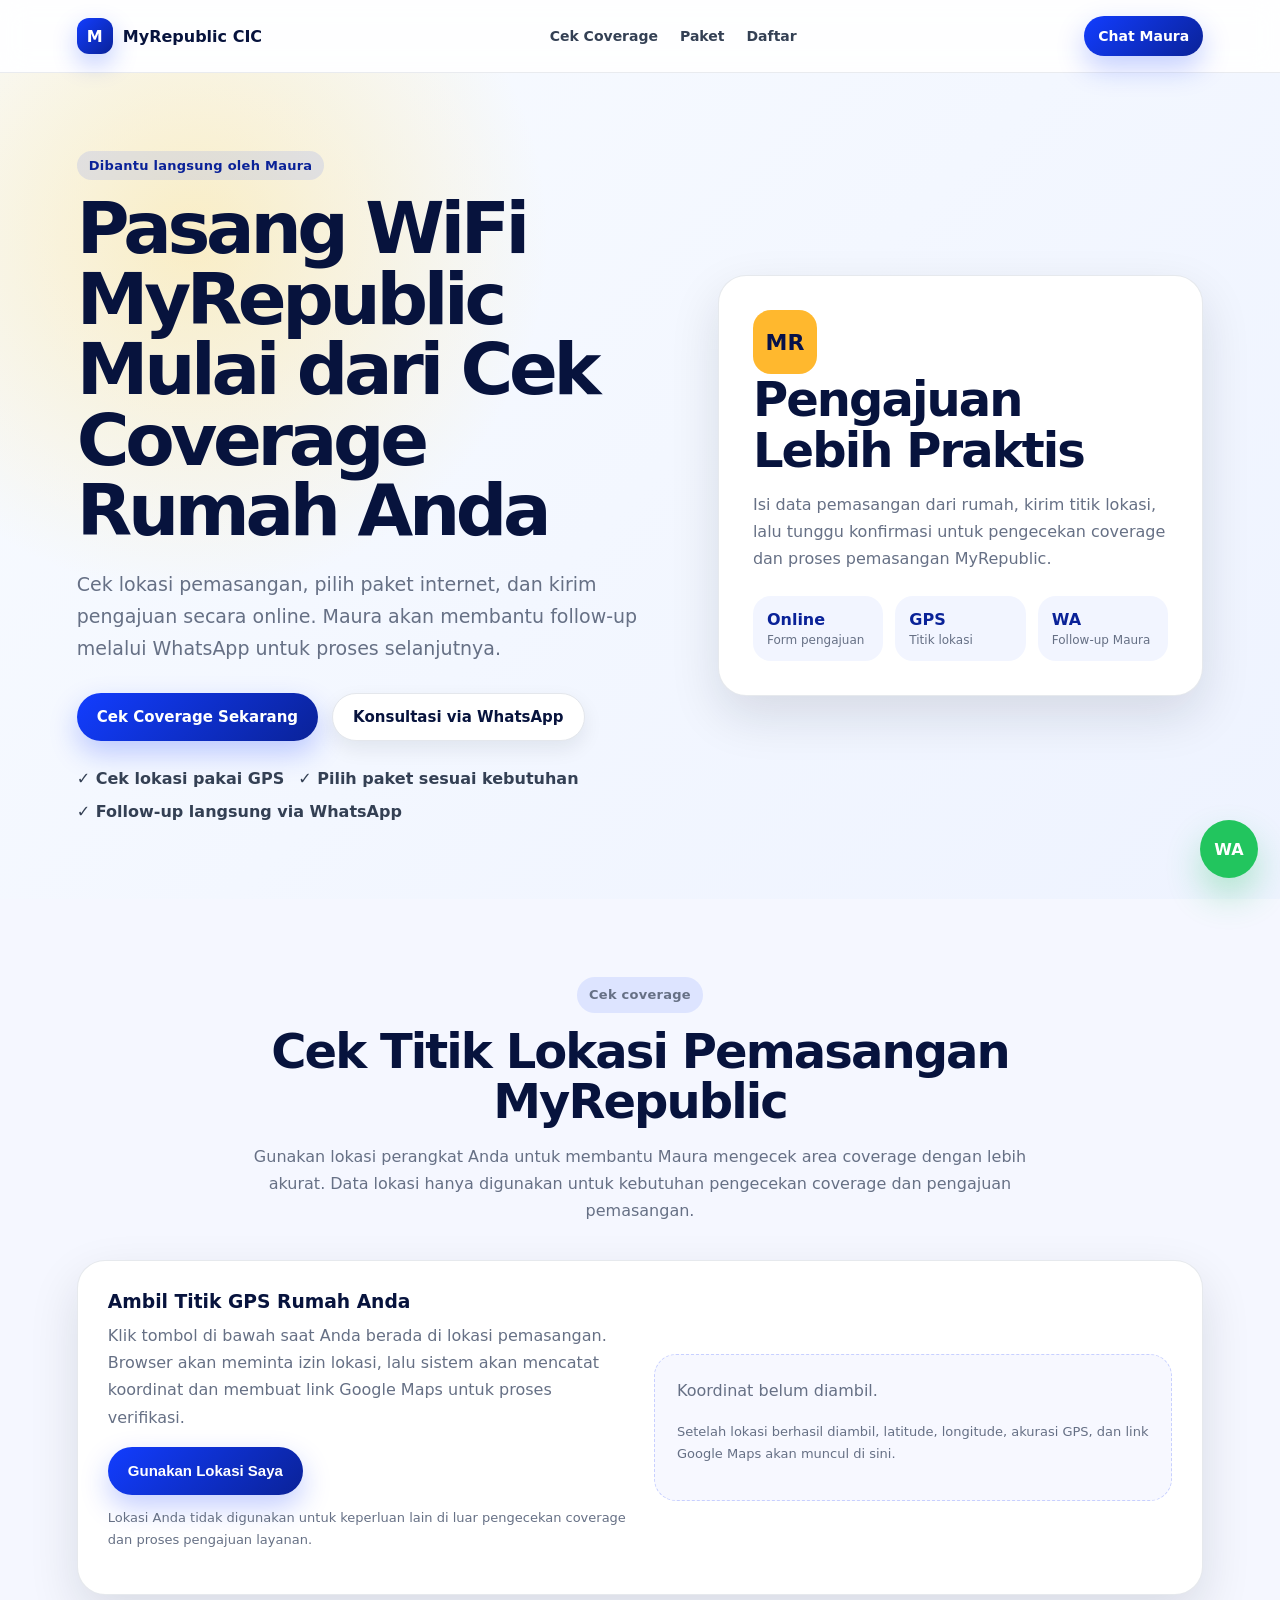
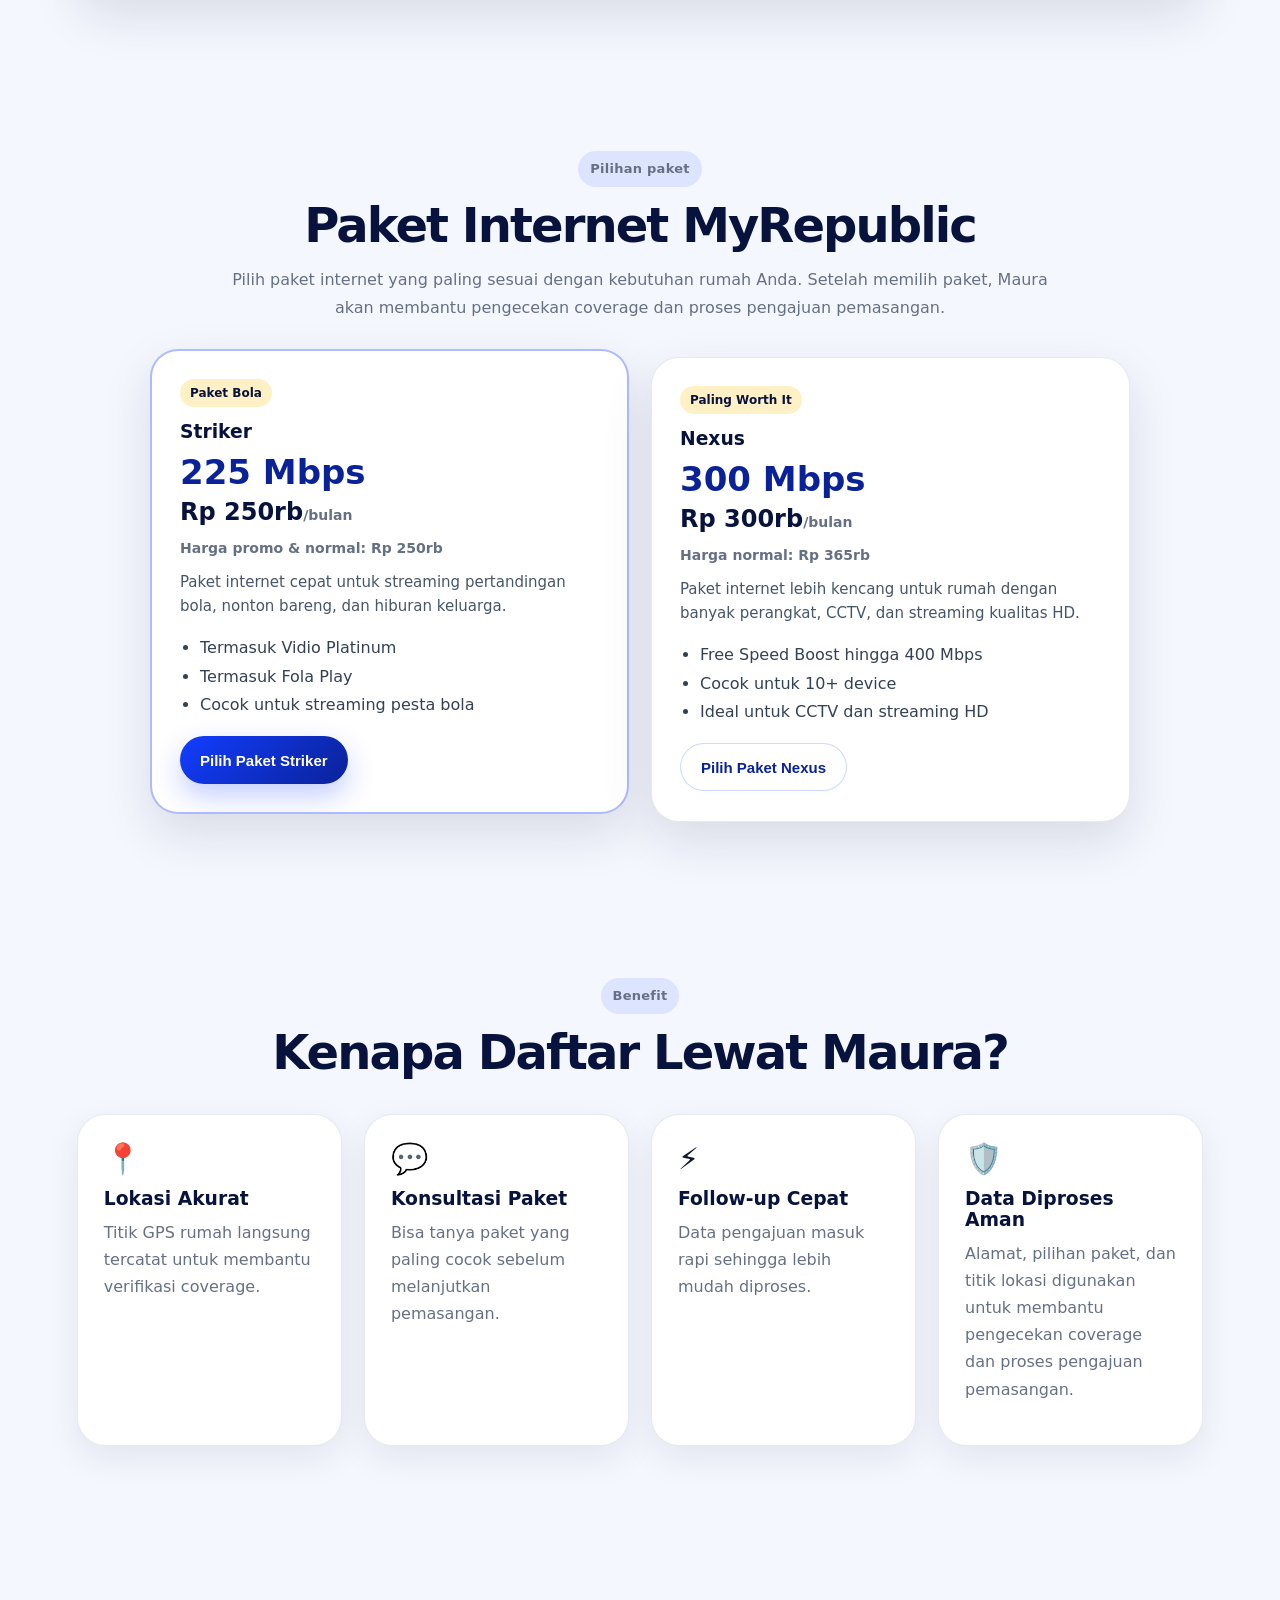
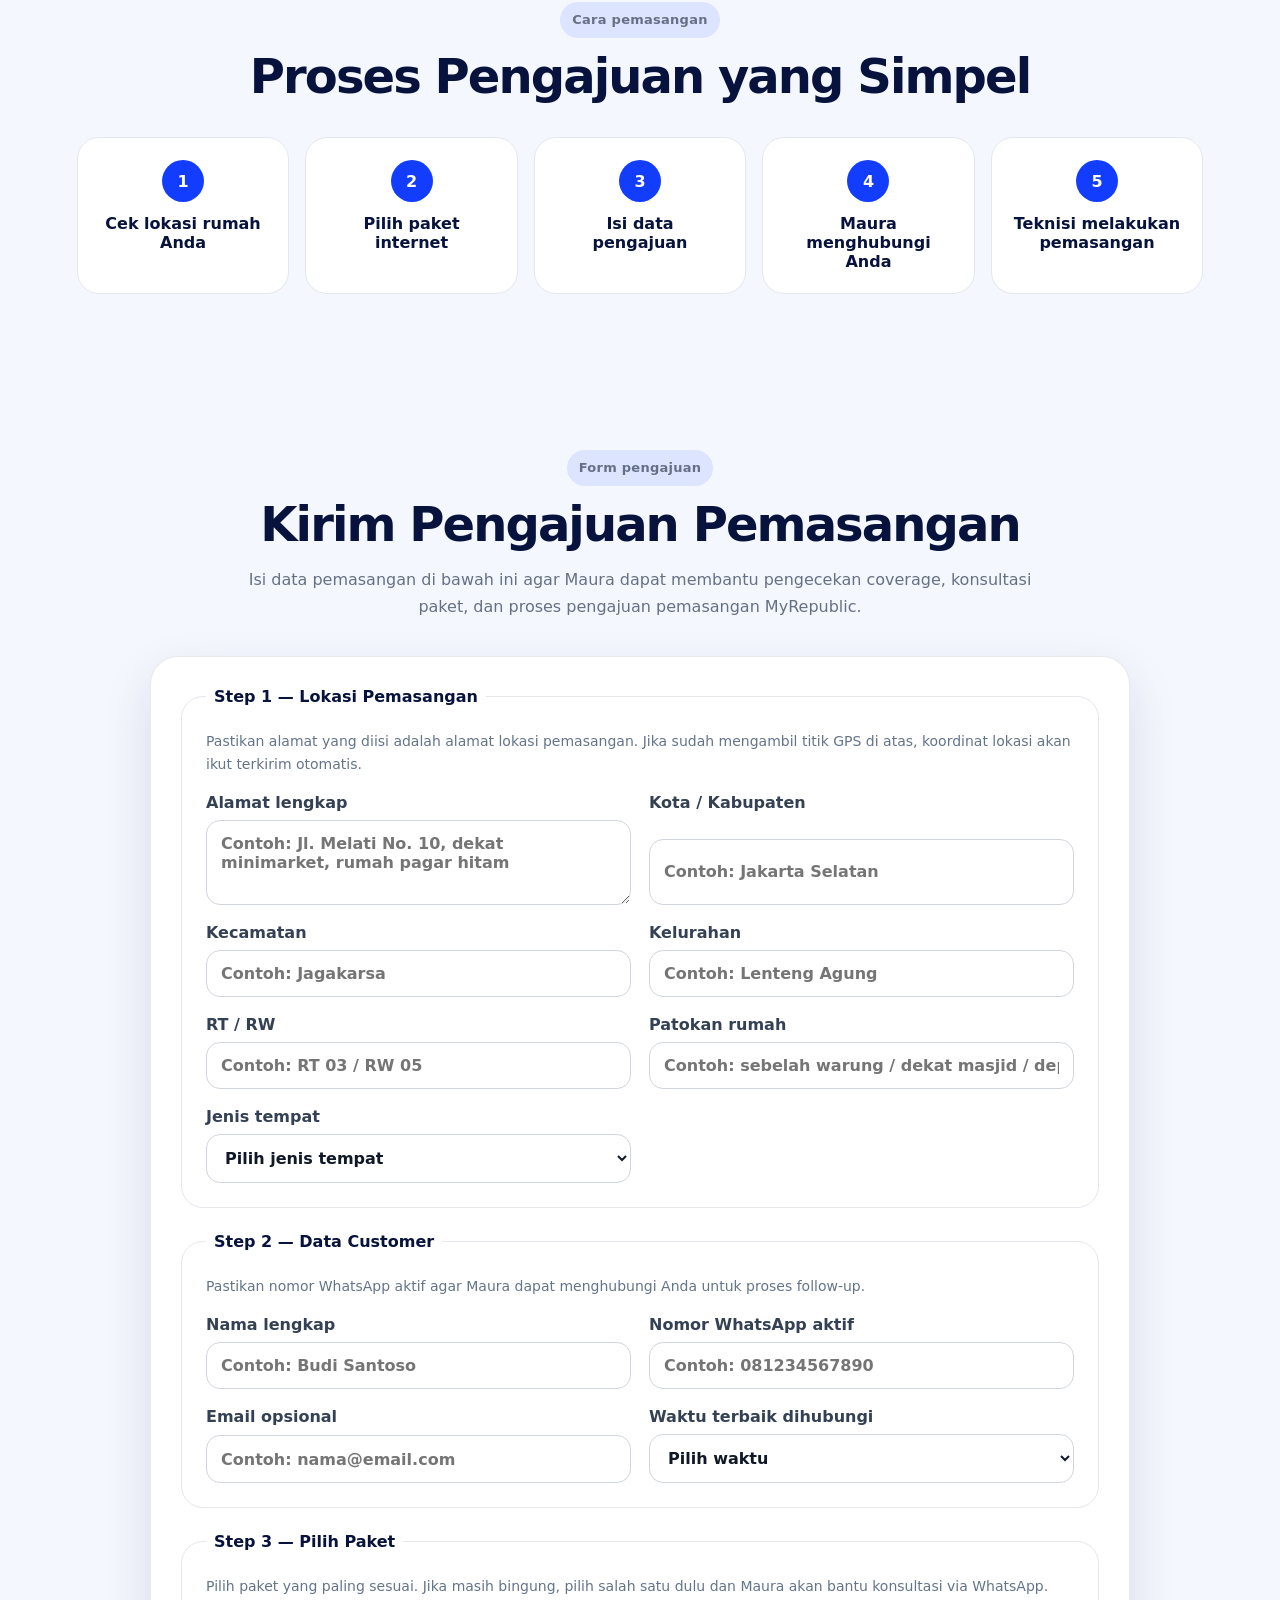
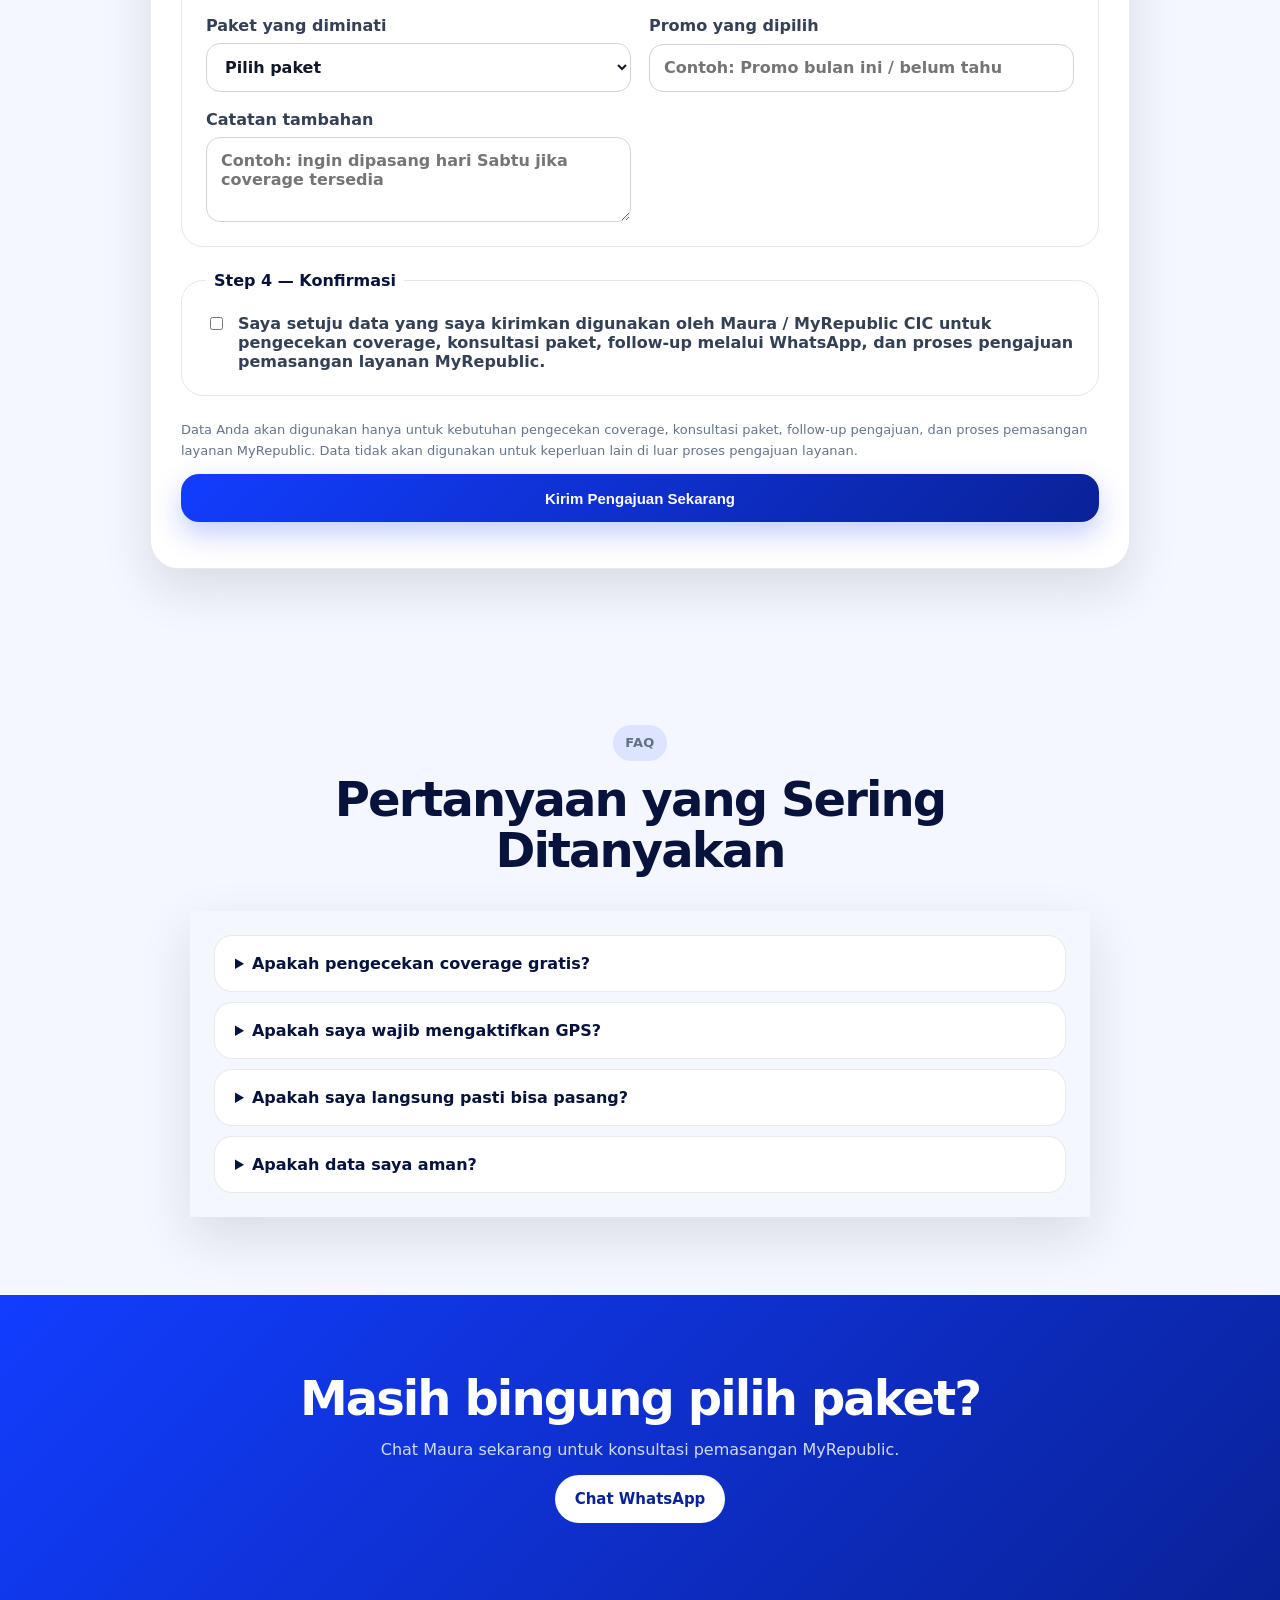
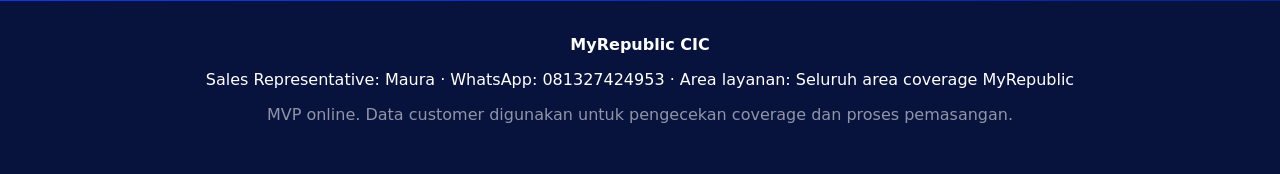
==== index.html @ 192c8c6a "Improve lead form UX and copywriting" ====
<!DOCTYPE html>
<html lang="id">
<head>
  <meta charset="UTF-8" />
  <meta name="viewport" content="width=device-width, initial-scale=1.0" />
  <title>MyRepublic CIC | Cek Coverage & Pasang Internet</title>
  <meta name="description" content="Cek coverage MyRepublic, pilih paket internet, dan kirim pengajuan pemasangan langsung melalui Maura." />
  <link rel="stylesheet" href="styles.css" />
</head>
<body>
  <header class="navbar">
    <a class="brand" href="#hero" aria-label="MyRepublic CIC Home">
      <span class="brand-mark">M</span>
      <span>MyRepublic CIC</span>
    </a>
    <nav class="nav-links" aria-label="Navigasi utama">
      <a href="#coverage">Cek Coverage</a>
      <a href="#packages">Paket</a>
      <a href="#form">Daftar</a>
    </nav>
    <a class="btn btn-small btn-primary" id="waTop" href="#" target="_blank" rel="noopener">Chat Maura</a>
  </header>

  <main>
    <section id="hero" class="hero section-pad">
      <div class="hero-content">
        <p class="eyebrow">Dibantu langsung oleh Maura</p>
        
        <h1>Pasang WiFi MyRepublic Mulai dari Cek Coverage Rumah Anda</h1>
        
        <p class="hero-subtitle">
          Cek lokasi pemasangan, pilih paket internet, dan kirim pengajuan secara online.
          Maura akan membantu follow-up melalui WhatsApp untuk proses selanjutnya.
        </p>
        
        <div class="hero-actions">
          <a class="btn btn-primary" href="#coverage">Cek Coverage Sekarang</a>
          <a class="btn btn-secondary" id="waHero" href="#" target="_blank" rel="noopener">
            Konsultasi via WhatsApp
          </a>
    </div>

    <div class="trust-list" aria-label="Keunggulan utama">
      <span>✓ Cek lokasi pakai GPS</span>
      <span>✓ Pilih paket sesuai kebutuhan</span>
      <span>✓ Follow-up langsung via WhatsApp</span>
    </div>
  </div>

  <div class="hero-card" aria-label="Ringkasan layanan">
    <div class="signal-icon">MR</div>

    <h2>Pengajuan Lebih Praktis</h2>

    <p>
      Isi data pemasangan dari rumah, kirim titik lokasi, lalu tunggu konfirmasi
      untuk pengecekan coverage dan proses pemasangan MyRepublic.
    </p>

    <div class="mini-stat-grid">
      <div>
        <strong>Online</strong>
        <span>Form pengajuan</span>
      </div>
      <div>
        <strong>GPS</strong>
        <span>Titik lokasi</span>
      </div>
      <div>
        <strong>WA</strong>
        <span>Follow-up Maura</span>
      </div>
    </div>
  </div>
</section>

    <section id="coverage" class="section-pad coverage-section">
  <div class="section-header">
    <p class="eyebrow">Cek coverage</p>
    <h2>Cek Titik Lokasi Pemasangan MyRepublic</h2>
    <p>
      Gunakan lokasi perangkat Anda untuk membantu Maura mengecek area coverage dengan lebih akurat.
      Data lokasi hanya digunakan untuk kebutuhan pengecekan coverage dan pengajuan pemasangan.
    </p>
  </div>

  <div class="coverage-card">
    <div>
      <h3>Ambil Titik GPS Rumah Anda</h3>
      <p>
        Klik tombol di bawah saat Anda berada di lokasi pemasangan. Browser akan meminta izin lokasi,
        lalu sistem akan mencatat koordinat dan membuat link Google Maps untuk proses verifikasi.
      </p>

      <button class="btn btn-primary" id="getLocationBtn" type="button">
        Gunakan Lokasi Saya
      </button>

      <p class="privacy-mini">
        Lokasi Anda tidak digunakan untuk keperluan lain di luar pengecekan coverage dan proses pengajuan layanan.
      </p>
    </div>

    <div class="location-result" id="locationResult">
      <p class="muted">Koordinat belum diambil.</p>
      <p class="muted small-text">
        Setelah lokasi berhasil diambil, latitude, longitude, akurasi GPS, dan link Google Maps akan muncul di sini.
      </p>
    </div>
  </div>
</section>

    <section id="packages" class="section-pad">
  <div class="section-header">
    <p class="eyebrow">Pilihan paket</p>
    <h2>Paket Internet MyRepublic</h2>
    <p>
      Pilih paket internet yang paling sesuai dengan kebutuhan rumah Anda.
      Setelah memilih paket, Maura akan membantu pengecekan coverage dan proses pengajuan pemasangan.
    </p>
  </div>

  <div class="package-grid package-grid-two" id="packageGrid">
    <article class="package-card popular" data-package="Striker 225Mbps">
      <span class="badge">Paket Bola</span>
      <h3>Striker</h3>
      <p class="speed">225 Mbps</p>
      <p class="price">Rp 250rb<span>/bulan</span></p>
      <p class="old-price">Harga promo & normal: Rp 250rb</p>
      <p class="package-desc">
        Paket internet cepat untuk streaming pertandingan bola, nonton bareng, dan hiburan keluarga.
      </p>

      <ul>
        <li>Termasuk Vidio Platinum</li>
        <li>Termasuk Fola Play</li>
        <li>Cocok untuk streaming pesta bola</li>
      </ul>

      <button class="btn btn-primary choose-package" type="button">
        Pilih Paket Striker
      </button>
    </article>

    <article class="package-card" data-package="Nexus 300Mbps">
      <span class="badge">Paling Worth It</span>
      <h3>Nexus</h3>
      <p class="speed">300 Mbps</p>
      <p class="price">Rp 300rb<span>/bulan</span></p>
      <p class="old-price">Harga normal: Rp 365rb</p>
      <p class="package-desc">
        Paket internet lebih kencang untuk rumah dengan banyak perangkat, CCTV, dan streaming kualitas HD.
      </p>

      <ul>
        <li>Free Speed Boost hingga 400 Mbps</li>
        <li>Cocok untuk 10+ device</li>
        <li>Ideal untuk CCTV dan streaming HD</li>
      </ul>

      <button class="btn btn-outline choose-package" type="button">
        Pilih Paket Nexus
      </button>
    </article>
  </div>
</section>

    <section class="section-pad benefits-section">
      <div class="section-header">
        <p class="eyebrow">Benefit</p>
        <h2>Kenapa Daftar Lewat Maura?</h2>
      </div>
      <div class="benefit-grid">
  <div class="benefit-card">
    <span>📍</span>
    <h3>Lokasi Akurat</h3>
    <p>Titik GPS rumah langsung tercatat untuk membantu verifikasi coverage.</p>
  </div>

  <div class="benefit-card">
    <span>💬</span>
    <h3>Konsultasi Paket</h3>
    <p>Bisa tanya paket yang paling cocok sebelum melanjutkan pemasangan.</p>
  </div>

  <div class="benefit-card">
    <span>⚡</span>
    <h3>Follow-up Cepat</h3>
    <p>Data pengajuan masuk rapi sehingga lebih mudah diproses.</p>
  </div>

  <div class="benefit-card">
    <span>🛡️</span>
    <h3>Data Diproses Aman</h3>
    <p>Alamat, pilihan paket, dan titik lokasi digunakan untuk membantu pengecekan coverage dan proses pengajuan pemasangan.</p>
  </div>
</div>
    </section>

    <section class="section-pad steps-section">
      <div class="section-header">
        <p class="eyebrow">Cara pemasangan</p>
        <h2>Proses Pengajuan yang Simpel</h2>
      </div>
      <div class="steps">
        <div><span>1</span><p>Cek lokasi rumah Anda</p></div>
        <div><span>2</span><p>Pilih paket internet</p></div>
        <div><span>3</span><p>Isi data pengajuan</p></div>
        <div><span>4</span><p>Maura menghubungi Anda</p></div>
        <div><span>5</span><p>Teknisi melakukan pemasangan</p></div>
      </div>
    </section>

    <section id="form" class="section-pad form-section">
  <div class="section-header">
    <p class="eyebrow">Form pengajuan</p>
    <h2>Kirim Pengajuan Pemasangan</h2>
    <p>
      Isi data pemasangan di bawah ini agar Maura dapat membantu pengecekan coverage,
      konsultasi paket, dan proses pengajuan pemasangan MyRepublic.
    </p>
  </div>

  <form id="leadForm" class="lead-form">
    <fieldset>
      <legend>Step 1 — Lokasi Pemasangan</legend>

      <p class="form-helper">
        Pastikan alamat yang diisi adalah alamat lokasi pemasangan. Jika sudah mengambil titik GPS di atas,
        koordinat lokasi akan ikut terkirim otomatis.
      </p>

      <div class="form-grid">
        <label>
          Alamat lengkap
          <textarea
            name="address"
            rows="3"
            required
            placeholder="Contoh: Jl. Melati No. 10, dekat minimarket, rumah pagar hitam"
          ></textarea>
        </label>

        <label>
          Kota / Kabupaten
          <input name="city" required placeholder="Contoh: Jakarta Selatan" />
        </label>

        <label>
          Kecamatan
          <input name="district" required placeholder="Contoh: Jagakarsa" />
        </label>

        <label>
          Kelurahan
          <input name="village" required placeholder="Contoh: Lenteng Agung" />
        </label>

        <label>
          RT / RW
          <input name="rtrw" placeholder="Contoh: RT 03 / RW 05" />
        </label>

        <label>
          Patokan rumah
          <input name="landmark" placeholder="Contoh: sebelah warung / dekat masjid / depan gang" />
        </label>

        <label>
          Jenis tempat
          <select name="propertyType" required>
            <option value="">Pilih jenis tempat</option>
            <option value="Rumah">Rumah</option>
            <option value="Kos">Kos</option>
            <option value="Apartemen">Apartemen</option>
            <option value="Ruko">Ruko</option>
            <option value="Kantor">Kantor</option>
          </select>
        </label>
      </div>
    </fieldset>

    <fieldset>
      <legend>Step 2 — Data Customer</legend>

      <p class="form-helper">
        Pastikan nomor WhatsApp aktif agar Maura dapat menghubungi Anda untuk proses follow-up.
      </p>

      <div class="form-grid">
        <label>
          Nama lengkap
          <input name="fullName" required placeholder="Contoh: Budi Santoso" />
        </label>

        <label>
          Nomor WhatsApp aktif
          <input name="whatsapp" required placeholder="Contoh: 081234567890" />
        </label>

        <label>
          Email opsional
          <input type="email" name="email" placeholder="Contoh: nama@email.com" />
        </label>

        <label>
          Waktu terbaik dihubungi
          <select name="contactTime" required>
            <option value="">Pilih waktu</option>
            <option value="Pagi">Pagi</option>
            <option value="Siang">Siang</option>
            <option value="Sore">Sore</option>
            <option value="Malam">Malam</option>
          </select>
        </label>
      </div>
    </fieldset>

    <fieldset>
      <legend>Step 3 — Pilih Paket</legend>

      <p class="form-helper">
        Pilih paket yang paling sesuai. Jika masih bingung, pilih salah satu dulu dan Maura akan bantu konsultasi via WhatsApp.
      </p>

      <div class="form-grid">
        <label>
          Paket yang diminati
          <select name="packageName" id="packageSelect" required>
            <option value="">Pilih paket</option>
            <option value="Striker 225Mbps">Striker 225Mbps</option>
            <option value="Nexus 300Mbps">Nexus 300Mbps</option>
          </select>
        </label>

        <label>
          Promo yang dipilih
          <input name="promo" placeholder="Contoh: Promo bulan ini / belum tahu" />
        </label>

        <label>
          Catatan tambahan
          <textarea
            name="notes"
            rows="3"
            placeholder="Contoh: ingin dipasang hari Sabtu jika coverage tersedia"
          ></textarea>
        </label>
      </div>
    </fieldset>

    <fieldset>
      <legend>Step 4 — Konfirmasi</legend>

      <label class="checkbox-label">
        <input type="checkbox" name="consent" required />
        <span>
          Saya setuju data yang saya kirimkan digunakan oleh Maura / MyRepublic CIC untuk pengecekan coverage,
          konsultasi paket, follow-up melalui WhatsApp, dan proses pengajuan pemasangan layanan MyRepublic.
        </span>
      </label>
    </fieldset>

    <p class="privacy-note">
      Data Anda akan digunakan hanya untuk kebutuhan pengecekan coverage, konsultasi paket,
      follow-up pengajuan, dan proses pemasangan layanan MyRepublic. Data tidak akan digunakan
      untuk keperluan lain di luar proses pengajuan layanan.
    </p>

    <input type="hidden" name="latitude" id="latitude" />
    <input type="hidden" name="longitude" id="longitude" />
    <input type="hidden" name="accuracy" id="accuracy" />
    <input type="hidden" name="mapsUrl" id="mapsUrl" />

    <button class="btn btn-primary btn-full" type="submit">
      Kirim Pengajuan Sekarang
    </button>

    <p class="form-message" id="formMessage" role="status"></p>
  </form>
</section>

    <section class="section-pad faq-section">
      <div class="section-header">
        <p class="eyebrow">FAQ</p>
        <h2>Pertanyaan yang Sering Ditanyakan</h2>
      </div>
      <div class="faq-list">
        <details><summary>Apakah pengecekan coverage gratis?</summary><p>Ya, pengajuan dan pengecekan awal dapat dilakukan tanpa biaya melalui website ini.</p></details>
        <details><summary>Apakah saya wajib mengaktifkan GPS?</summary><p>Sangat disarankan agar lokasi pemasangan lebih akurat. Anda tetap perlu mengisi alamat lengkap.</p></details>
        <details><summary>Apakah saya langsung pasti bisa pasang?</summary><p>Belum tentu. Data lokasi akan digunakan untuk verifikasi coverage sebelum pemasangan dijadwalkan.</p></details>
        <details><summary>Apakah data saya aman?</summary><p>Data digunakan untuk pengecekan coverage dan proses pemasangan. Hindari mengirim data sensitif sebelum diminta resmi.</p></details>
      </div>
    </section>

    <section class="cta-section section-pad">
      <h2>Masih bingung pilih paket?</h2>
      <p>Chat Maura sekarang untuk konsultasi pemasangan MyRepublic.</p>
      <a class="btn btn-light" id="waBottom" href="#" target="_blank" rel="noopener">Chat WhatsApp</a>
    </section>
  </main>

  <footer class="footer">
    <p><strong>MyRepublic CIC</strong></p>
    <p>Sales Representative: Maura · WhatsApp: 081327424953 · Area layanan: Seluruh area coverage MyRepublic</p>
    <p class="muted">MVP online. Data customer digunakan untuk pengecekan coverage dan proses pemasangan.</p>
  </footer>

  <a class="floating-wa" id="waFloat" href="#" target="_blank" rel="noopener" aria-label="Chat WhatsApp Maura">WA</a>
  <script src="app.js?v=4"></script>
</body>
</html>
---- styles.css ----
:root {
  --blue: #123dff;
  --blue-dark: #0a2298;
  --navy: #07133d;
  --yellow: #ffd65a;
  --orange: #ff8a2a;
  --bg: #f5f7ff;
  --card: #ffffff;
  --text: #101828;
  --muted: #667085;
  --border: #e4e7ec;
  --shadow: 0 20px 50px rgba(16, 24, 40, .12);
}
* { box-sizing: border-box; }
html { scroll-behavior: smooth; }
body { margin: 0; font-family: Inter, ui-sans-serif, system-ui, -apple-system, BlinkMacSystemFont, "Segoe UI", sans-serif; color: var(--text); background: var(--bg); }
a { color: inherit; text-decoration: none; }
.navbar { position: sticky; top: 0; z-index: 50; display: flex; align-items: center; justify-content: space-between; gap: 24px; padding: 16px 6%; background: rgba(255,255,255,.88); backdrop-filter: blur(14px); border-bottom: 1px solid rgba(228,231,236,.8); }
.brand { display: flex; align-items: center; gap: 10px; font-weight: 800; color: var(--navy); }
.brand-mark { display: inline-grid; place-items: center; width: 36px; height: 36px; border-radius: 12px; background: linear-gradient(135deg, var(--blue), var(--blue-dark)); color: white; box-shadow: 0 10px 25px rgba(18,61,255,.25); }
.nav-links { display: flex; align-items: center; gap: 22px; color: #344054; font-weight: 600; font-size: 14px; }
.nav-links a:hover { color: var(--blue); }
.section-pad { padding: 78px 6%; }
.hero { display: grid; grid-template-columns: 1.1fr .9fr; min-height: calc(100vh - 76px); align-items: center; gap: 48px; background: radial-gradient(circle at 15% 20%, rgba(255,214,90,.35), transparent 28%), linear-gradient(135deg, #f8fbff, #eef3ff); }
.eyebrow { display: inline-flex; padding: 7px 12px; border-radius: 999px; background: rgba(18,61,255,.1); color: var(--blue-dark); font-weight: 800; font-size: 13px; letter-spacing: .02em; }
h1, h2, h3, p { margin-top: 0; }
h1 { font-size: clamp(42px, 7vw, 72px); line-height: .98; letter-spacing: -0.06em; color: var(--navy); margin-bottom: 22px; }
h2 { font-size: clamp(30px, 4vw, 48px); line-height: 1.05; letter-spacing: -0.04em; color: var(--navy); margin-bottom: 16px; }
h3 { color: var(--navy); margin-bottom: 10px; }
.hero-subtitle, .section-header p, .hero-card p, .benefit-card p, .coverage-card p, .faq-list p { color: var(--muted); line-height: 1.7; }
.hero-subtitle { max-width: 670px; font-size: 19px; }
.hero-actions, .trust-list { display: flex; flex-wrap: wrap; align-items: center; gap: 14px; margin-top: 28px; }
.trust-list span { color: #344054; font-weight: 700; }
.btn { display: inline-flex; align-items: center; justify-content: center; min-height: 48px; padding: 12px 20px; border-radius: 999px; border: 0; cursor: pointer; font-weight: 800; transition: transform .2s ease, box-shadow .2s ease, background .2s ease; font-size: 15px; }
.btn:hover { transform: translateY(-2px); }
.btn-primary { color: white; background: linear-gradient(135deg, var(--blue), var(--blue-dark)); box-shadow: 0 12px 28px rgba(18,61,255,.25); }
.btn-secondary { color: var(--navy); background: white; border: 1px solid var(--border); box-shadow: 0 8px 20px rgba(16, 24, 40, .08); }
.btn-outline { color: var(--blue-dark); background: white; border: 1px solid rgba(18,61,255,.2); }
.btn-light { color: var(--blue-dark); background: white; }
.btn-small { min-height: 40px; padding: 9px 14px; font-size: 14px; }
.btn-full { width: 100%; border-radius: 18px; }
.hero-card, .coverage-card, .package-card, .benefit-card, .lead-form, .faq-list details, .dashboard-actions, .table-wrap { background: var(--card); border: 1px solid rgba(228,231,236,.9); box-shadow: var(--shadow); border-radius: 28px; }
.hero-card { padding: 34px; }
.signal-icon {
  width: 64px;
  height: 64px;
  border-radius: 18px;
  background: #ffb82e;
  color: #06114a;
  display: flex;
  align-items: center;
  justify-content: center;
  font-weight: 900;
  font-size: 22px;
}
.mini-stat-grid { display: grid; grid-template-columns: repeat(3, 1fr); gap: 12px; margin-top: 24px; }
.mini-stat-grid div { padding: 14px; border-radius: 18px; background: #f2f5ff; }
.mini-stat-grid strong { display: block; color: var(--blue-dark); }
.mini-stat-grid span { display: block; color: var(--muted); font-size: 12px; margin-top: 4px; }
.section-header { text-align: center; max-width: 820px; margin: 0 auto 36px; }
.section-header.left { text-align: left; margin-left: 0; }
.coverage-card { display: grid; grid-template-columns: 1fr 1fr; gap: 28px; align-items: center; padding: 30px; }
.location-result { border-radius: 22px; background: #f7f8ff; padding: 22px; min-height: 140px; border: 1px dashed #c8d0ff; }
.muted { color: var(--muted); }
.package-grid, .benefit-grid { display: grid; grid-template-columns: repeat(3, 1fr); gap: 22px; }
.package-card { padding: 28px; position: relative; overflow: hidden; }
.package-card.popular { border: 2px solid rgba(18,61,255,.35); transform: translateY(-8px); }
.badge { display: inline-flex; padding: 7px 10px; border-radius: 999px; background: rgba(255,214,90,.35); font-weight: 800; color: var(--navy); font-size: 12px; margin-bottom: 14px; }
.speed { font-size: 34px; font-weight: 900; color: var(--blue-dark); margin-bottom: 6px; }
.price { font-weight: 900; color: var(--navy); font-size: 24px; }
.price span { color: var(--muted); font-weight: 600; font-size: 14px; }
.package-grid-two { grid-template-columns: repeat(2, minmax(0, 1fr)); max-width: 980px; margin: 0 auto; }
.old-price { margin-top: -10px; color: var(--muted); font-size: 14px; font-weight: 700; }

ul { padding-left: 20px; color: #344054; line-height: 1.8; }
.benefit-grid { grid-template-columns: repeat(4, 1fr); }
.benefit-card { padding: 26px; box-shadow: 0 12px 35px rgba(16, 24, 40, .08); }
.benefit-card span { font-size: 30px; display: inline-block; margin-bottom: 12px; }
.steps { display: grid; grid-template-columns: repeat(5, 1fr); gap: 16px; }
.steps div { background: white; border-radius: 22px; padding: 22px; border: 1px solid var(--border); text-align: center; }
.steps span { display: inline-grid; place-items: center; width: 42px; height: 42px; border-radius: 50%; background: var(--blue); color: white; font-weight: 900; margin-bottom: 12px; }
.steps p { margin-bottom: 0; font-weight: 800; color: var(--navy); }
.lead-form { max-width: 980px; margin: auto; padding: 30px; }
fieldset { border: 1px solid var(--border); border-radius: 22px; padding: 24px; margin: 0 0 24px; }
legend { font-weight: 900; color: var(--navy); padding: 0 8px; }
.form-grid { display: grid; grid-template-columns: repeat(2, 1fr); gap: 18px; }
label { display: grid; gap: 8px; color: #344054; font-weight: 700; }
input, select, textarea { width: 100%; border: 1px solid #d0d5dd; border-radius: 14px; padding: 13px 14px; font: inherit; background: #fff; color: var(--text); }
input:focus, select:focus, textarea:focus { outline: 3px solid rgba(18,61,255,.13); border-color: var(--blue); }
.checkbox-label { display: flex; align-items: flex-start; gap: 12px; }
.checkbox-label input { width: 18px; margin-top: 3px; }
.form-message { margin: 16px 0 0; font-weight: 800; color: var(--blue-dark); }
.faq-list { max-width: 900px; margin: auto; padding: 14px; box-shadow: var(--shadow); }
.faq-list details { box-shadow: none; border-radius: 18px; padding: 18px 20px; margin: 10px; }
.faq-list summary { cursor: pointer; font-weight: 900; color: var(--navy); }
.cta-section { text-align: center; color: white; background: linear-gradient(135deg, var(--blue), var(--blue-dark)); }
.cta-section h2 { color: white; }
.cta-section p { color: rgba(255,255,255,.82); }
.footer { padding: 34px 6%; background: var(--navy); color: white; text-align: center; }
.footer .muted { color: rgba(255,255,255,.55); }
.floating-wa { position: fixed; right: 22px; bottom: 22px; z-index: 60; display: grid; place-items: center; width: 58px; height: 58px; border-radius: 50%; color: white; background: #22c55e; box-shadow: 0 18px 35px rgba(34,197,94,.3); font-weight: 900; }
.dashboard-page { min-height: 80vh; }
.dashboard-actions { display: flex; justify-content: space-between; gap: 18px; align-items: end; padding: 18px; margin: 26px 0; }
.table-wrap { overflow-x: auto; padding: 8px; }
.leads-table { width: 100%; border-collapse: collapse; min-width: 1100px; }
.leads-table th, .leads-table td { padding: 14px; border-bottom: 1px solid var(--border); text-align: left; vertical-align: top; }
.leads-table th { color: var(--navy); font-size: 13px; text-transform: uppercase; letter-spacing: .04em; }
.leads-table td { color: #344054; }
.status-select { min-width: 180px; }
.privacy-note {
  margin-top: 10px;
  font-size: 13px;
  line-height: 1.6;
  color: #64748b;
}
.package-desc {
  margin: 12px 0 16px;
  color: #475569;
  line-height: 1.6;
  font-size: 15px;
}
.privacy-mini {
  margin-top: 12px;
  font-size: 13px;
  line-height: 1.6;
  color: #64748b;
}
.form-helper {
  margin: 0 0 18px;
  font-size: 14px;
  line-height: 1.6;
  color: #64748b;
}

.small-text {
  font-size: 13px;
  margin-top: 6px;
}
@media (max-width: 980px) {
  .hero, .coverage-card { grid-template-columns: 1fr; }
  .package-grid, .benefit-grid, .steps { grid-template-columns: 1fr 1fr; }
  .package-card.popular { transform: none; }
}
@media (max-width: 720px) {
  .navbar { align-items: flex-start; flex-direction: column; }
  .nav-links { width: 100%; overflow-x: auto; padding-bottom: 4px; }
  .section-pad { padding: 56px 5%; }
  .hero { min-height: auto; }
  .package-grid, .benefit-grid, .steps, .form-grid, .mini-stat-grid { grid-template-columns: 1fr; }
  h1 { font-size: 40px; }
  .dashboard-actions { flex-direction: column; align-items: stretch; }
}
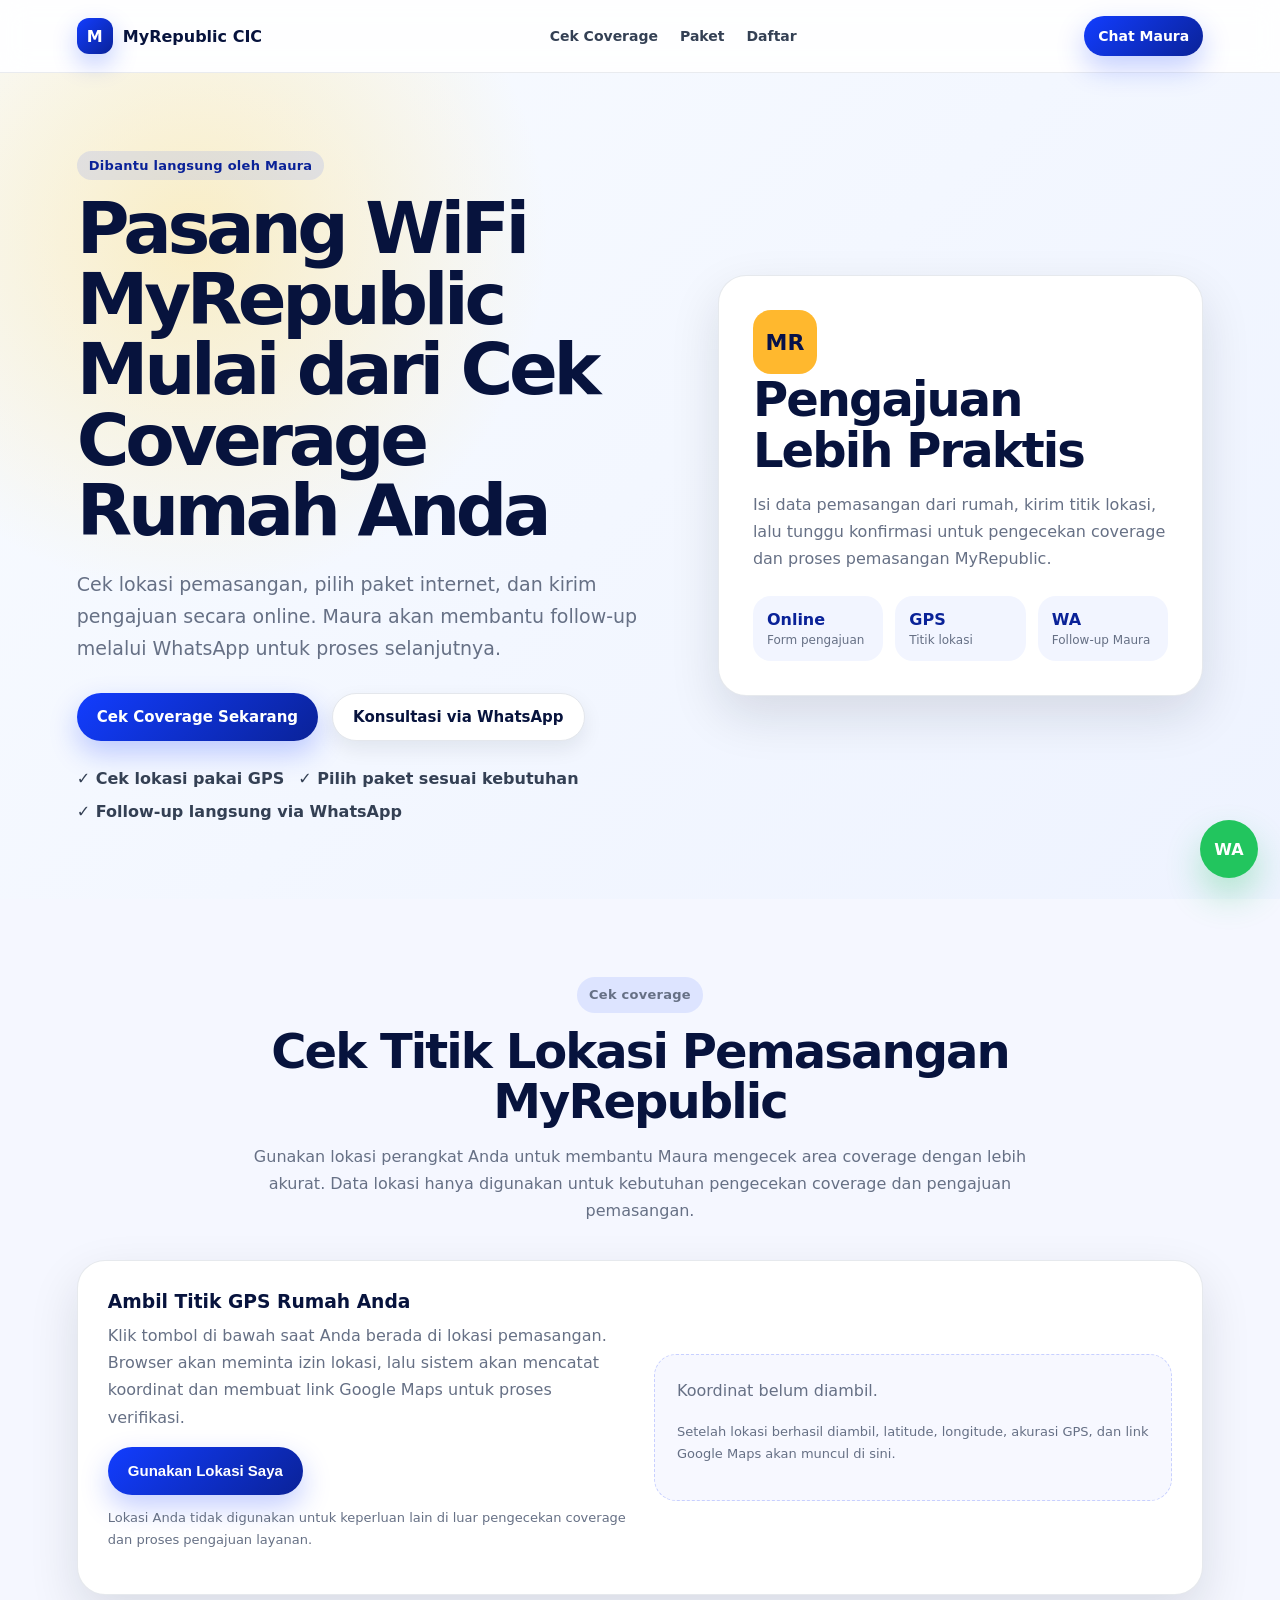
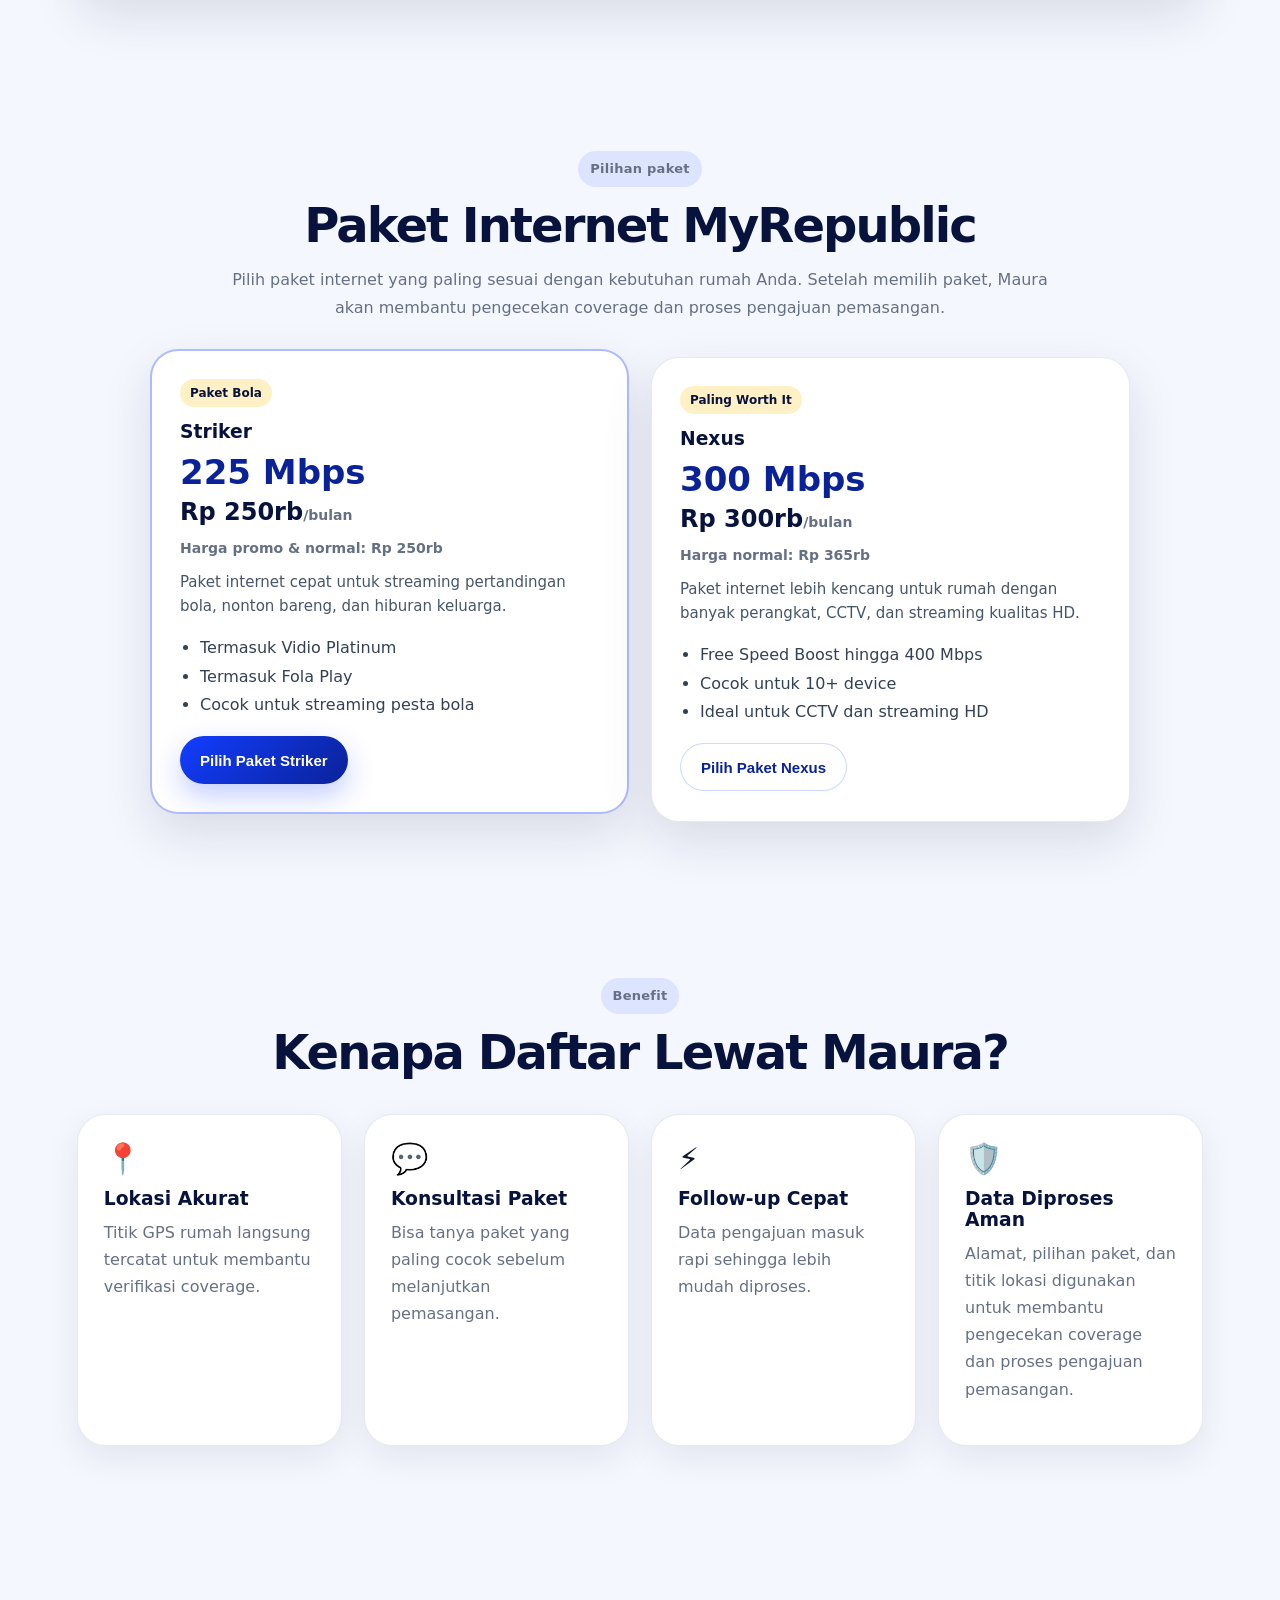
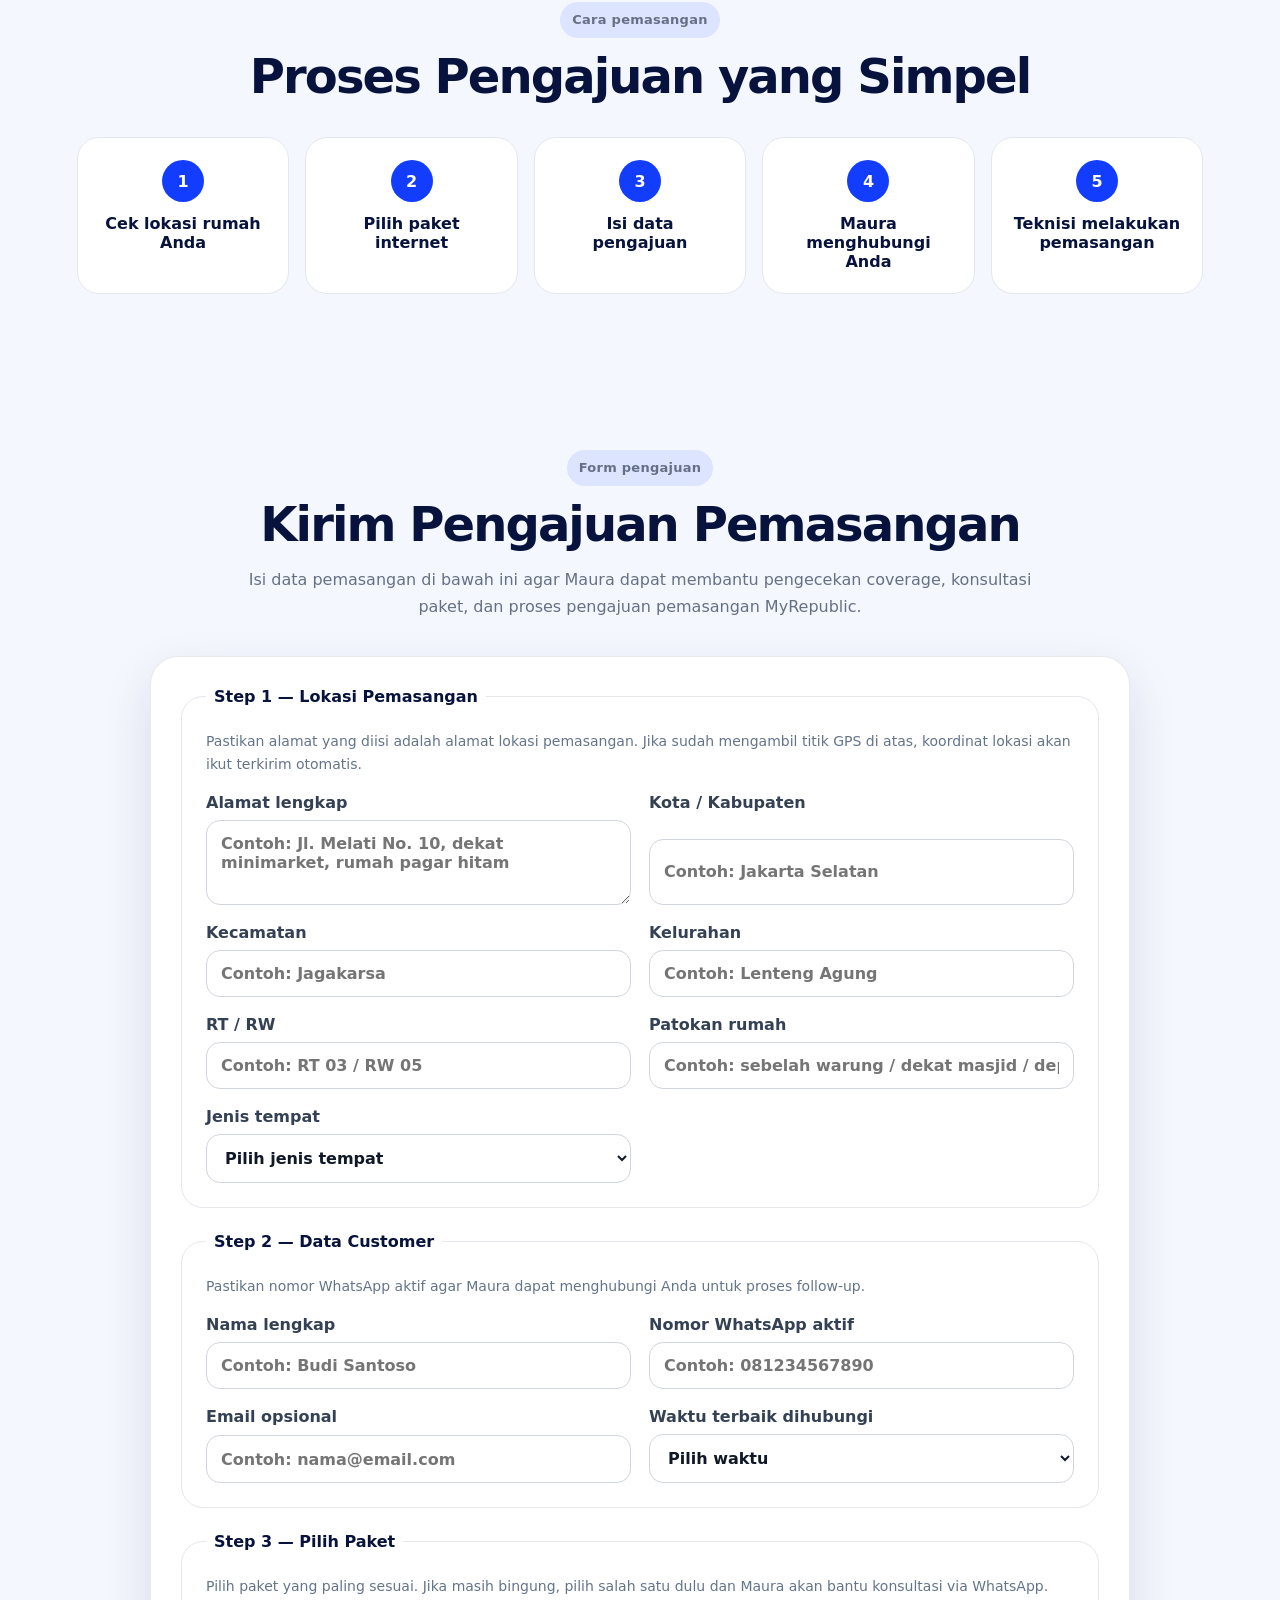
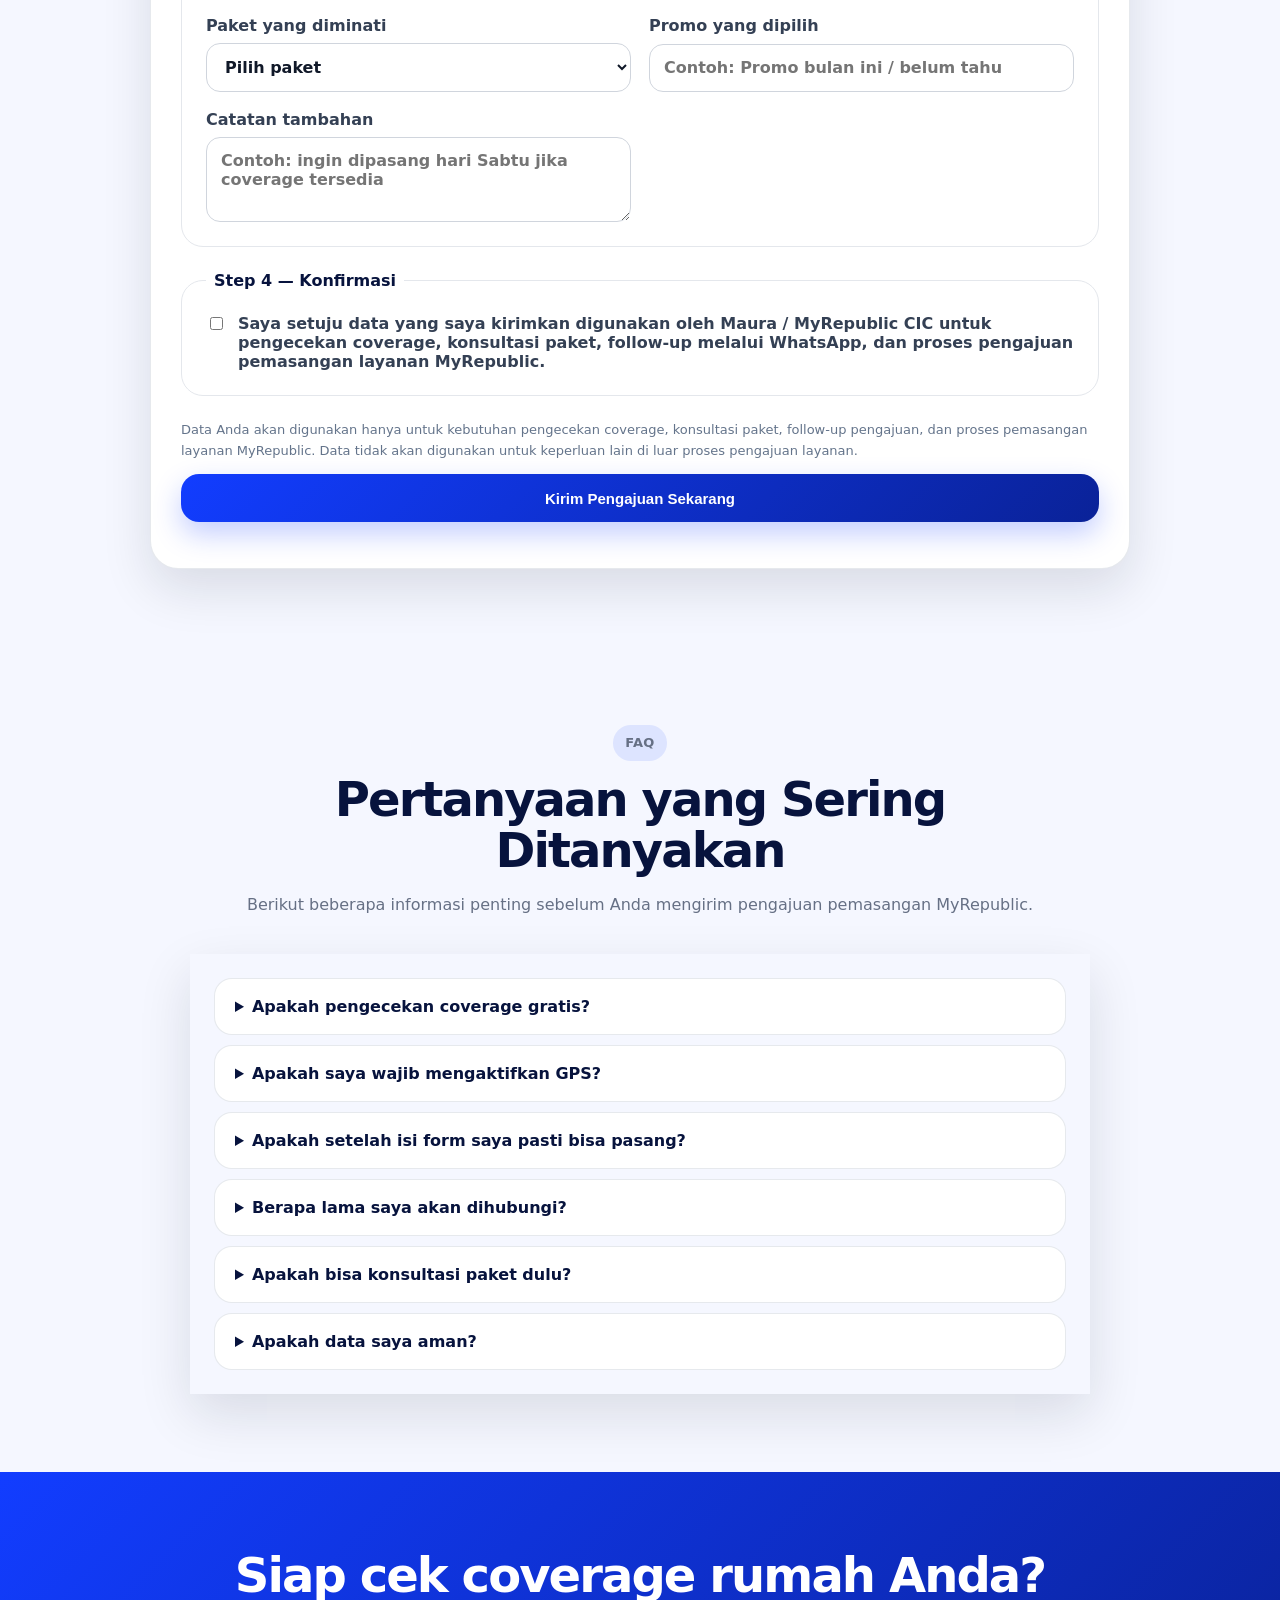
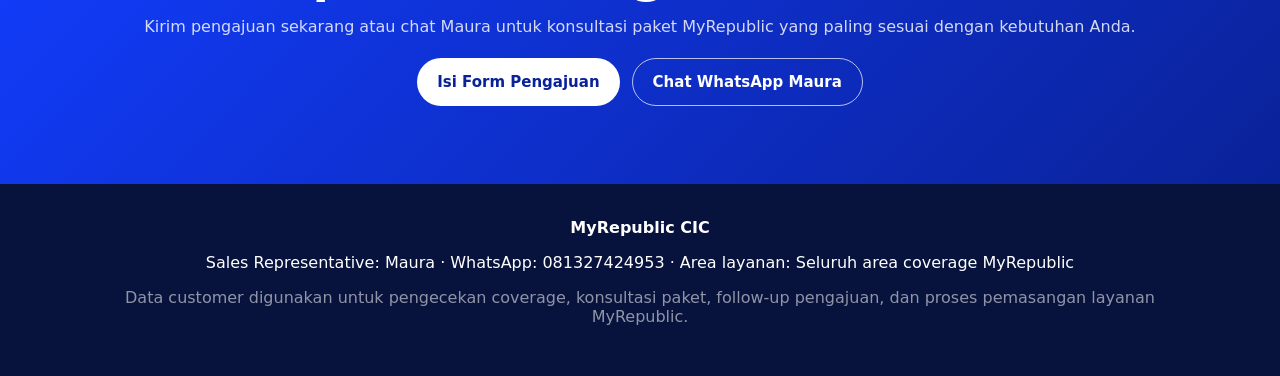
==== commit 3be23f96: "Improve FAQ CTA and footer copy" ====
--- a/index.html
+++ b/index.html
@@ -381,30 +381,80 @@
 </section>
 
     <section class="section-pad faq-section">
-      <div class="section-header">
-        <p class="eyebrow">FAQ</p>
-        <h2>Pertanyaan yang Sering Ditanyakan</h2>
-      </div>
-      <div class="faq-list">
-        <details><summary>Apakah pengecekan coverage gratis?</summary><p>Ya, pengajuan dan pengecekan awal dapat dilakukan tanpa biaya melalui website ini.</p></details>
-        <details><summary>Apakah saya wajib mengaktifkan GPS?</summary><p>Sangat disarankan agar lokasi pemasangan lebih akurat. Anda tetap perlu mengisi alamat lengkap.</p></details>
-        <details><summary>Apakah saya langsung pasti bisa pasang?</summary><p>Belum tentu. Data lokasi akan digunakan untuk verifikasi coverage sebelum pemasangan dijadwalkan.</p></details>
-        <details><summary>Apakah data saya aman?</summary><p>Data digunakan untuk pengecekan coverage dan proses pemasangan. Hindari mengirim data sensitif sebelum diminta resmi.</p></details>
-      </div>
-    </section>
-
-    <section class="cta-section section-pad">
-      <h2>Masih bingung pilih paket?</h2>
-      <p>Chat Maura sekarang untuk konsultasi pemasangan MyRepublic.</p>
-      <a class="btn btn-light" id="waBottom" href="#" target="_blank" rel="noopener">Chat WhatsApp</a>
-    </section>
-  </main>
-
-  <footer class="footer">
-    <p><strong>MyRepublic CIC</strong></p>
-    <p>Sales Representative: Maura · WhatsApp: 081327424953 · Area layanan: Seluruh area coverage MyRepublic</p>
-    <p class="muted">MVP online. Data customer digunakan untuk pengecekan coverage dan proses pemasangan.</p>
-  </footer>
+  <div class="section-header">
+    <p class="eyebrow">FAQ</p>
+    <h2>Pertanyaan yang Sering Ditanyakan</h2>
+    <p>
+      Berikut beberapa informasi penting sebelum Anda mengirim pengajuan pemasangan MyRepublic.
+    </p>
+  </div>
+
+  <div class="faq-list">
+    <details>
+      <summary>Apakah pengecekan coverage gratis?</summary>
+      <p>
+        Ya, pengajuan dan pengecekan awal coverage dapat dilakukan tanpa biaya melalui website ini.
+      </p>
+    </details>
+
+    <details>
+      <summary>Apakah saya wajib mengaktifkan GPS?</summary>
+      <p>
+        Sangat disarankan. Titik GPS membantu Maura mendapatkan koordinat lokasi pemasangan dengan lebih akurat.
+        Anda tetap perlu mengisi alamat lengkap dan patokan rumah.
+      </p>
+    </details>
+
+    <details>
+      <summary>Apakah setelah isi form saya pasti bisa pasang?</summary>
+      <p>
+        Belum tentu. Data lokasi akan dicek terlebih dahulu untuk memastikan area Anda masuk coverage dan memungkinkan untuk proses pemasangan.
+      </p>
+    </details>
+
+    <details>
+      <summary>Berapa lama saya akan dihubungi?</summary>
+      <p>
+        Maura akan melakukan follow-up melalui WhatsApp setelah data pengajuan diterima. Pastikan nomor WhatsApp yang Anda isi aktif.
+      </p>
+    </details>
+
+    <details>
+      <summary>Apakah bisa konsultasi paket dulu?</summary>
+      <p>
+        Bisa. Anda dapat memilih paket yang diminati terlebih dahulu, lalu Maura akan membantu menjelaskan paket yang paling sesuai dengan kebutuhan rumah Anda.
+      </p>
+    </details>
+
+    <details>
+      <summary>Apakah data saya aman?</summary>
+      <p>
+        Data yang dikirimkan digunakan untuk pengecekan coverage, konsultasi paket, follow-up pengajuan, dan proses pemasangan layanan MyRepublic.
+        Hindari mengirim data sensitif seperti KTP sebelum diminta melalui proses resmi.
+      </p>
+    </details>
+  </div>
+</section>
+
+<section class="cta-section section-pad">
+  <h2>Siap cek coverage rumah Anda?</h2>
+  <p>
+    Kirim pengajuan sekarang atau chat Maura untuk konsultasi paket MyRepublic yang paling sesuai dengan kebutuhan Anda.
+  </p>
+  <div class="cta-actions">
+    <a class="btn btn-light" href="#form">Isi Form Pengajuan</a>
+    <a class="btn btn-light-outline" id="waBottom" href="#" target="_blank" rel="noopener">Chat WhatsApp Maura</a>
+  </div>
+</section>
+</main>
+
+<footer class="footer">
+  <p><strong>MyRepublic CIC</strong></p>
+  <p>Sales Representative: Maura · WhatsApp: 081327424953 · Area layanan: Seluruh area coverage MyRepublic</p>
+  <p class="muted">
+    Data customer digunakan untuk pengecekan coverage, konsultasi paket, follow-up pengajuan, dan proses pemasangan layanan MyRepublic.
+  </p>
+</footer>
 
   <a class="floating-wa" id="waFloat" href="#" target="_blank" rel="noopener" aria-label="Chat WhatsApp Maura">WA</a>
   <script src="app.js?v=4"></script>
--- a/styles.css
+++ b/styles.css
@@ -132,6 +132,24 @@
   color: #64748b;
 }
 
+.cta-actions {
+  display: flex;
+  gap: 12px;
+  justify-content: center;
+  flex-wrap: wrap;
+  margin-top: 22px;
+}
+
+.btn-light-outline {
+  background: transparent;
+  color: #ffffff;
+  border: 1px solid rgba(255, 255, 255, 0.7);
+}
+
+.btn-light-outline:hover {
+  background: rgba(255, 255, 255, 0.12);
+}
+
 .small-text {
   font-size: 13px;
   margin-top: 6px;
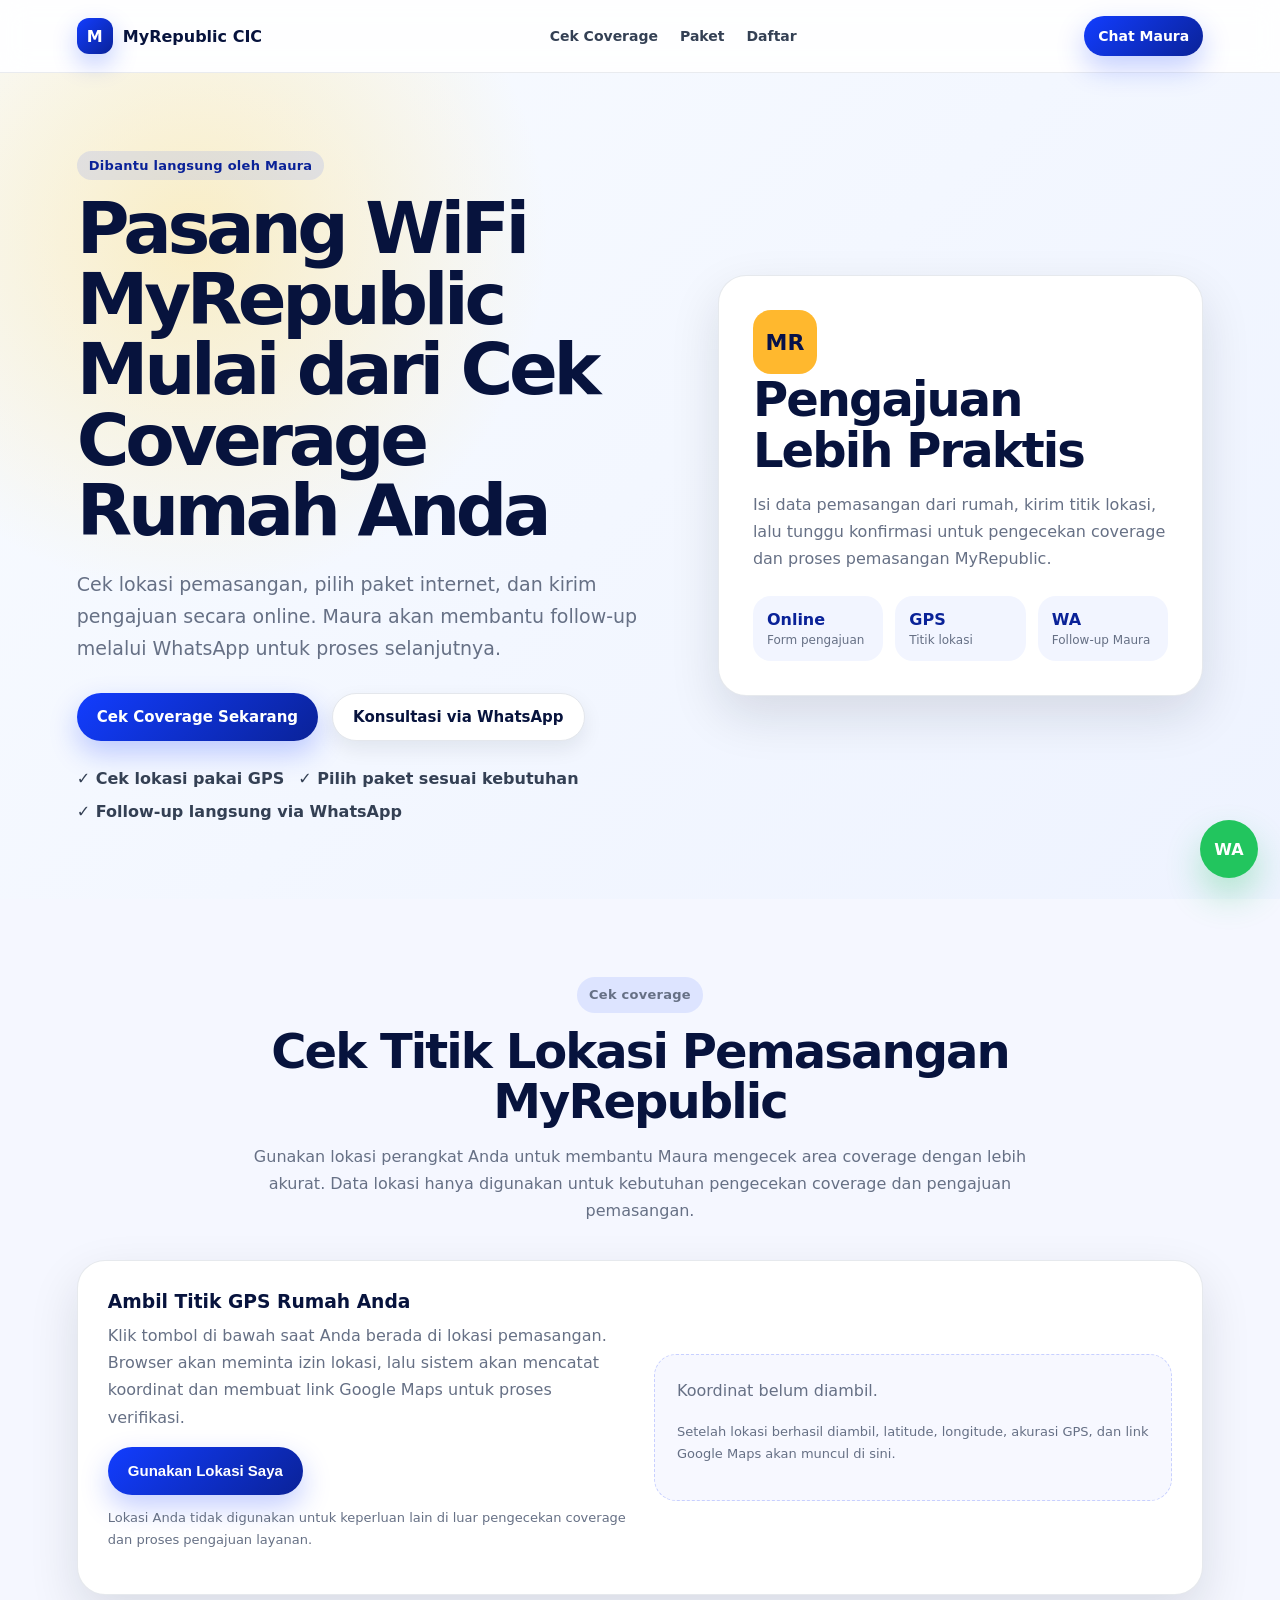
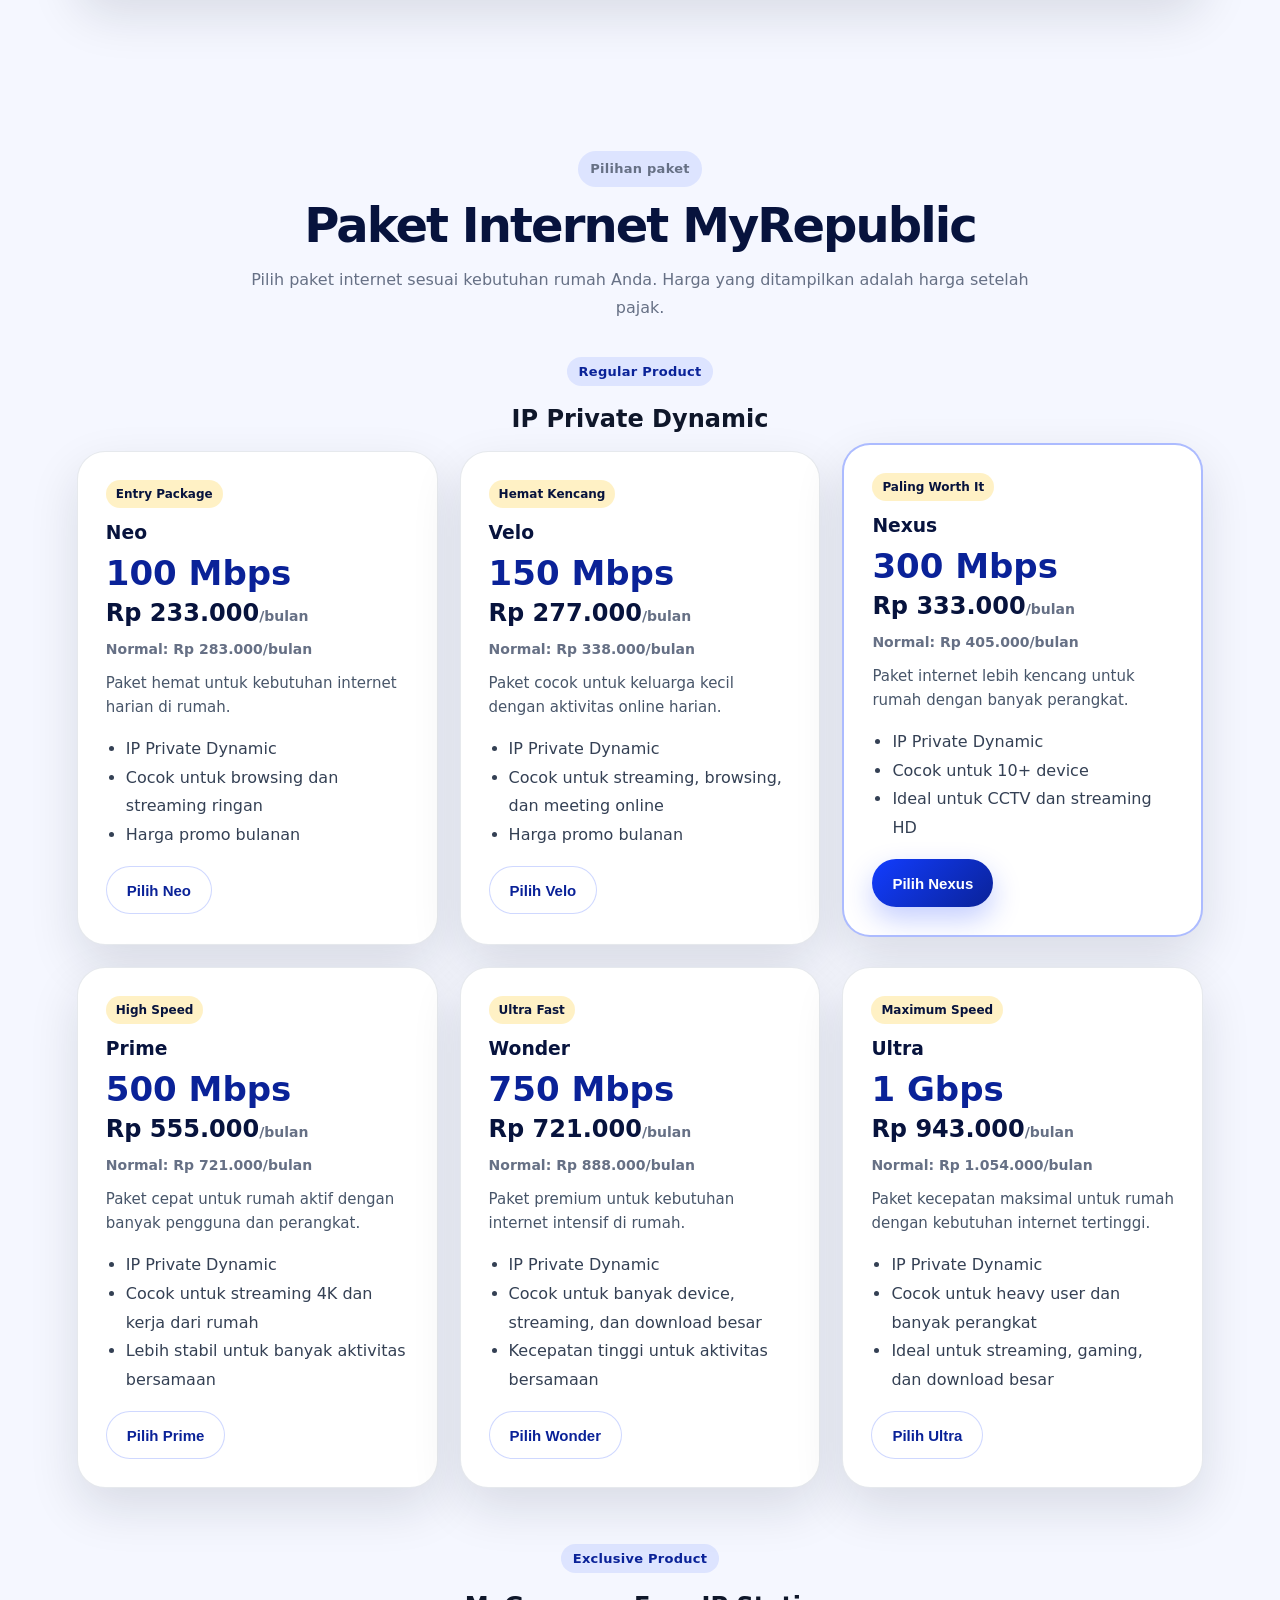
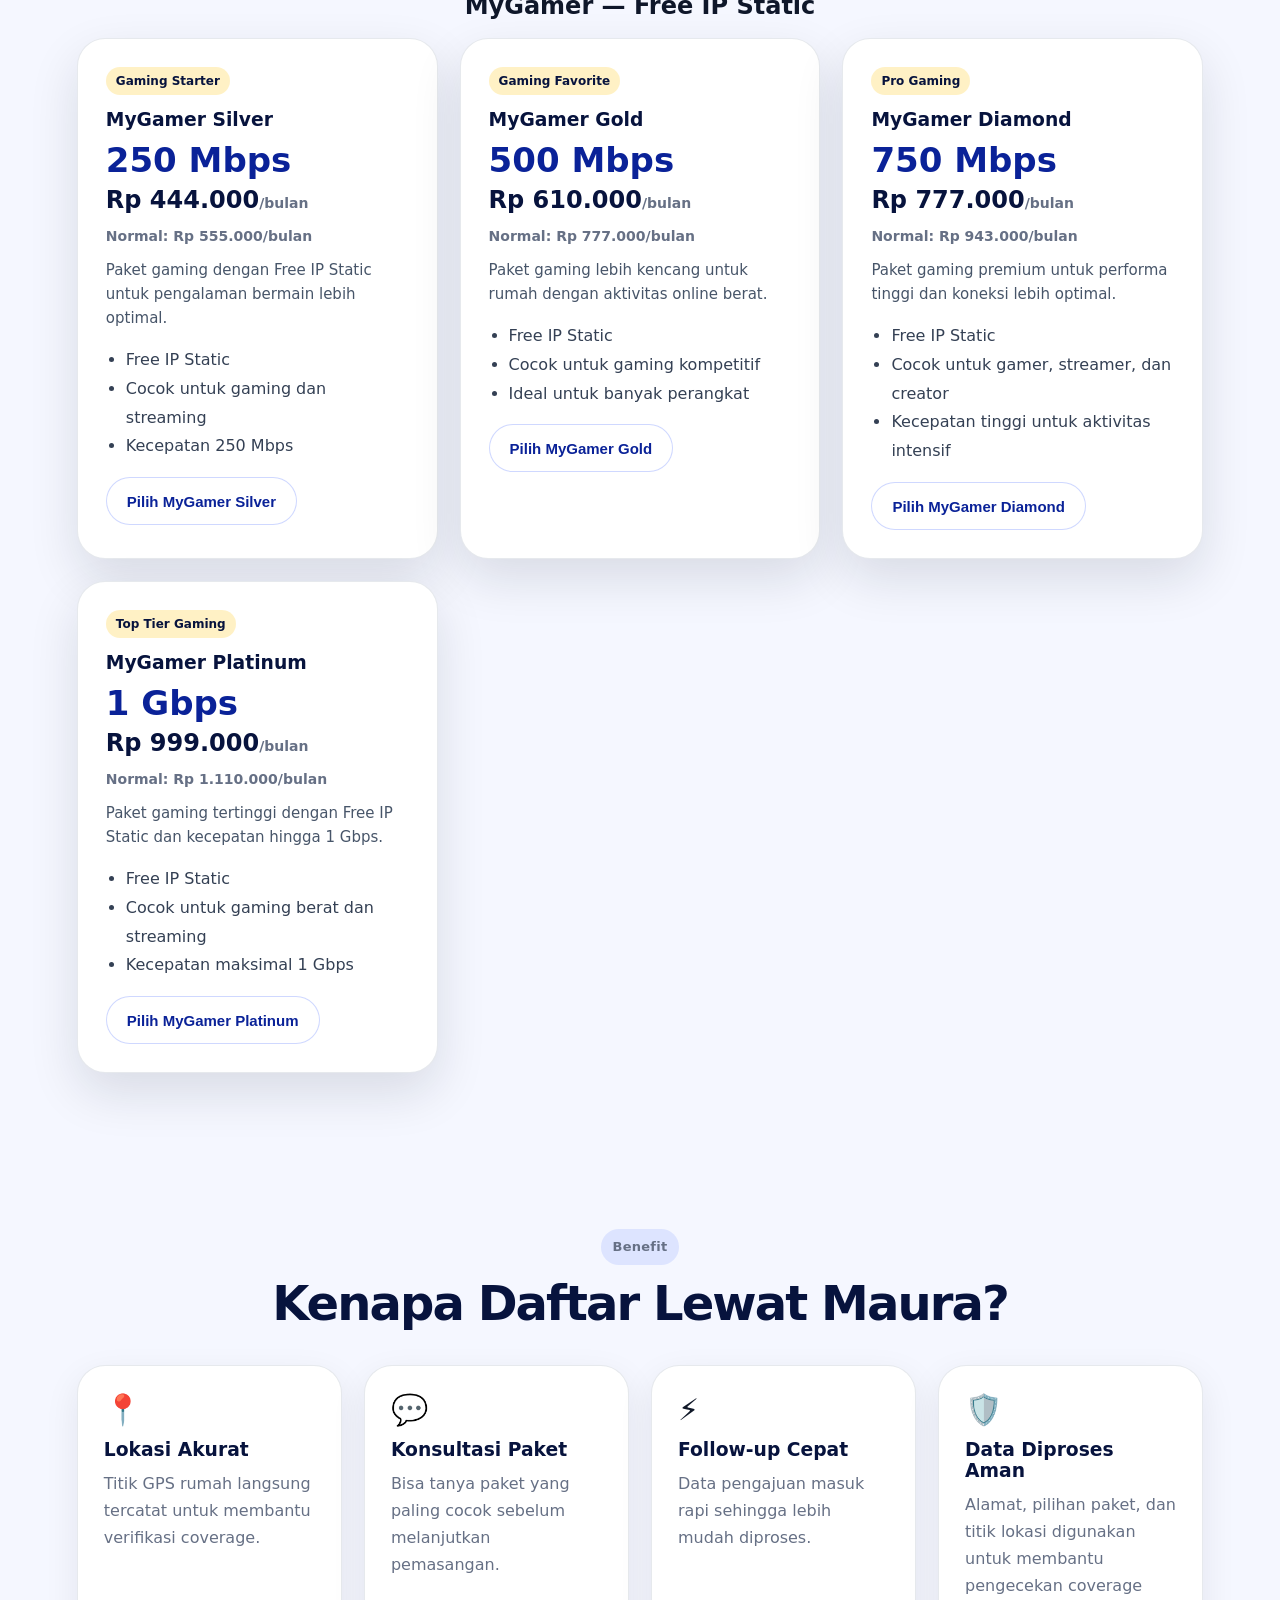
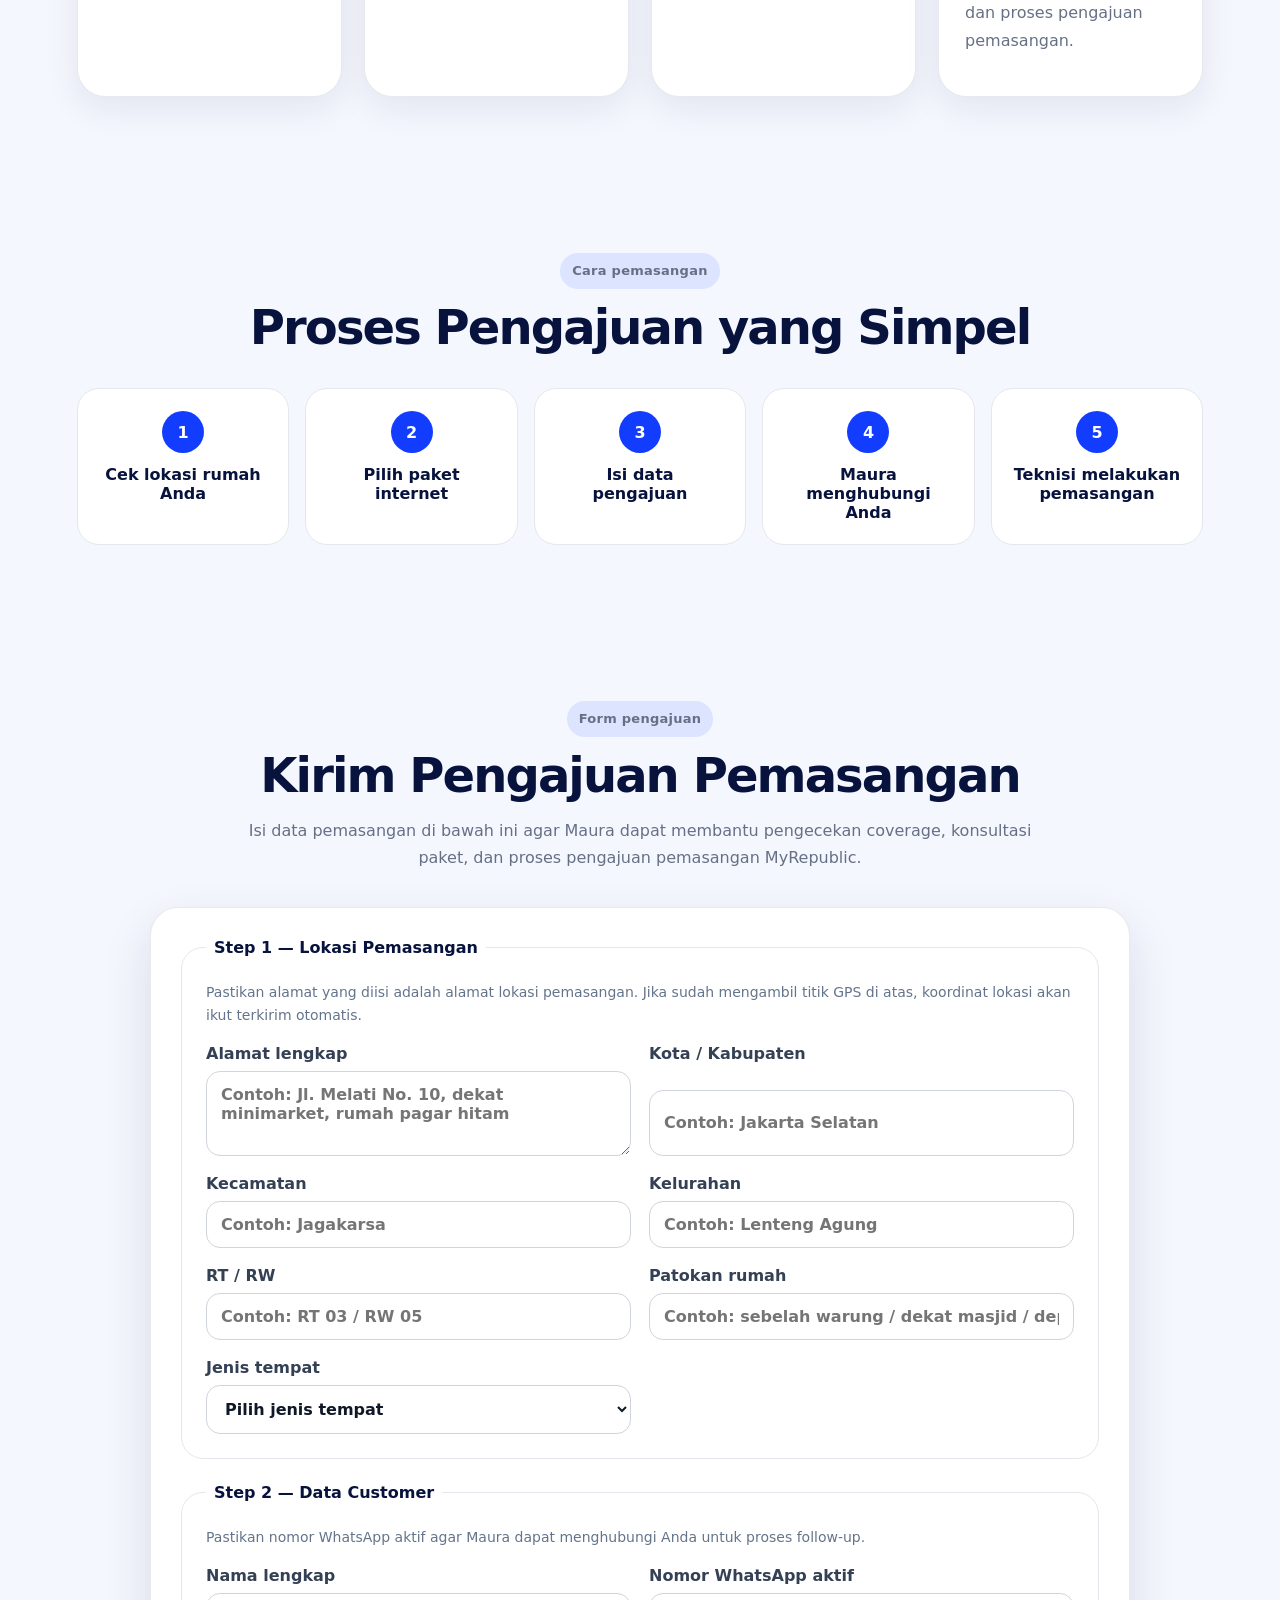
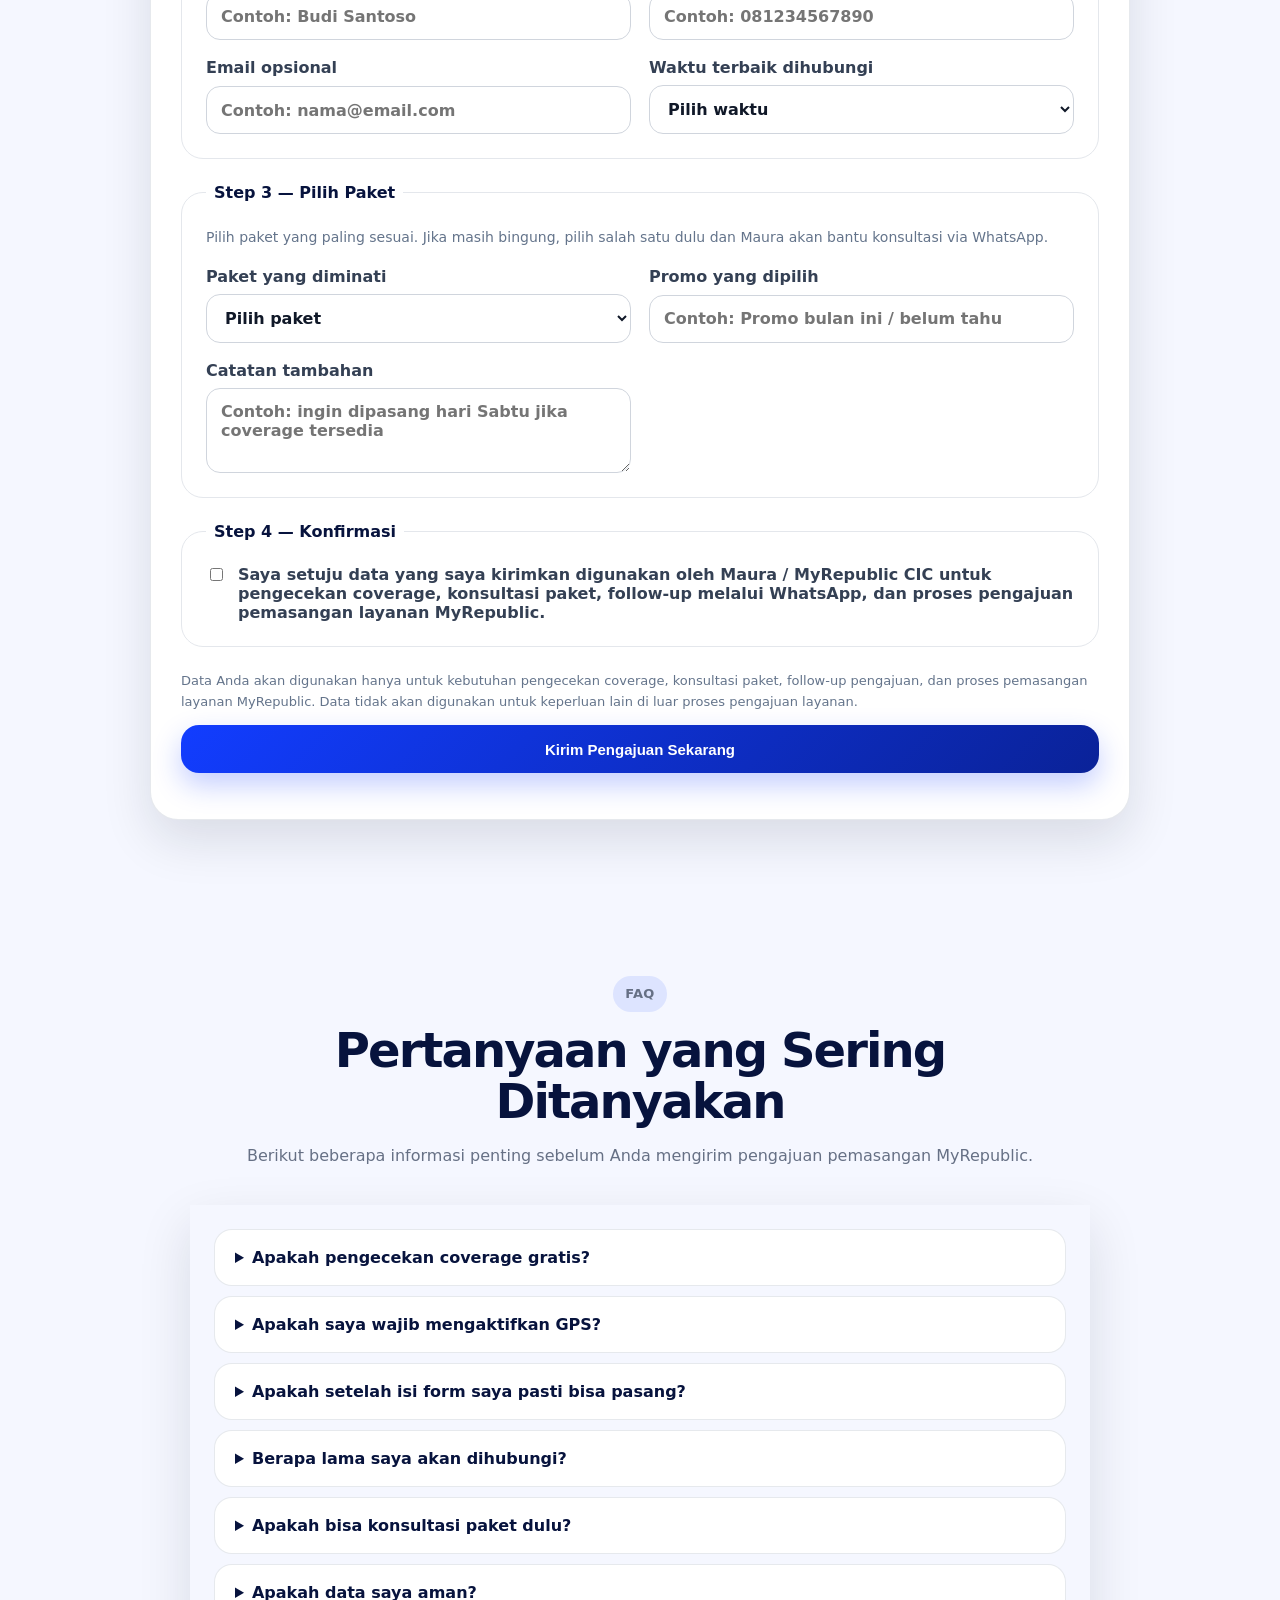
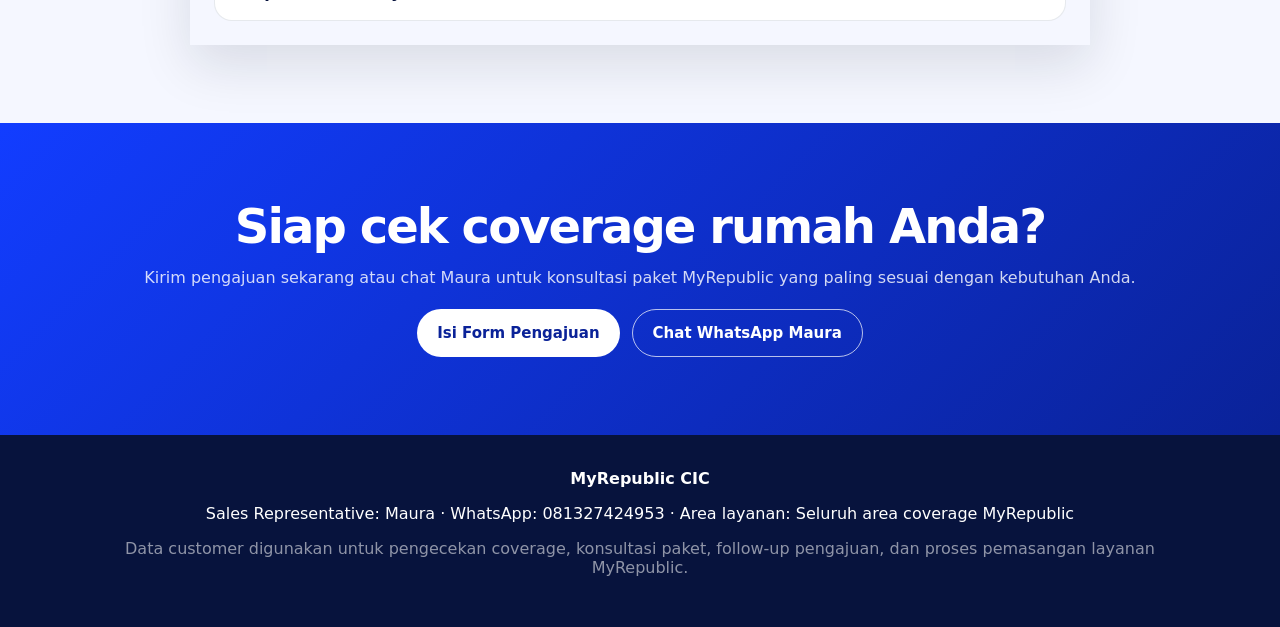
==== commit 77b12630: "Add full MyRepublic product catalog after tax pricing" ====
--- a/index.html
+++ b/index.html
@@ -115,52 +115,171 @@
     <p class="eyebrow">Pilihan paket</p>
     <h2>Paket Internet MyRepublic</h2>
     <p>
-      Pilih paket internet yang paling sesuai dengan kebutuhan rumah Anda.
-      Setelah memilih paket, Maura akan membantu pengecekan coverage dan proses pengajuan pemasangan.
+      Pilih paket internet sesuai kebutuhan rumah Anda. Harga yang ditampilkan adalah harga setelah pajak.
     </p>
   </div>
 
-  <div class="package-grid package-grid-two" id="packageGrid">
-    <article class="package-card popular" data-package="Striker 225Mbps">
-      <span class="badge">Paket Bola</span>
-      <h3>Striker</h3>
-      <p class="speed">225 Mbps</p>
-      <p class="price">Rp 250rb<span>/bulan</span></p>
-      <p class="old-price">Harga promo & normal: Rp 250rb</p>
-      <p class="package-desc">
-        Paket internet cepat untuk streaming pertandingan bola, nonton bareng, dan hiburan keluarga.
-      </p>
-
-      <ul>
-        <li>Termasuk Vidio Platinum</li>
-        <li>Termasuk Fola Play</li>
-        <li>Cocok untuk streaming pesta bola</li>
-      </ul>
-
-      <button class="btn btn-primary choose-package" type="button">
-        Pilih Paket Striker
-      </button>
-    </article>
-
-    <article class="package-card" data-package="Nexus 300Mbps">
+  <div class="package-category">
+    <p class="eyebrow">Regular Product</p>
+    <h3>IP Private Dynamic</h3>
+  </div>
+
+  <div class="package-grid" id="packageGrid">
+    <article class="package-card" data-package="Neo 100Mbps">
+      <span class="badge">Entry Package</span>
+      <h3>Neo</h3>
+      <p class="speed">100 Mbps</p>
+      <p class="price">Rp 233.000<span>/bulan</span></p>
+      <p class="old-price">Normal: Rp 283.000/bulan</p>
+      <p class="package-desc">Paket hemat untuk kebutuhan internet harian di rumah.</p>
+      <ul>
+        <li>IP Private Dynamic</li>
+        <li>Cocok untuk browsing dan streaming ringan</li>
+        <li>Harga promo bulanan</li>
+      </ul>
+      <button class="btn btn-outline choose-package" type="button">Pilih Neo</button>
+    </article>
+
+    <article class="package-card" data-package="Velo 150Mbps">
+      <span class="badge">Hemat Kencang</span>
+      <h3>Velo</h3>
+      <p class="speed">150 Mbps</p>
+      <p class="price">Rp 277.000<span>/bulan</span></p>
+      <p class="old-price">Normal: Rp 338.000/bulan</p>
+      <p class="package-desc">Paket cocok untuk keluarga kecil dengan aktivitas online harian.</p>
+      <ul>
+        <li>IP Private Dynamic</li>
+        <li>Cocok untuk streaming, browsing, dan meeting online</li>
+        <li>Harga promo bulanan</li>
+      </ul>
+      <button class="btn btn-outline choose-package" type="button">Pilih Velo</button>
+    </article>
+
+    <article class="package-card popular" data-package="Nexus 300Mbps">
       <span class="badge">Paling Worth It</span>
       <h3>Nexus</h3>
       <p class="speed">300 Mbps</p>
-      <p class="price">Rp 300rb<span>/bulan</span></p>
-      <p class="old-price">Harga normal: Rp 365rb</p>
-      <p class="package-desc">
-        Paket internet lebih kencang untuk rumah dengan banyak perangkat, CCTV, dan streaming kualitas HD.
-      </p>
-
-      <ul>
-        <li>Free Speed Boost hingga 400 Mbps</li>
+      <p class="price">Rp 333.000<span>/bulan</span></p>
+      <p class="old-price">Normal: Rp 405.000/bulan</p>
+      <p class="package-desc">Paket internet lebih kencang untuk rumah dengan banyak perangkat.</p>
+      <ul>
+        <li>IP Private Dynamic</li>
         <li>Cocok untuk 10+ device</li>
         <li>Ideal untuk CCTV dan streaming HD</li>
       </ul>
-
-      <button class="btn btn-outline choose-package" type="button">
-        Pilih Paket Nexus
-      </button>
+      <button class="btn btn-primary choose-package" type="button">Pilih Nexus</button>
+    </article>
+
+    <article class="package-card" data-package="Prime 500Mbps">
+      <span class="badge">High Speed</span>
+      <h3>Prime</h3>
+      <p class="speed">500 Mbps</p>
+      <p class="price">Rp 555.000<span>/bulan</span></p>
+      <p class="old-price">Normal: Rp 721.000/bulan</p>
+      <p class="package-desc">Paket cepat untuk rumah aktif dengan banyak pengguna dan perangkat.</p>
+      <ul>
+        <li>IP Private Dynamic</li>
+        <li>Cocok untuk streaming 4K dan kerja dari rumah</li>
+        <li>Lebih stabil untuk banyak aktivitas bersamaan</li>
+      </ul>
+      <button class="btn btn-outline choose-package" type="button">Pilih Prime</button>
+    </article>
+
+    <article class="package-card" data-package="Wonder 750Mbps">
+      <span class="badge">Ultra Fast</span>
+      <h3>Wonder</h3>
+      <p class="speed">750 Mbps</p>
+      <p class="price">Rp 721.000<span>/bulan</span></p>
+      <p class="old-price">Normal: Rp 888.000/bulan</p>
+      <p class="package-desc">Paket premium untuk kebutuhan internet intensif di rumah.</p>
+      <ul>
+        <li>IP Private Dynamic</li>
+        <li>Cocok untuk banyak device, streaming, dan download besar</li>
+        <li>Kecepatan tinggi untuk aktivitas bersamaan</li>
+      </ul>
+      <button class="btn btn-outline choose-package" type="button">Pilih Wonder</button>
+    </article>
+
+    <article class="package-card" data-package="Ultra 1Gbps">
+      <span class="badge">Maximum Speed</span>
+      <h3>Ultra</h3>
+      <p class="speed">1 Gbps</p>
+      <p class="price">Rp 943.000<span>/bulan</span></p>
+      <p class="old-price">Normal: Rp 1.054.000/bulan</p>
+      <p class="package-desc">Paket kecepatan maksimal untuk rumah dengan kebutuhan internet tertinggi.</p>
+      <ul>
+        <li>IP Private Dynamic</li>
+        <li>Cocok untuk heavy user dan banyak perangkat</li>
+        <li>Ideal untuk streaming, gaming, dan download besar</li>
+      </ul>
+      <button class="btn btn-outline choose-package" type="button">Pilih Ultra</button>
+    </article>
+  </div>
+
+  <div class="package-category package-category-margin">
+    <p class="eyebrow">Exclusive Product</p>
+    <h3>MyGamer — Free IP Static</h3>
+  </div>
+
+  <div class="package-grid">
+    <article class="package-card" data-package="MyGamer Silver 250Mbps">
+      <span class="badge">Gaming Starter</span>
+      <h3>MyGamer Silver</h3>
+      <p class="speed">250 Mbps</p>
+      <p class="price">Rp 444.000<span>/bulan</span></p>
+      <p class="old-price">Normal: Rp 555.000/bulan</p>
+      <p class="package-desc">Paket gaming dengan Free IP Static untuk pengalaman bermain lebih optimal.</p>
+      <ul>
+        <li>Free IP Static</li>
+        <li>Cocok untuk gaming dan streaming</li>
+        <li>Kecepatan 250 Mbps</li>
+      </ul>
+      <button class="btn btn-outline choose-package" type="button">Pilih MyGamer Silver</button>
+    </article>
+
+    <article class="package-card" data-package="MyGamer Gold 500Mbps">
+      <span class="badge">Gaming Favorite</span>
+      <h3>MyGamer Gold</h3>
+      <p class="speed">500 Mbps</p>
+      <p class="price">Rp 610.000<span>/bulan</span></p>
+      <p class="old-price">Normal: Rp 777.000/bulan</p>
+      <p class="package-desc">Paket gaming lebih kencang untuk rumah dengan aktivitas online berat.</p>
+      <ul>
+        <li>Free IP Static</li>
+        <li>Cocok untuk gaming kompetitif</li>
+        <li>Ideal untuk banyak perangkat</li>
+      </ul>
+      <button class="btn btn-outline choose-package" type="button">Pilih MyGamer Gold</button>
+    </article>
+
+    <article class="package-card" data-package="MyGamer Diamond 750Mbps">
+      <span class="badge">Pro Gaming</span>
+      <h3>MyGamer Diamond</h3>
+      <p class="speed">750 Mbps</p>
+      <p class="price">Rp 777.000<span>/bulan</span></p>
+      <p class="old-price">Normal: Rp 943.000/bulan</p>
+      <p class="package-desc">Paket gaming premium untuk performa tinggi dan koneksi lebih optimal.</p>
+      <ul>
+        <li>Free IP Static</li>
+        <li>Cocok untuk gamer, streamer, dan creator</li>
+        <li>Kecepatan tinggi untuk aktivitas intensif</li>
+      </ul>
+      <button class="btn btn-outline choose-package" type="button">Pilih MyGamer Diamond</button>
+    </article>
+
+    <article class="package-card" data-package="MyGamer Platinum 1Gbps">
+      <span class="badge">Top Tier Gaming</span>
+      <h3>MyGamer Platinum</h3>
+      <p class="speed">1 Gbps</p>
+      <p class="price">Rp 999.000<span>/bulan</span></p>
+      <p class="old-price">Normal: Rp 1.110.000/bulan</p>
+      <p class="package-desc">Paket gaming tertinggi dengan Free IP Static dan kecepatan hingga 1 Gbps.</p>
+      <ul>
+        <li>Free IP Static</li>
+        <li>Cocok untuk gaming berat dan streaming</li>
+        <li>Kecepatan maksimal 1 Gbps</li>
+      </ul>
+      <button class="btn btn-outline choose-package" type="button">Pilih MyGamer Platinum</button>
     </article>
   </div>
 </section>
@@ -327,10 +446,20 @@
         <label>
           Paket yang diminati
           <select name="packageName" id="packageSelect" required>
-            <option value="">Pilih paket</option>
-            <option value="Striker 225Mbps">Striker 225Mbps</option>
-            <option value="Nexus 300Mbps">Nexus 300Mbps</option>
-          </select>
+  <option value="">Pilih paket</option>
+
+  <option value="Neo 100Mbps">Neo 100Mbps</option>
+  <option value="Velo 150Mbps">Velo 150Mbps</option>
+  <option value="Nexus 300Mbps">Nexus 300Mbps</option>
+  <option value="Prime 500Mbps">Prime 500Mbps</option>
+  <option value="Wonder 750Mbps">Wonder 750Mbps</option>
+  <option value="Ultra 1Gbps">Ultra 1Gbps</option>
+
+  <option value="MyGamer Silver 250Mbps">MyGamer Silver 250Mbps</option>
+  <option value="MyGamer Gold 500Mbps">MyGamer Gold 500Mbps</option>
+  <option value="MyGamer Diamond 750Mbps">MyGamer Diamond 750Mbps</option>
+  <option value="MyGamer Platinum 1Gbps">MyGamer Platinum 1Gbps</option>
+</select>
         </label>
 
         <label>
--- a/styles.css
+++ b/styles.css
@@ -140,6 +140,21 @@
   margin-top: 22px;
 }
 
+.package-category {
+  margin: 36px 0 18px;
+  text-align: center;
+}
+
+.package-category h3 {
+  margin: 6px 0 0;
+  font-size: 24px;
+  color: #0f172a;
+}
+
+.package-category-margin {
+  margin-top: 56px;
+}
+
 .btn-light-outline {
   background: transparent;
   color: #ffffff;
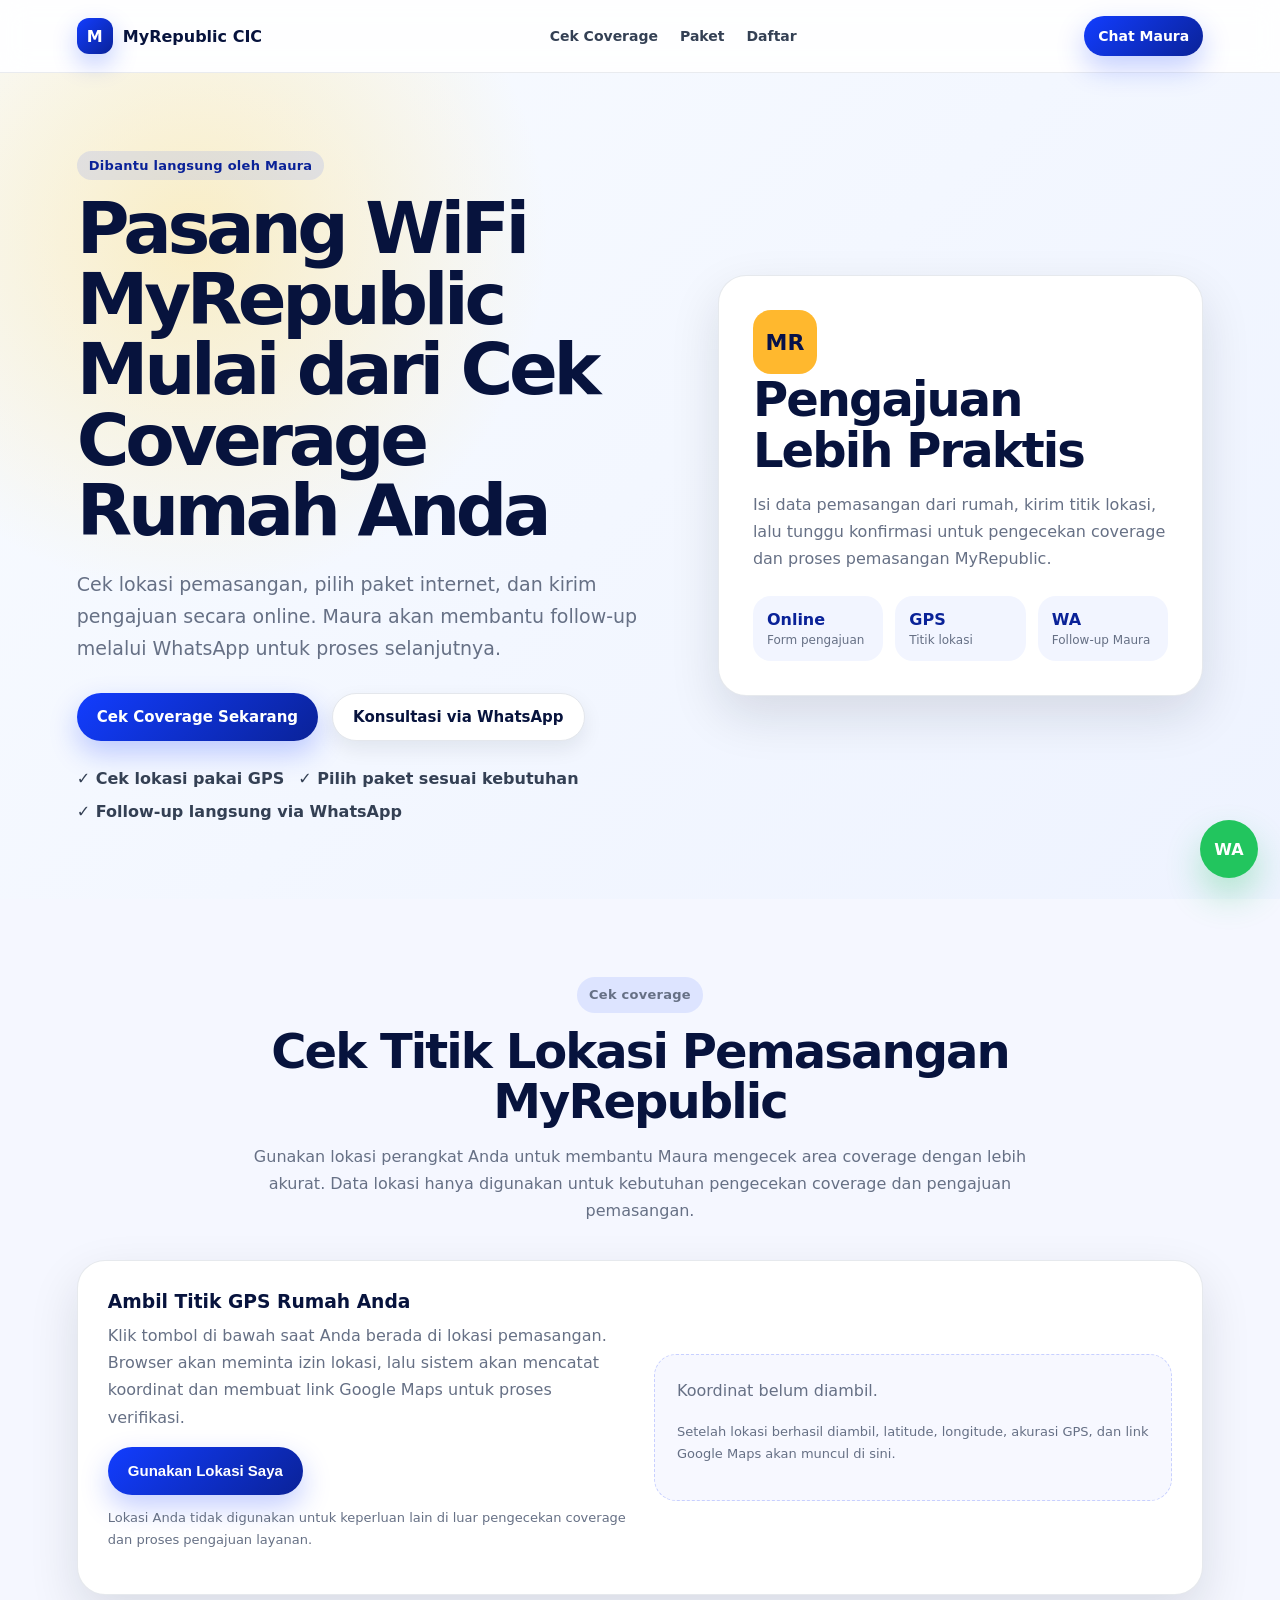
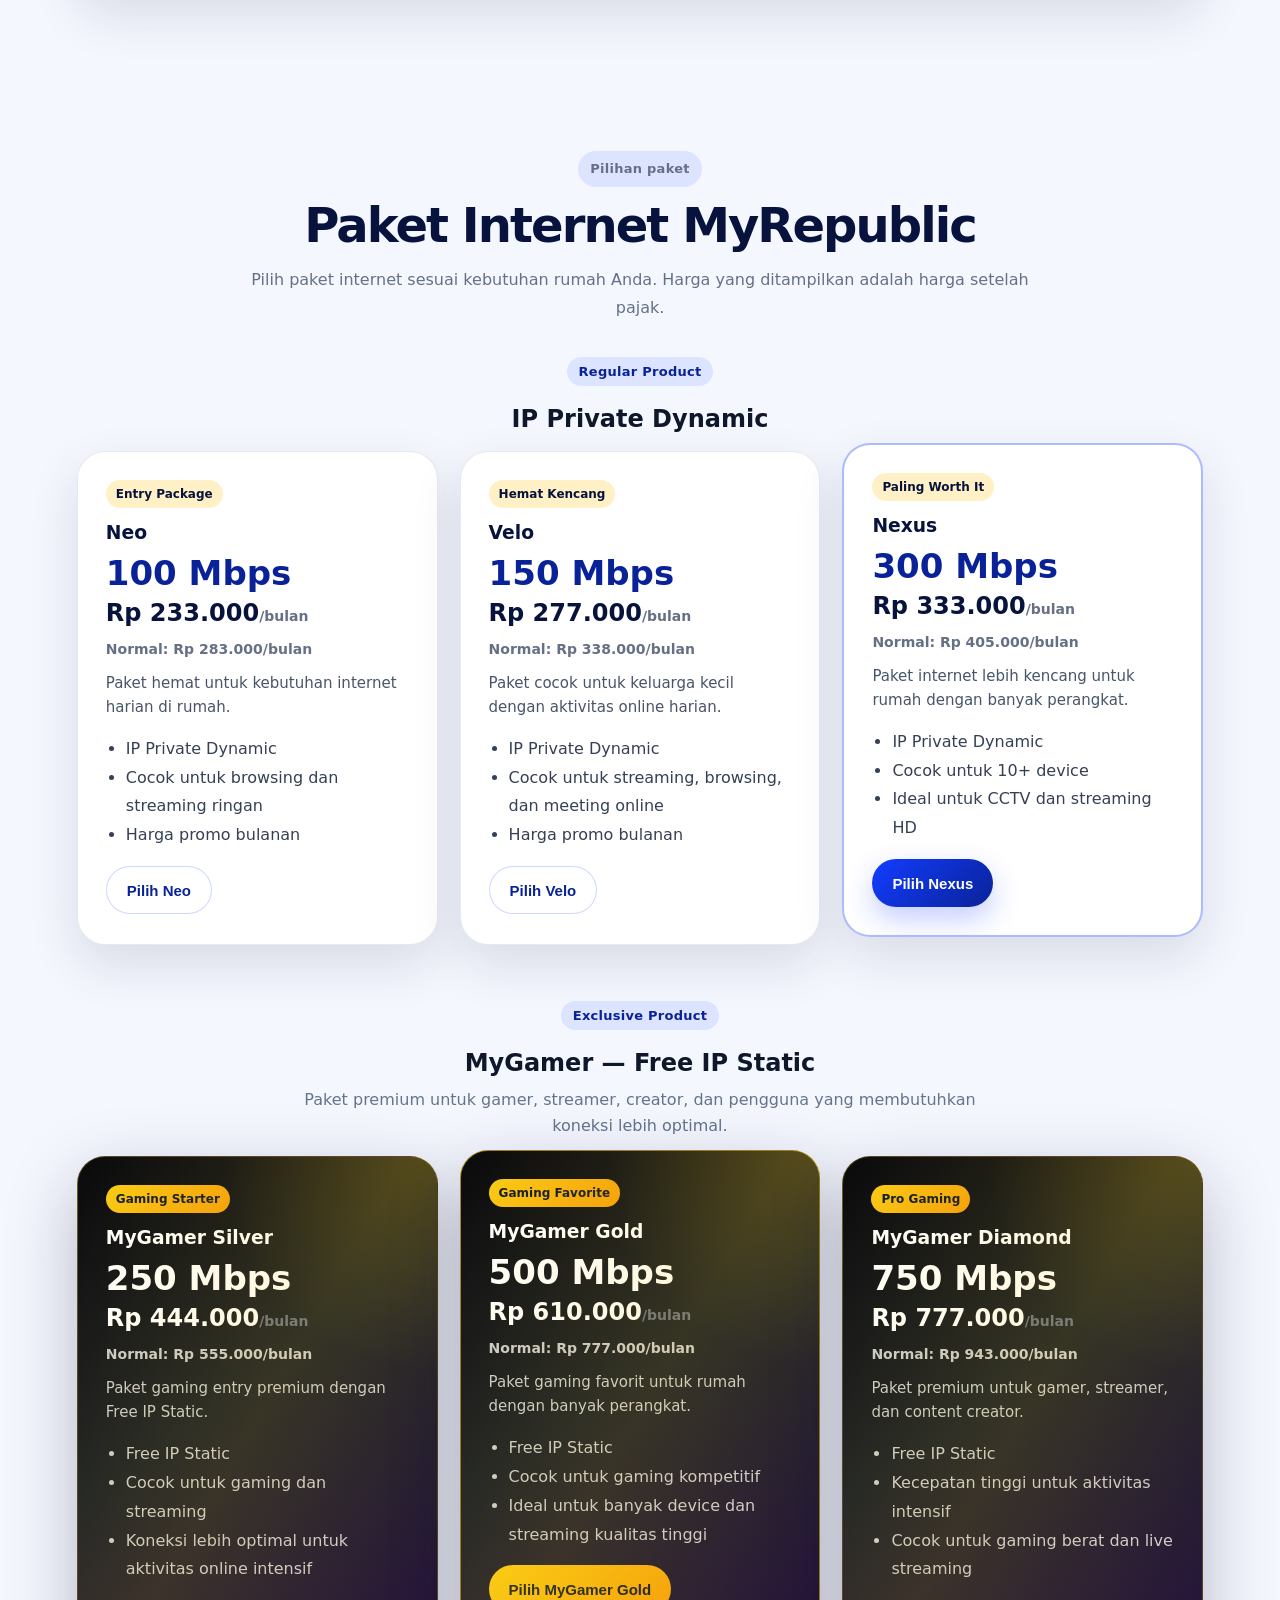
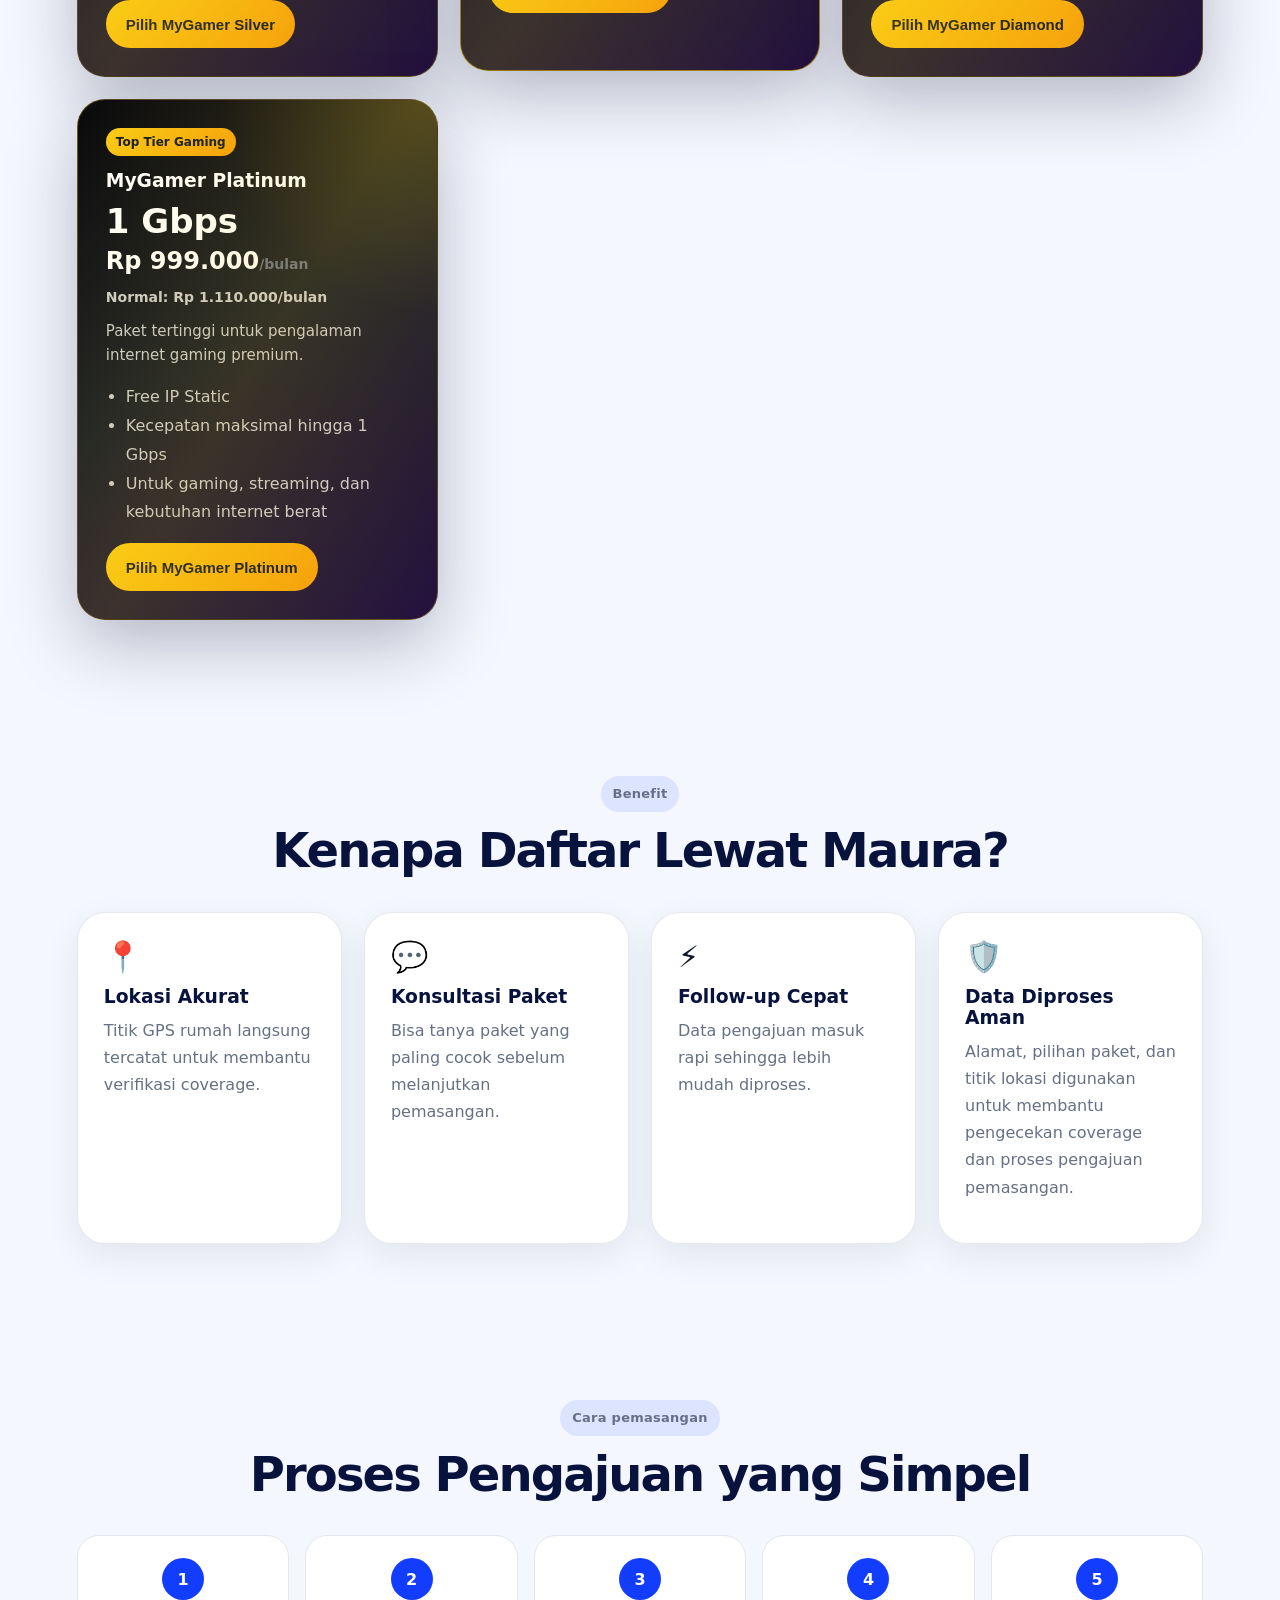
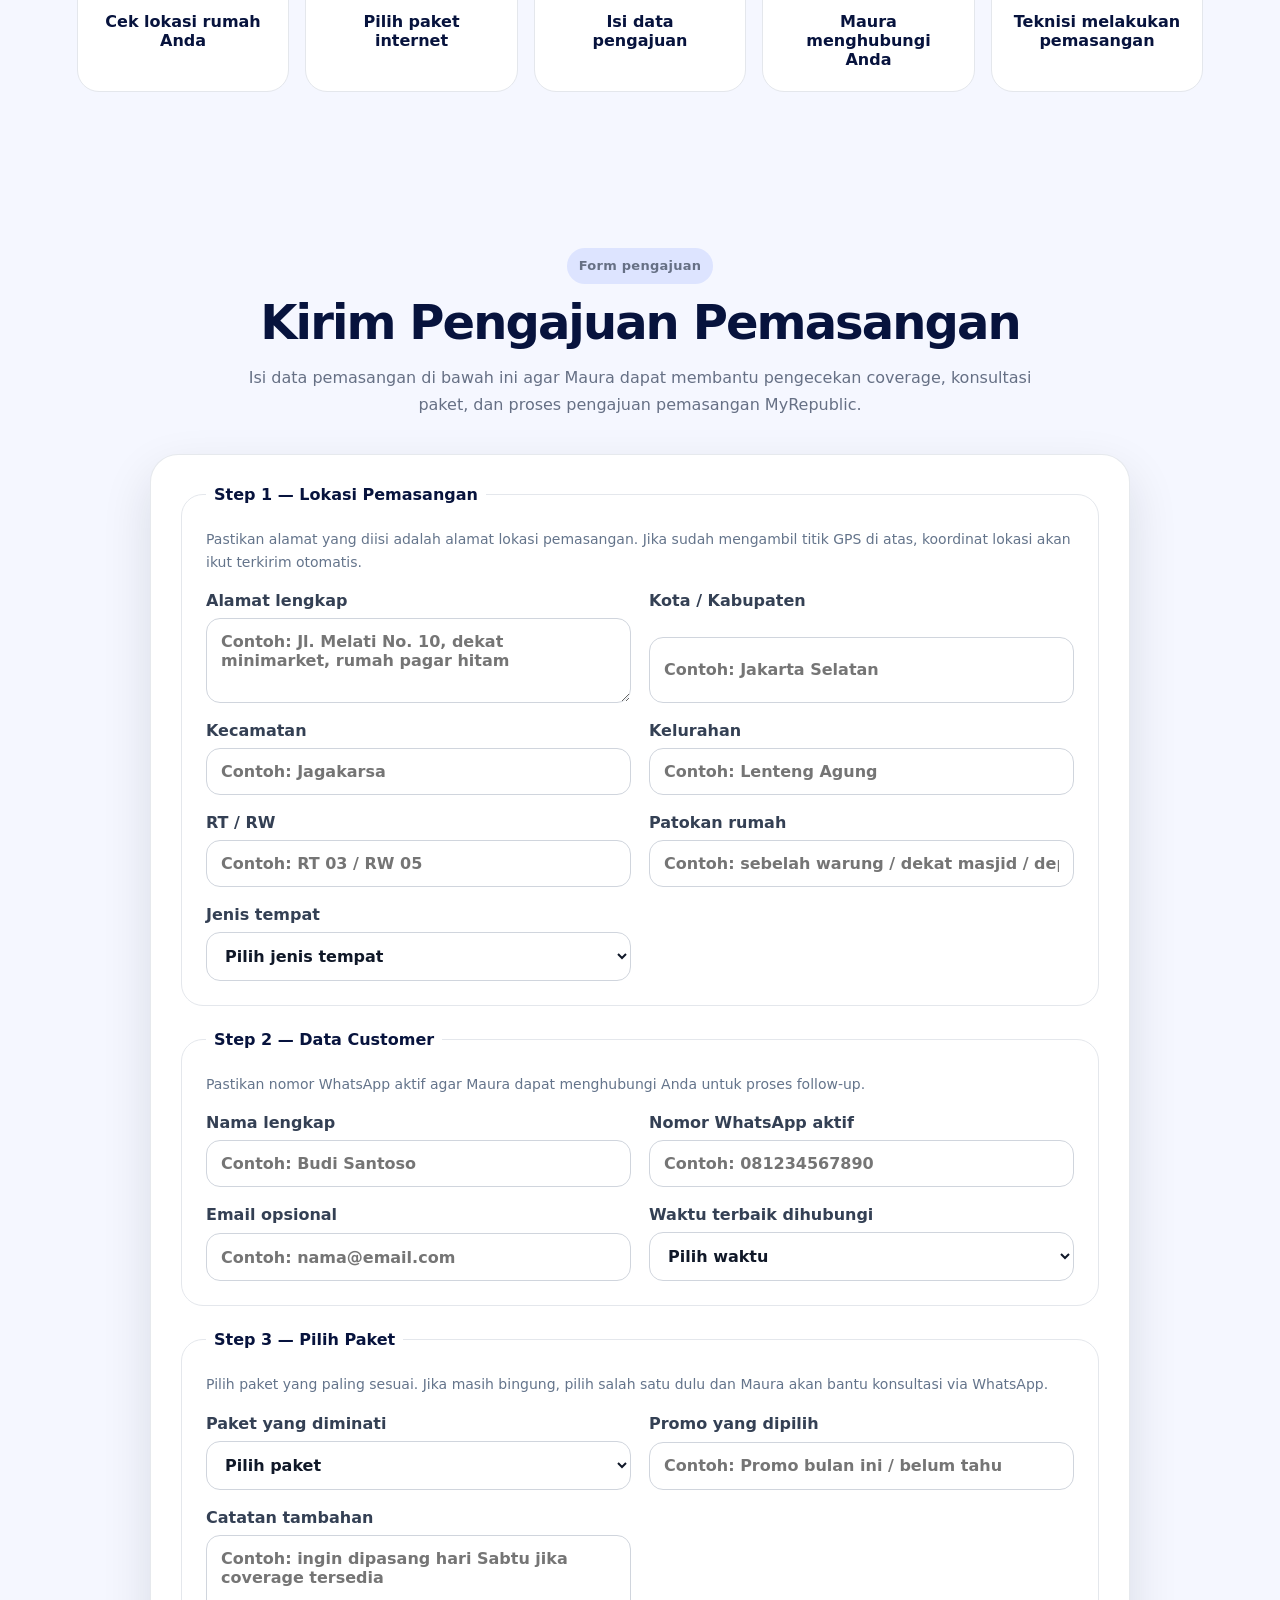
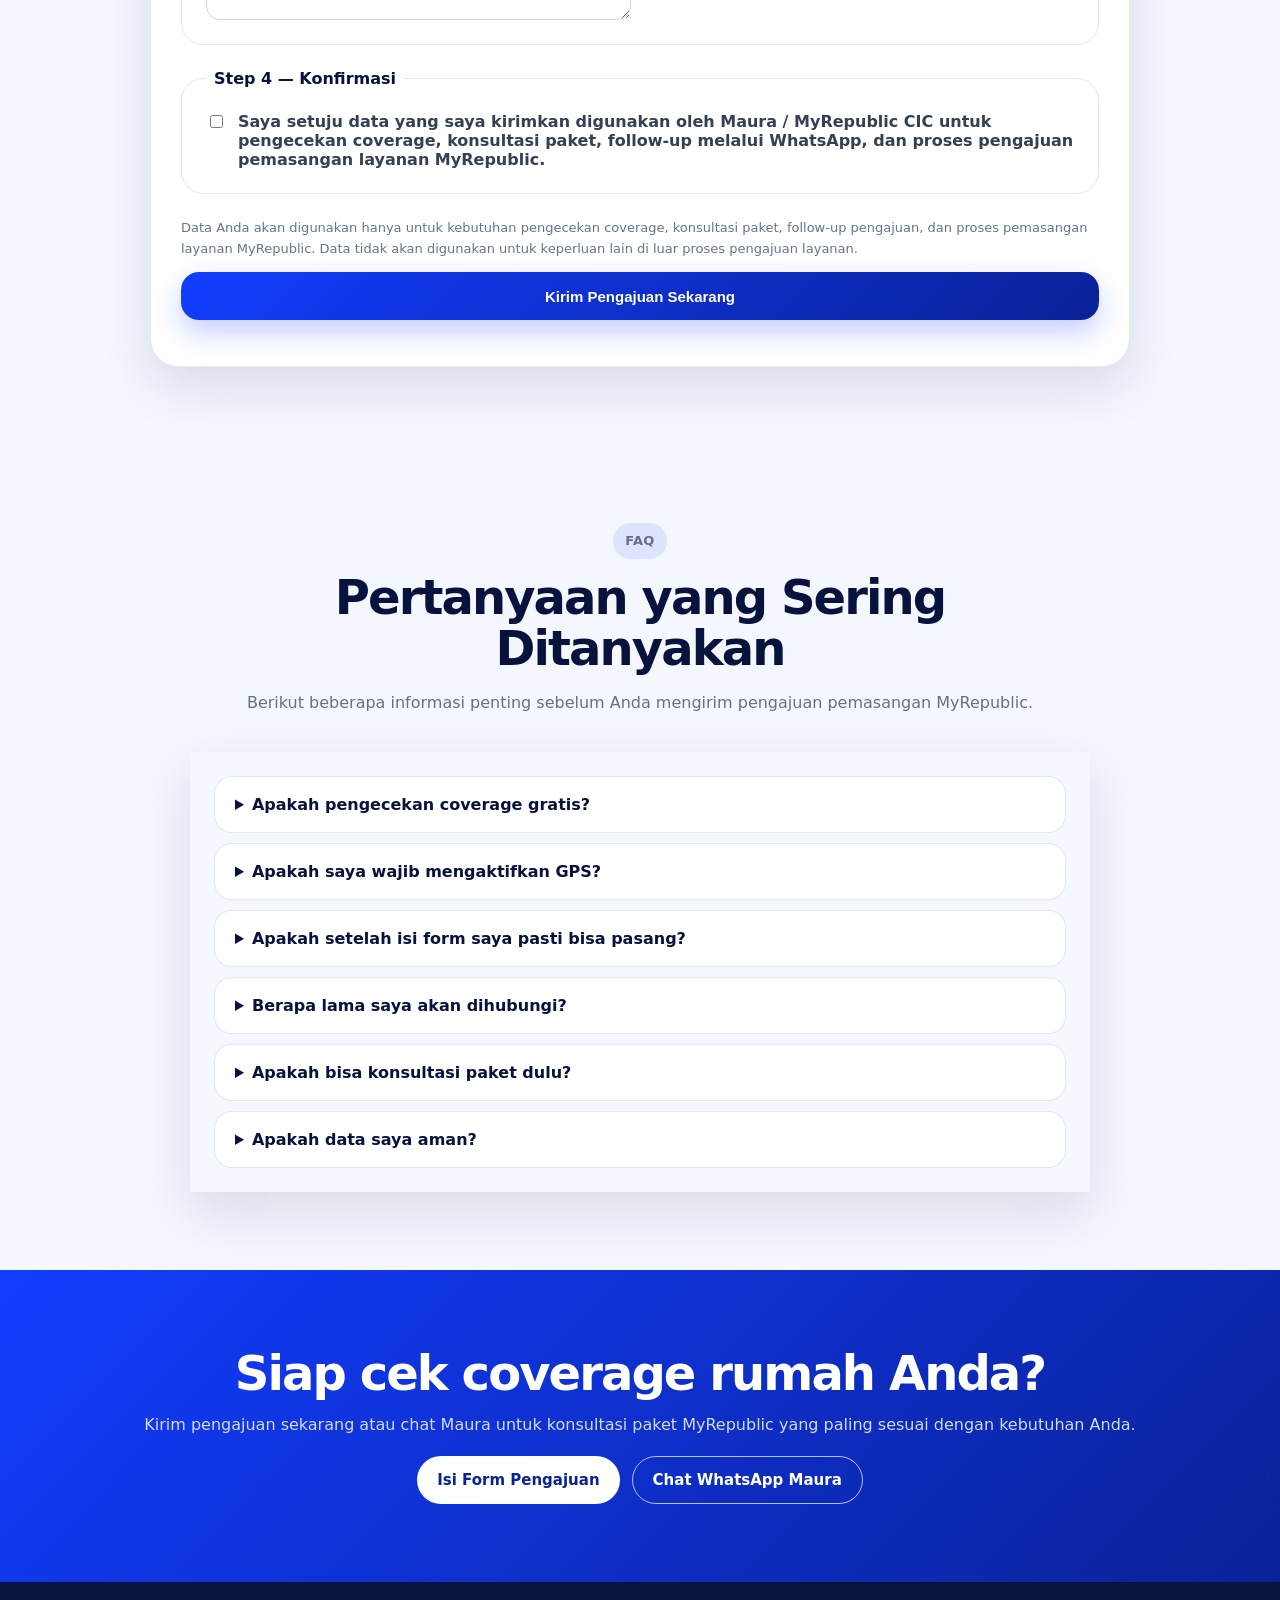
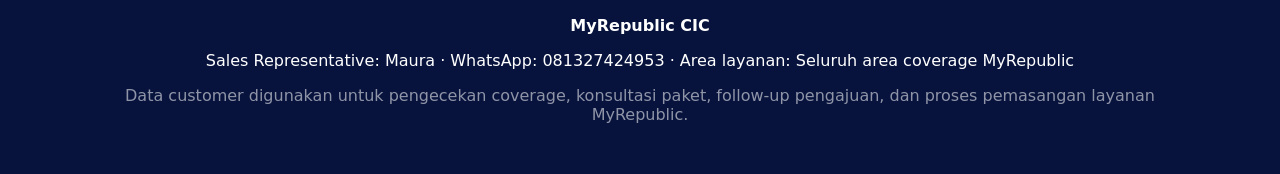
==== commit f05f05b1: "Revise product catalog and add luxury MyGamer design" ====
--- a/index.html
+++ b/index.html
@@ -169,117 +169,75 @@
       </ul>
       <button class="btn btn-primary choose-package" type="button">Pilih Nexus</button>
     </article>
-
-    <article class="package-card" data-package="Prime 500Mbps">
-      <span class="badge">High Speed</span>
-      <h3>Prime</h3>
-      <p class="speed">500 Mbps</p>
-      <p class="price">Rp 555.000<span>/bulan</span></p>
-      <p class="old-price">Normal: Rp 721.000/bulan</p>
-      <p class="package-desc">Paket cepat untuk rumah aktif dengan banyak pengguna dan perangkat.</p>
-      <ul>
-        <li>IP Private Dynamic</li>
-        <li>Cocok untuk streaming 4K dan kerja dari rumah</li>
-        <li>Lebih stabil untuk banyak aktivitas bersamaan</li>
-      </ul>
-      <button class="btn btn-outline choose-package" type="button">Pilih Prime</button>
-    </article>
-
-    <article class="package-card" data-package="Wonder 750Mbps">
-      <span class="badge">Ultra Fast</span>
-      <h3>Wonder</h3>
-      <p class="speed">750 Mbps</p>
-      <p class="price">Rp 721.000<span>/bulan</span></p>
-      <p class="old-price">Normal: Rp 888.000/bulan</p>
-      <p class="package-desc">Paket premium untuk kebutuhan internet intensif di rumah.</p>
-      <ul>
-        <li>IP Private Dynamic</li>
-        <li>Cocok untuk banyak device, streaming, dan download besar</li>
-        <li>Kecepatan tinggi untuk aktivitas bersamaan</li>
-      </ul>
-      <button class="btn btn-outline choose-package" type="button">Pilih Wonder</button>
-    </article>
-
-    <article class="package-card" data-package="Ultra 1Gbps">
-      <span class="badge">Maximum Speed</span>
-      <h3>Ultra</h3>
-      <p class="speed">1 Gbps</p>
-      <p class="price">Rp 943.000<span>/bulan</span></p>
-      <p class="old-price">Normal: Rp 1.054.000/bulan</p>
-      <p class="package-desc">Paket kecepatan maksimal untuk rumah dengan kebutuhan internet tertinggi.</p>
-      <ul>
-        <li>IP Private Dynamic</li>
-        <li>Cocok untuk heavy user dan banyak perangkat</li>
-        <li>Ideal untuk streaming, gaming, dan download besar</li>
-      </ul>
-      <button class="btn btn-outline choose-package" type="button">Pilih Ultra</button>
-    </article>
   </div>
 
   <div class="package-category package-category-margin">
     <p class="eyebrow">Exclusive Product</p>
     <h3>MyGamer — Free IP Static</h3>
-  </div>
-
-  <div class="package-grid">
-    <article class="package-card" data-package="MyGamer Silver 250Mbps">
-      <span class="badge">Gaming Starter</span>
+    <p class="category-desc">
+      Paket premium untuk gamer, streamer, creator, dan pengguna yang membutuhkan koneksi lebih optimal.
+    </p>
+  </div>
+
+  <div class="package-grid luxury-package-grid">
+    <article class="package-card luxury-card" data-package="MyGamer Silver 250Mbps">
+      <span class="badge luxury-badge">Gaming Starter</span>
       <h3>MyGamer Silver</h3>
       <p class="speed">250 Mbps</p>
       <p class="price">Rp 444.000<span>/bulan</span></p>
       <p class="old-price">Normal: Rp 555.000/bulan</p>
-      <p class="package-desc">Paket gaming dengan Free IP Static untuk pengalaman bermain lebih optimal.</p>
+      <p class="package-desc">Paket gaming entry premium dengan Free IP Static.</p>
       <ul>
         <li>Free IP Static</li>
         <li>Cocok untuk gaming dan streaming</li>
-        <li>Kecepatan 250 Mbps</li>
-      </ul>
-      <button class="btn btn-outline choose-package" type="button">Pilih MyGamer Silver</button>
-    </article>
-
-    <article class="package-card" data-package="MyGamer Gold 500Mbps">
-      <span class="badge">Gaming Favorite</span>
+        <li>Koneksi lebih optimal untuk aktivitas online intensif</li>
+      </ul>
+      <button class="btn btn-luxury choose-package" type="button">Pilih MyGamer Silver</button>
+    </article>
+
+    <article class="package-card luxury-card luxury-featured" data-package="MyGamer Gold 500Mbps">
+      <span class="badge luxury-badge">Gaming Favorite</span>
       <h3>MyGamer Gold</h3>
       <p class="speed">500 Mbps</p>
       <p class="price">Rp 610.000<span>/bulan</span></p>
       <p class="old-price">Normal: Rp 777.000/bulan</p>
-      <p class="package-desc">Paket gaming lebih kencang untuk rumah dengan aktivitas online berat.</p>
+      <p class="package-desc">Paket gaming favorit untuk rumah dengan banyak perangkat.</p>
       <ul>
         <li>Free IP Static</li>
         <li>Cocok untuk gaming kompetitif</li>
-        <li>Ideal untuk banyak perangkat</li>
-      </ul>
-      <button class="btn btn-outline choose-package" type="button">Pilih MyGamer Gold</button>
-    </article>
-
-    <article class="package-card" data-package="MyGamer Diamond 750Mbps">
-      <span class="badge">Pro Gaming</span>
+        <li>Ideal untuk banyak device dan streaming kualitas tinggi</li>
+      </ul>
+      <button class="btn btn-luxury choose-package" type="button">Pilih MyGamer Gold</button>
+    </article>
+
+    <article class="package-card luxury-card" data-package="MyGamer Diamond 750Mbps">
+      <span class="badge luxury-badge">Pro Gaming</span>
       <h3>MyGamer Diamond</h3>
       <p class="speed">750 Mbps</p>
       <p class="price">Rp 777.000<span>/bulan</span></p>
       <p class="old-price">Normal: Rp 943.000/bulan</p>
-      <p class="package-desc">Paket gaming premium untuk performa tinggi dan koneksi lebih optimal.</p>
+      <p class="package-desc">Paket premium untuk gamer, streamer, dan content creator.</p>
       <ul>
         <li>Free IP Static</li>
-        <li>Cocok untuk gamer, streamer, dan creator</li>
         <li>Kecepatan tinggi untuk aktivitas intensif</li>
-      </ul>
-      <button class="btn btn-outline choose-package" type="button">Pilih MyGamer Diamond</button>
-    </article>
-
-    <article class="package-card" data-package="MyGamer Platinum 1Gbps">
-      <span class="badge">Top Tier Gaming</span>
+        <li>Cocok untuk gaming berat dan live streaming</li>
+      </ul>
+      <button class="btn btn-luxury choose-package" type="button">Pilih MyGamer Diamond</button>
+    </article>
+
+    <article class="package-card luxury-card" data-package="MyGamer Platinum 1Gbps">
+      <span class="badge luxury-badge">Top Tier Gaming</span>
       <h3>MyGamer Platinum</h3>
       <p class="speed">1 Gbps</p>
       <p class="price">Rp 999.000<span>/bulan</span></p>
       <p class="old-price">Normal: Rp 1.110.000/bulan</p>
-      <p class="package-desc">Paket gaming tertinggi dengan Free IP Static dan kecepatan hingga 1 Gbps.</p>
+      <p class="package-desc">Paket tertinggi untuk pengalaman internet gaming premium.</p>
       <ul>
         <li>Free IP Static</li>
-        <li>Cocok untuk gaming berat dan streaming</li>
-        <li>Kecepatan maksimal 1 Gbps</li>
-      </ul>
-      <button class="btn btn-outline choose-package" type="button">Pilih MyGamer Platinum</button>
+        <li>Kecepatan maksimal hingga 1 Gbps</li>
+        <li>Untuk gaming, streaming, dan kebutuhan internet berat</li>
+      </ul>
+      <button class="btn btn-luxury choose-package" type="button">Pilih MyGamer Platinum</button>
     </article>
   </div>
 </section>
@@ -451,9 +409,6 @@
   <option value="Neo 100Mbps">Neo 100Mbps</option>
   <option value="Velo 150Mbps">Velo 150Mbps</option>
   <option value="Nexus 300Mbps">Nexus 300Mbps</option>
-  <option value="Prime 500Mbps">Prime 500Mbps</option>
-  <option value="Wonder 750Mbps">Wonder 750Mbps</option>
-  <option value="Ultra 1Gbps">Ultra 1Gbps</option>
 
   <option value="MyGamer Silver 250Mbps">MyGamer Silver 250Mbps</option>
   <option value="MyGamer Gold 500Mbps">MyGamer Gold 500Mbps</option>
--- a/styles.css
+++ b/styles.css
@@ -155,6 +155,85 @@
   margin-top: 56px;
 }
 
+.package-category {
+  margin: 36px 0 18px;
+  text-align: center;
+}
+
+.package-category h3 {
+  margin: 6px 0 0;
+  font-size: 24px;
+  color: #0f172a;
+}
+
+.category-desc {
+  max-width: 680px;
+  margin: 10px auto 0;
+  color: #64748b;
+  line-height: 1.6;
+}
+
+.package-category-margin {
+  margin-top: 56px;
+}
+
+.luxury-package-grid {
+  align-items: stretch;
+}
+
+.luxury-card {
+  position: relative;
+  overflow: hidden;
+  background:
+    radial-gradient(circle at top right, rgba(250, 204, 21, 0.18), transparent 34%),
+    linear-gradient(145deg, #09090b 0%, #111827 45%, #24103f 100%);
+  color: #ffffff;
+  border: 1px solid rgba(250, 204, 21, 0.28);
+  box-shadow: 0 24px 70px rgba(15, 23, 42, 0.28);
+}
+
+.luxury-card::before {
+  content: "";
+  position: absolute;
+  inset: -1px;
+  background: linear-gradient(120deg, transparent, rgba(250, 204, 21, 0.16), transparent);
+  pointer-events: none;
+}
+
+.luxury-card h3,
+.luxury-card .speed,
+.luxury-card .price {
+  color: #ffffff;
+}
+
+.luxury-card .old-price,
+.luxury-card .package-desc,
+.luxury-card li {
+  color: rgba(255, 255, 255, 0.78);
+}
+
+.luxury-badge {
+  background: linear-gradient(135deg, #facc15, #f59e0b);
+  color: #111827;
+  border: none;
+}
+
+.luxury-featured {
+  border-color: rgba(250, 204, 21, 0.58);
+  transform: translateY(-6px);
+}
+
+.btn-luxury {
+  background: linear-gradient(135deg, #facc15, #f59e0b);
+  color: #111827;
+  border: none;
+}
+
+.btn-luxury:hover {
+  filter: brightness(1.05);
+  transform: translateY(-1px);
+}
+
 .btn-light-outline {
   background: transparent;
   color: #ffffff;
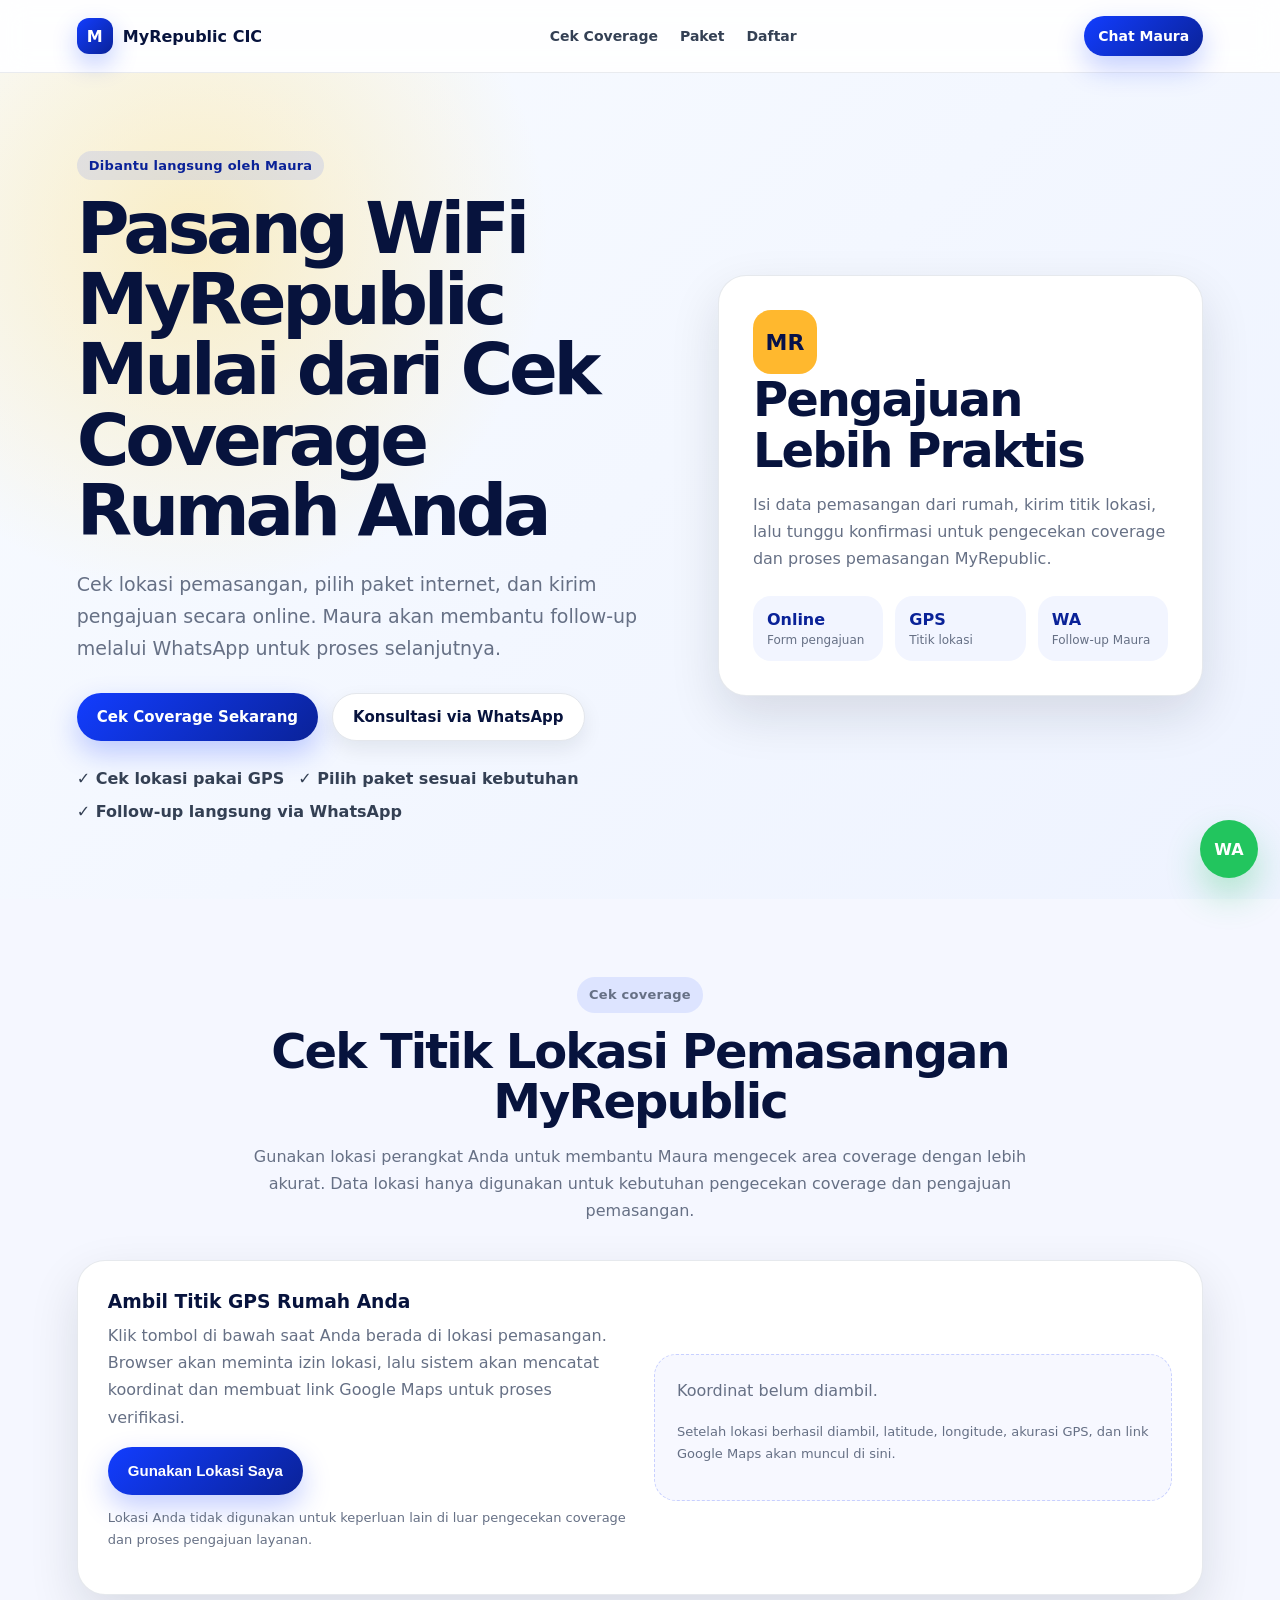
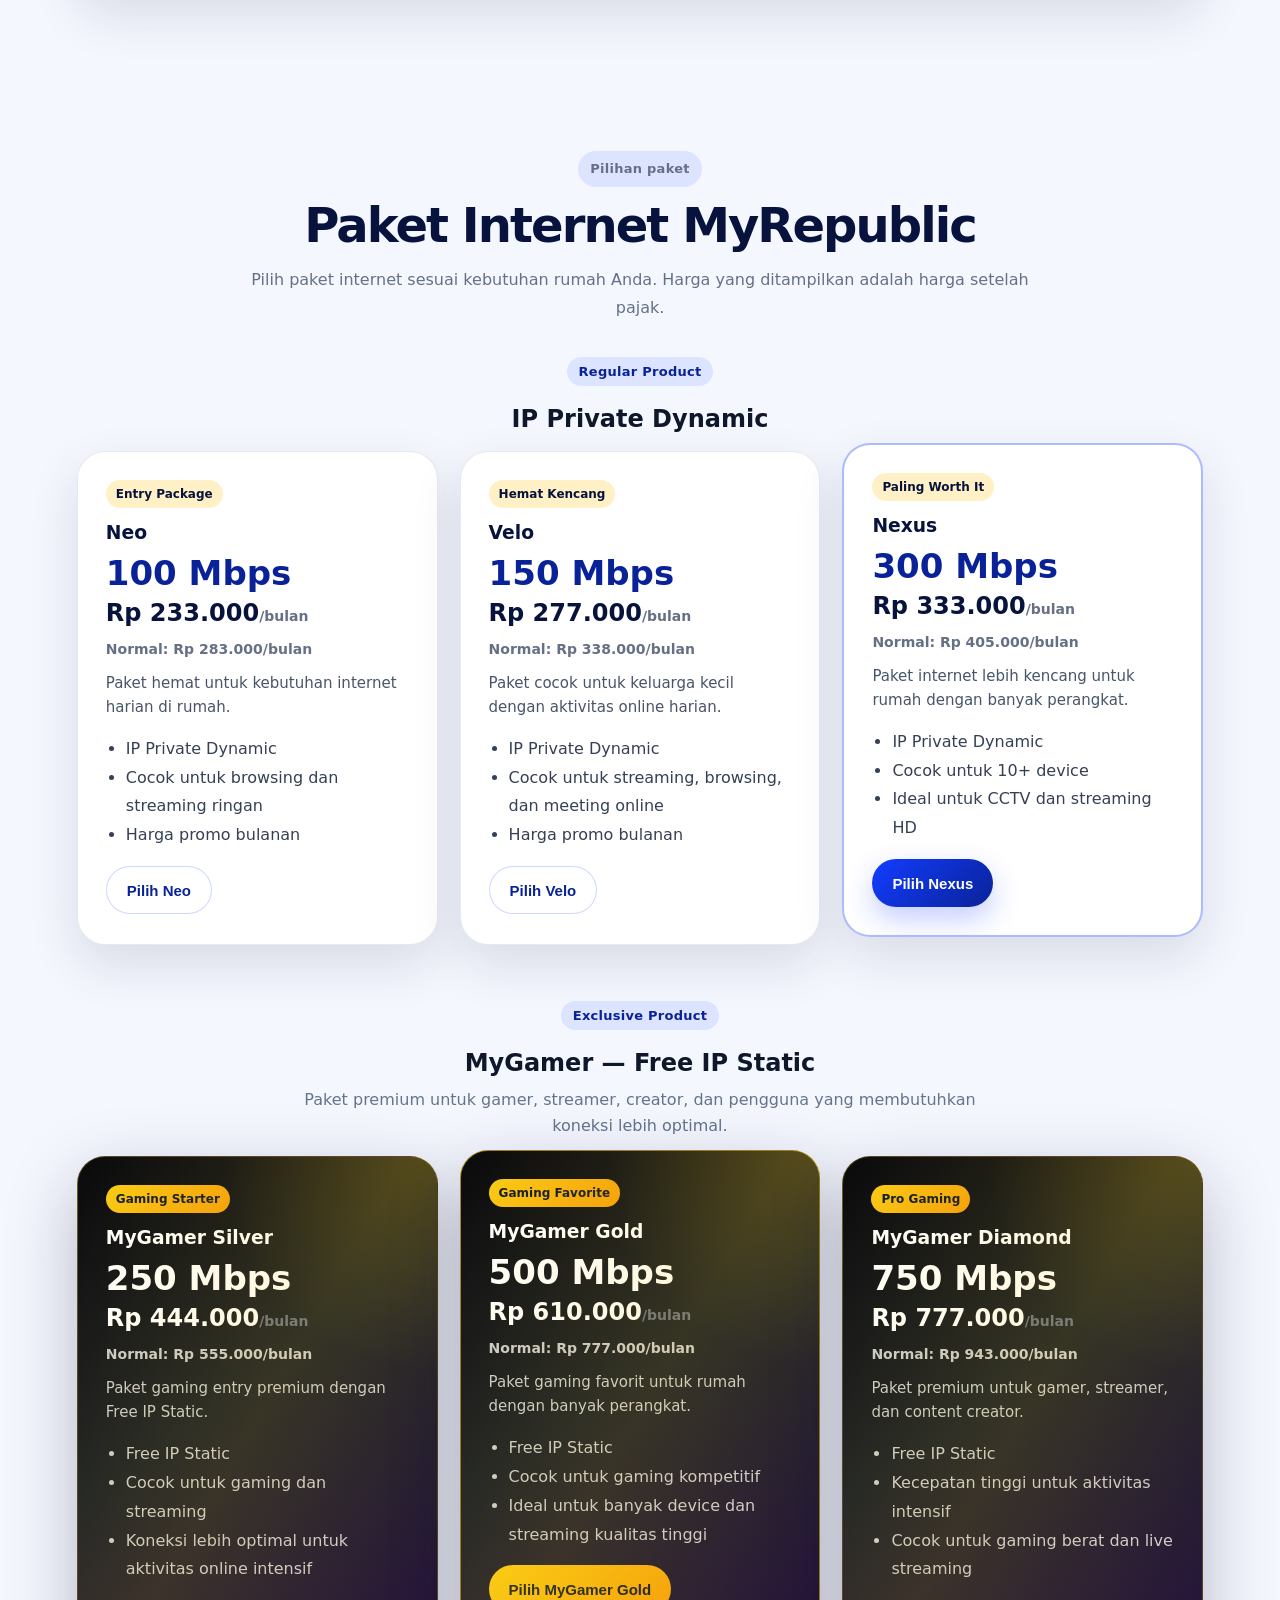
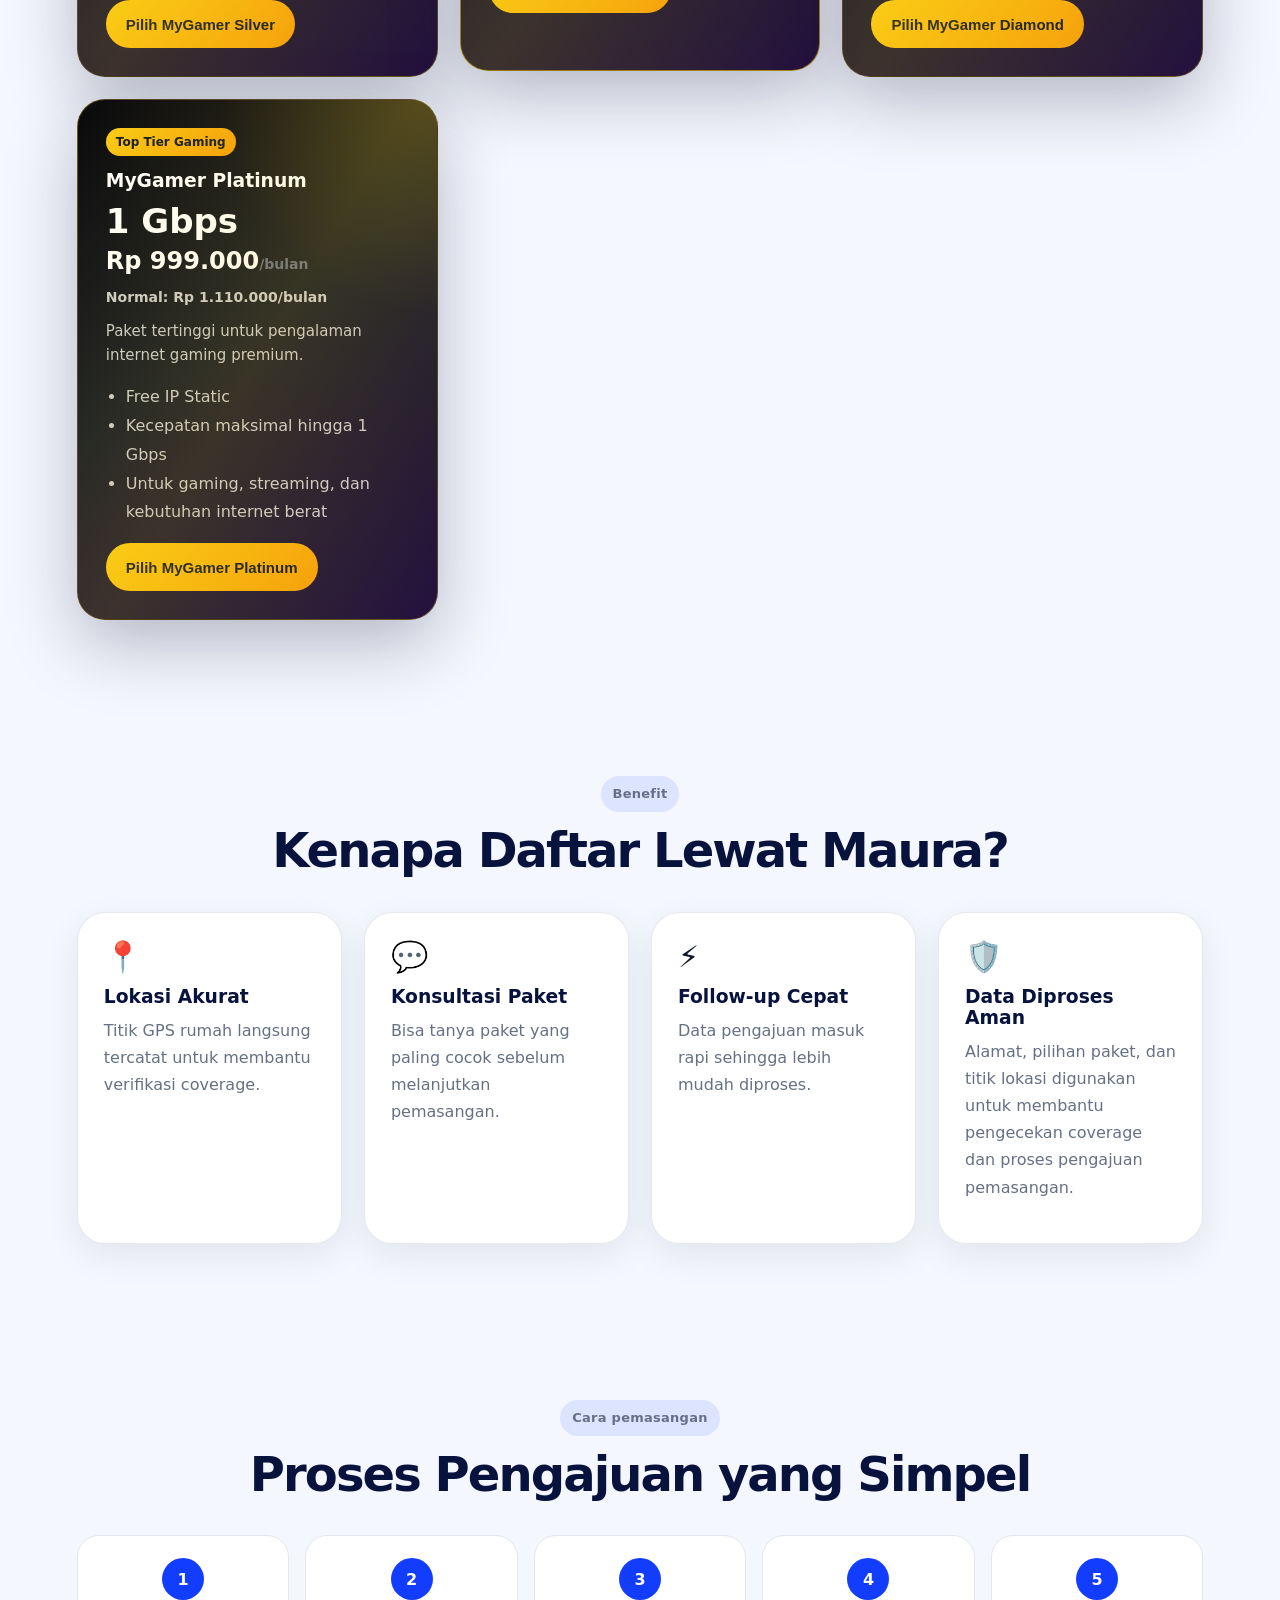
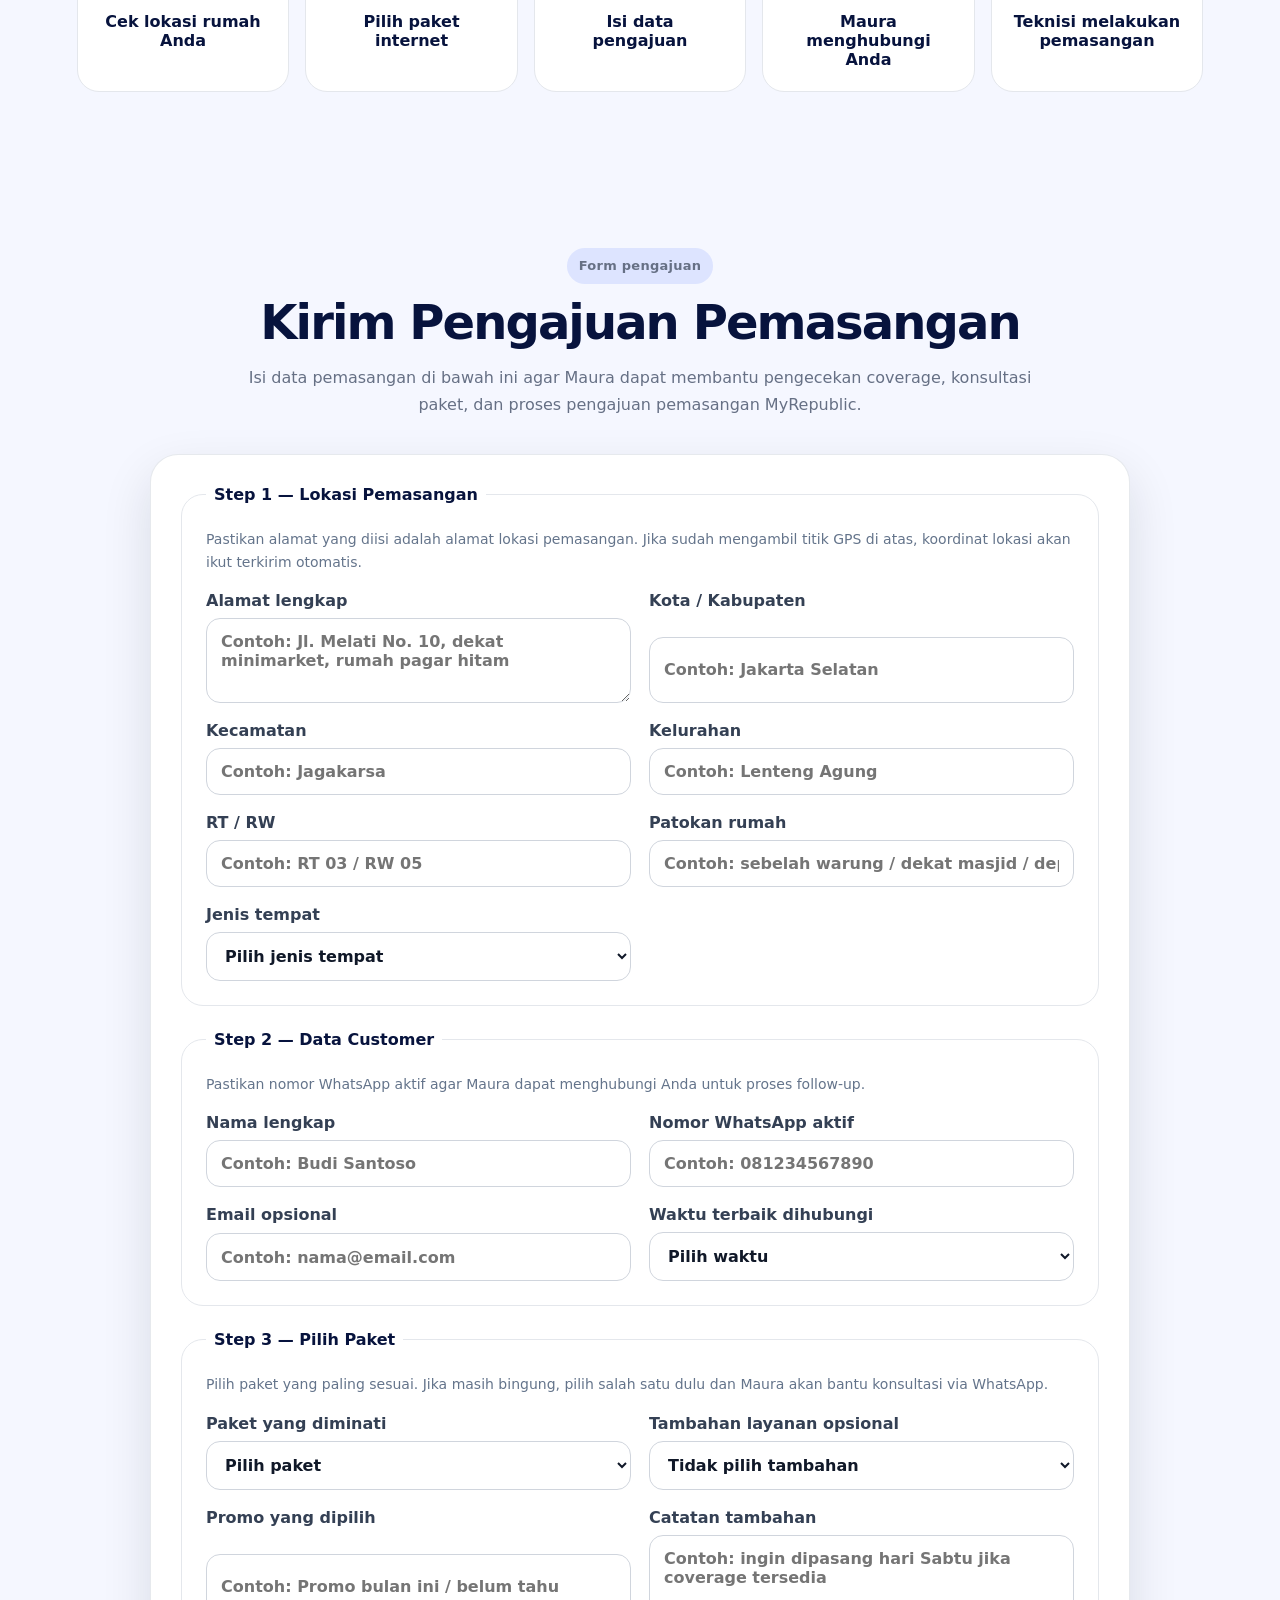
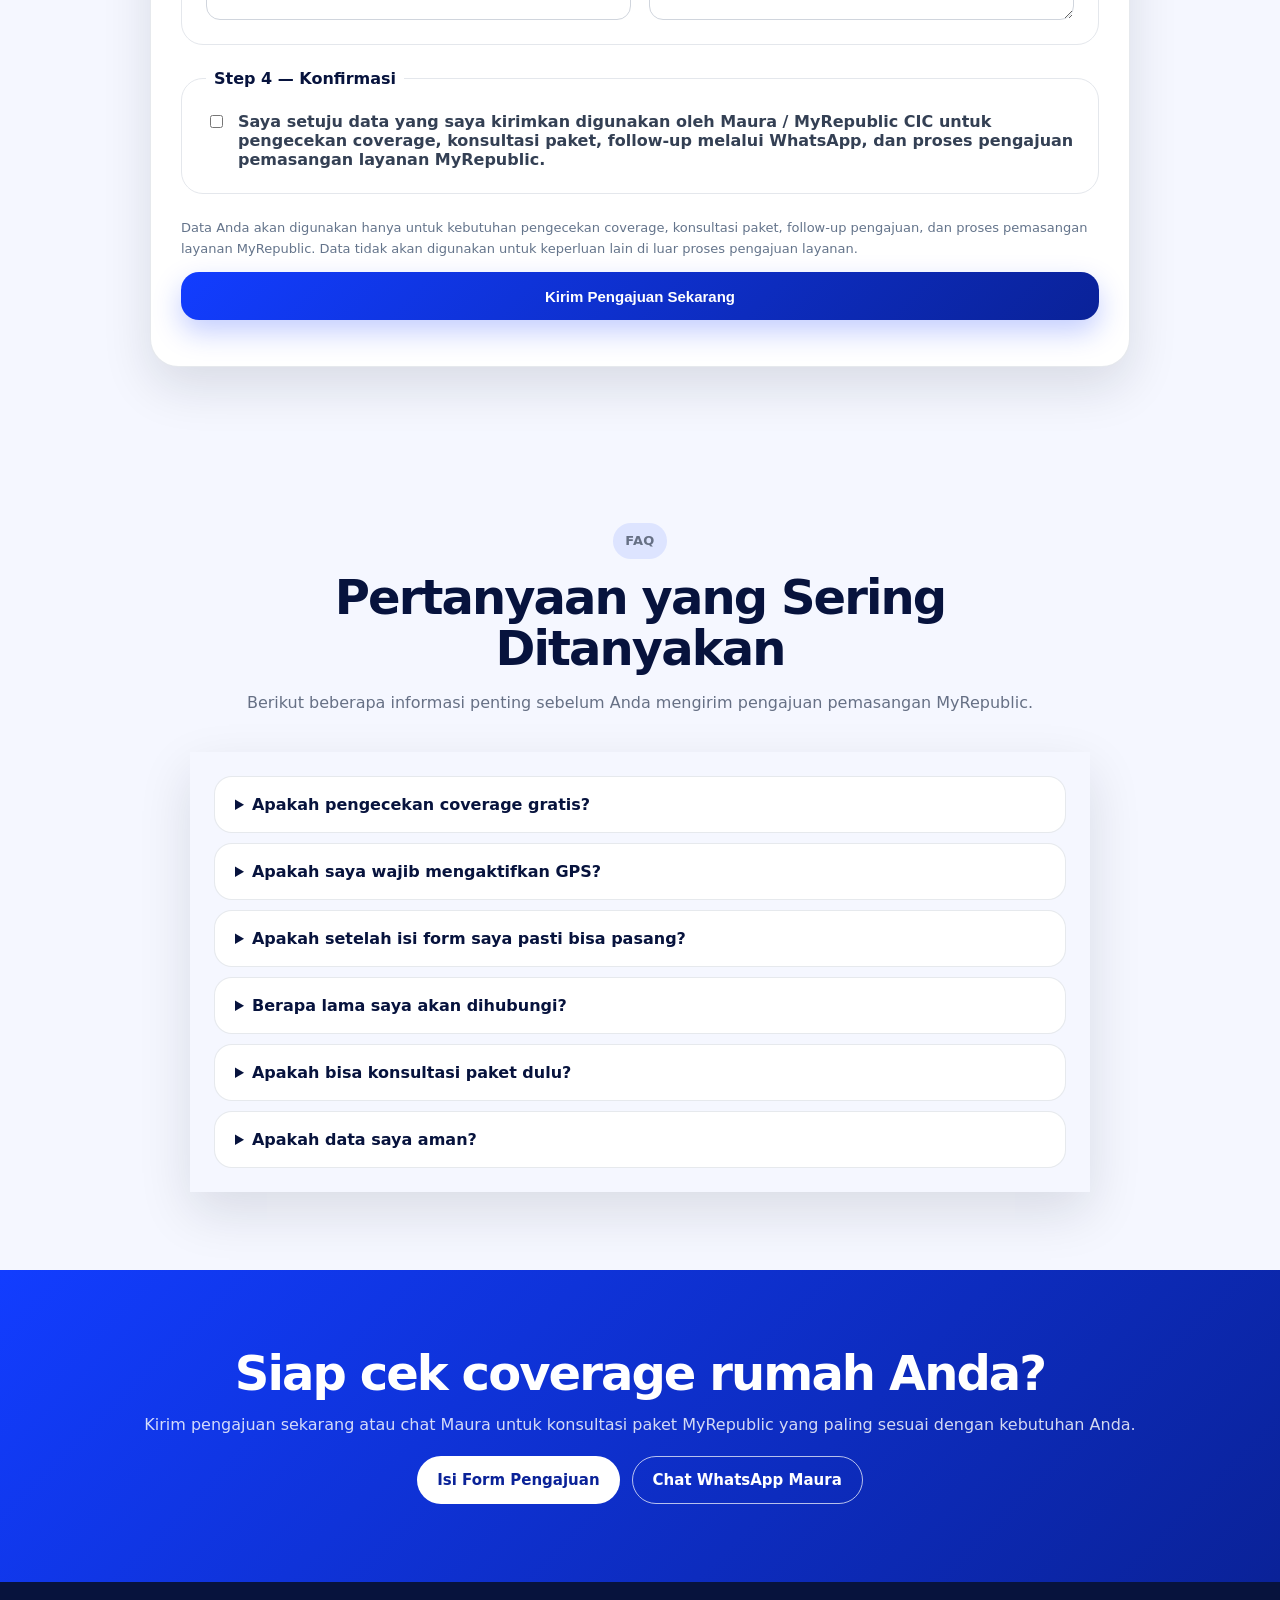
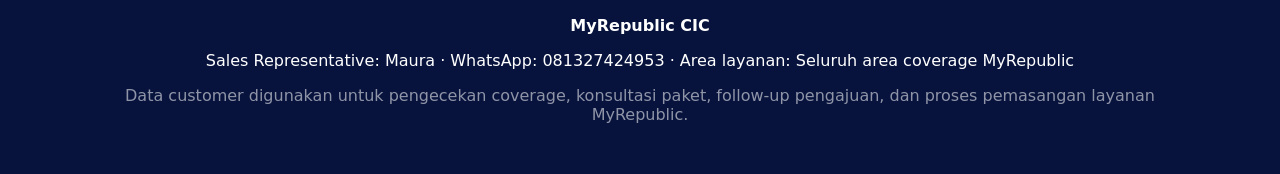
==== commit bc929cf5: "Add ComboTV side product option" ====
--- a/index.html
+++ b/index.html
@@ -394,44 +394,52 @@
     </fieldset>
 
     <fieldset>
-      <legend>Step 3 — Pilih Paket</legend>
-
-      <p class="form-helper">
-        Pilih paket yang paling sesuai. Jika masih bingung, pilih salah satu dulu dan Maura akan bantu konsultasi via WhatsApp.
-      </p>
-
-      <div class="form-grid">
-        <label>
-          Paket yang diminati
-          <select name="packageName" id="packageSelect" required>
-  <option value="">Pilih paket</option>
-
-  <option value="Neo 100Mbps">Neo 100Mbps</option>
-  <option value="Velo 150Mbps">Velo 150Mbps</option>
-  <option value="Nexus 300Mbps">Nexus 300Mbps</option>
-
-  <option value="MyGamer Silver 250Mbps">MyGamer Silver 250Mbps</option>
-  <option value="MyGamer Gold 500Mbps">MyGamer Gold 500Mbps</option>
-  <option value="MyGamer Diamond 750Mbps">MyGamer Diamond 750Mbps</option>
-  <option value="MyGamer Platinum 1Gbps">MyGamer Platinum 1Gbps</option>
-</select>
-        </label>
-
-        <label>
-          Promo yang dipilih
-          <input name="promo" placeholder="Contoh: Promo bulan ini / belum tahu" />
-        </label>
-
-        <label>
-          Catatan tambahan
-          <textarea
-            name="notes"
-            rows="3"
-            placeholder="Contoh: ingin dipasang hari Sabtu jika coverage tersedia"
-          ></textarea>
-        </label>
-      </div>
-    </fieldset>
+  <legend>Step 3 — Pilih Paket</legend>
+
+  <p class="form-helper">
+    Pilih paket yang paling sesuai. Jika masih bingung, pilih salah satu dulu dan Maura akan bantu konsultasi via WhatsApp.
+  </p>
+
+  <div class="form-grid">
+    <label>
+      Paket yang diminati
+      <select name="packageName" id="packageSelect" required>
+        <option value="">Pilih paket</option>
+
+        <option value="Neo 100Mbps">Neo 100Mbps</option>
+        <option value="Velo 150Mbps">Velo 150Mbps</option>
+        <option value="Nexus 300Mbps">Nexus 300Mbps</option>
+
+        <option value="MyGamer Silver 250Mbps">MyGamer Silver 250Mbps</option>
+        <option value="MyGamer Gold 500Mbps">MyGamer Gold 500Mbps</option>
+        <option value="MyGamer Diamond 750Mbps">MyGamer Diamond 750Mbps</option>
+        <option value="MyGamer Platinum 1Gbps">MyGamer Platinum 1Gbps</option>
+      </select>
+    </label>
+
+    <label>
+      Tambahan layanan opsional
+      <select name="sideProduct">
+        <option value="">Tidak pilih tambahan</option>
+        <option value="ComboTV">ComboTV - Rp 95.000/bulan</option>
+      </select>
+    </label>
+
+    <label>
+      Promo yang dipilih
+      <input name="promo" placeholder="Contoh: Promo bulan ini / belum tahu" />
+    </label>
+
+    <label>
+      Catatan tambahan
+      <textarea
+        name="notes"
+        rows="3"
+        placeholder="Contoh: ingin dipasang hari Sabtu jika coverage tersedia"
+      ></textarea>
+    </label>
+  </div>
+</fieldset>
 
     <fieldset>
       <legend>Step 4 — Konfirmasi</legend>
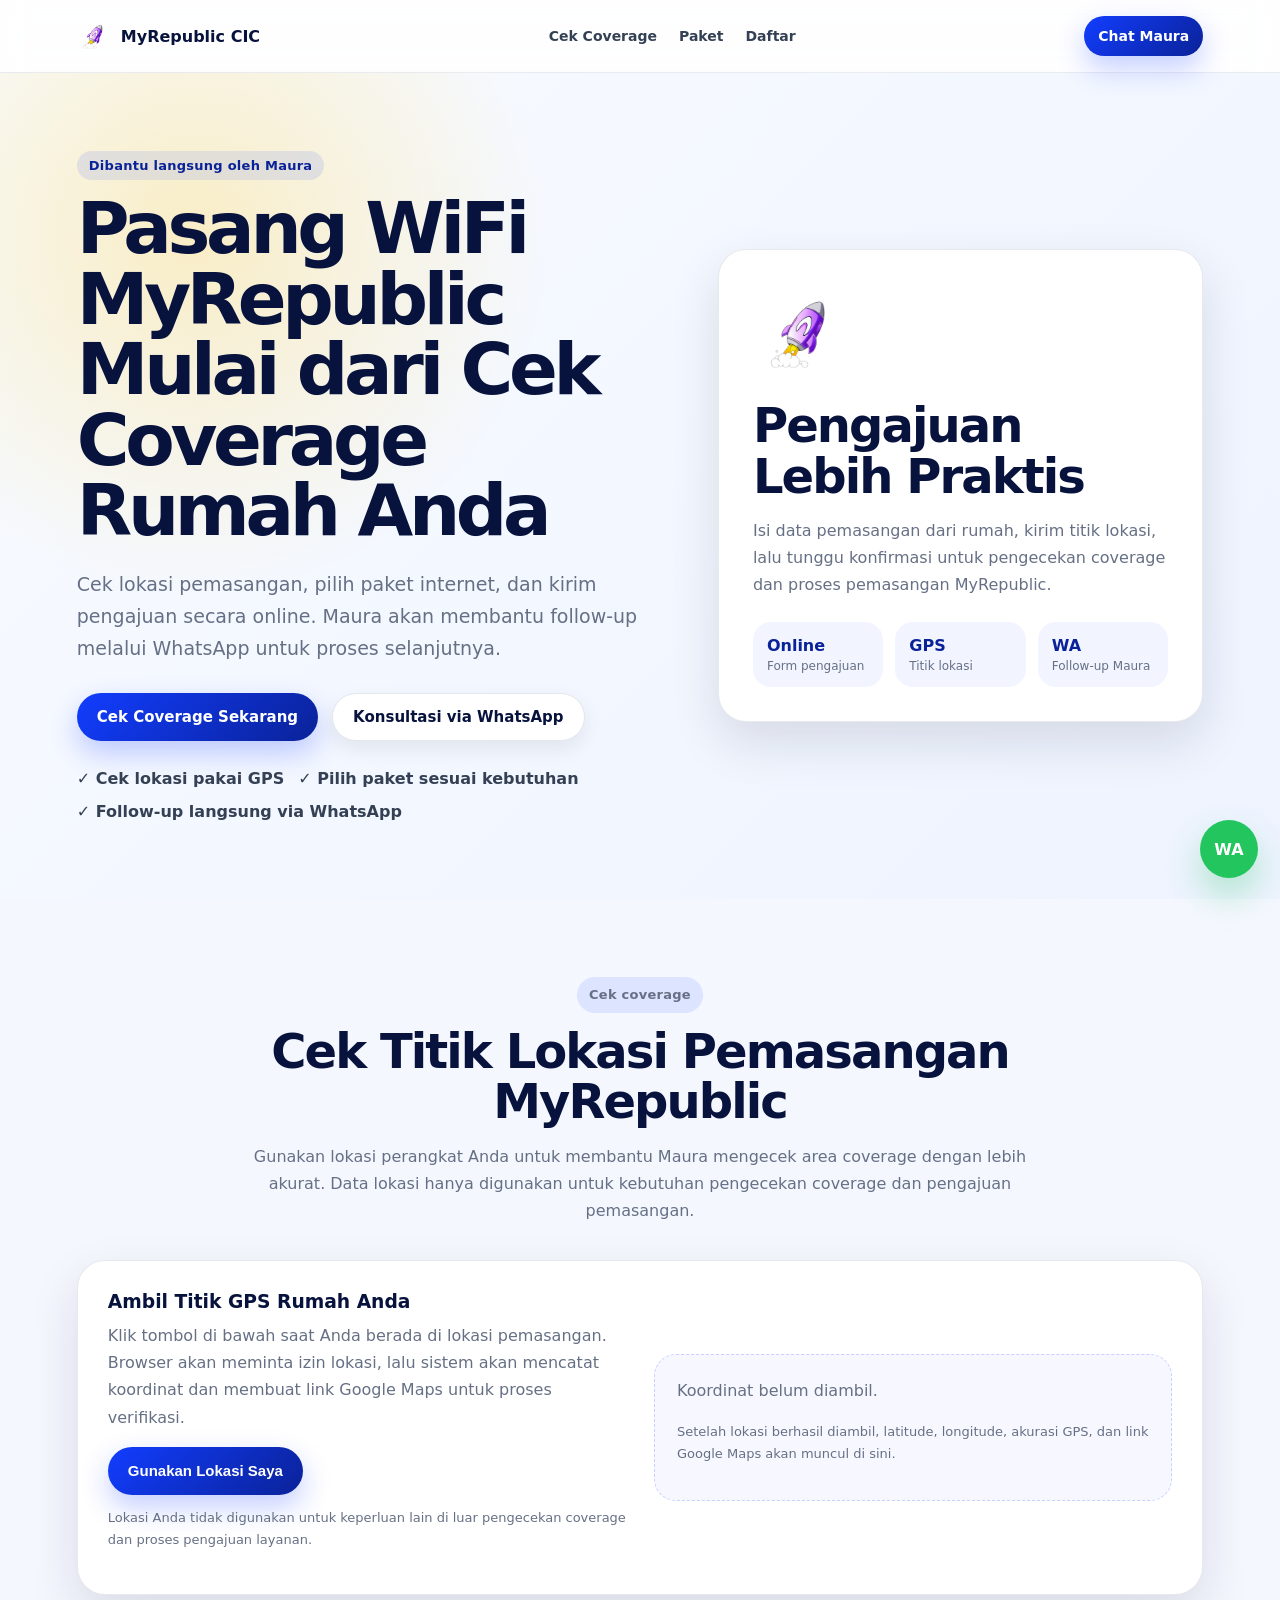
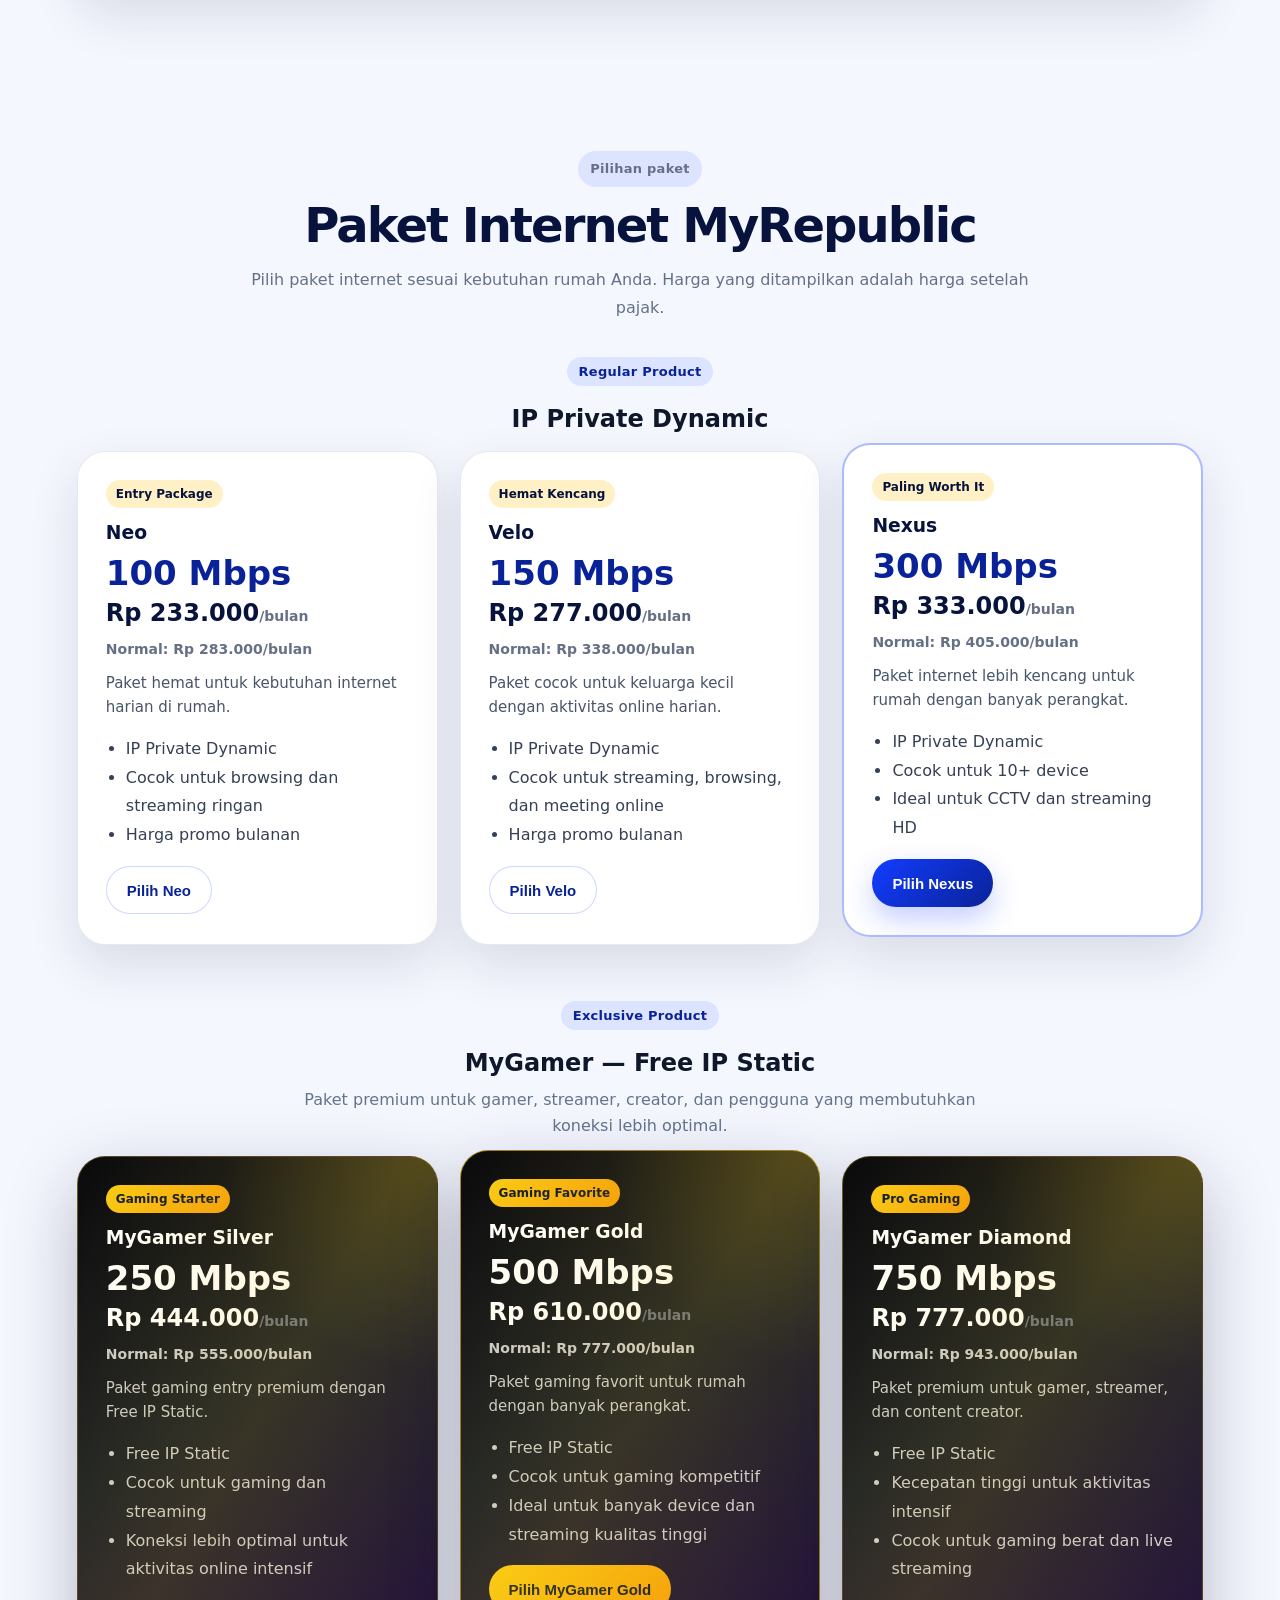
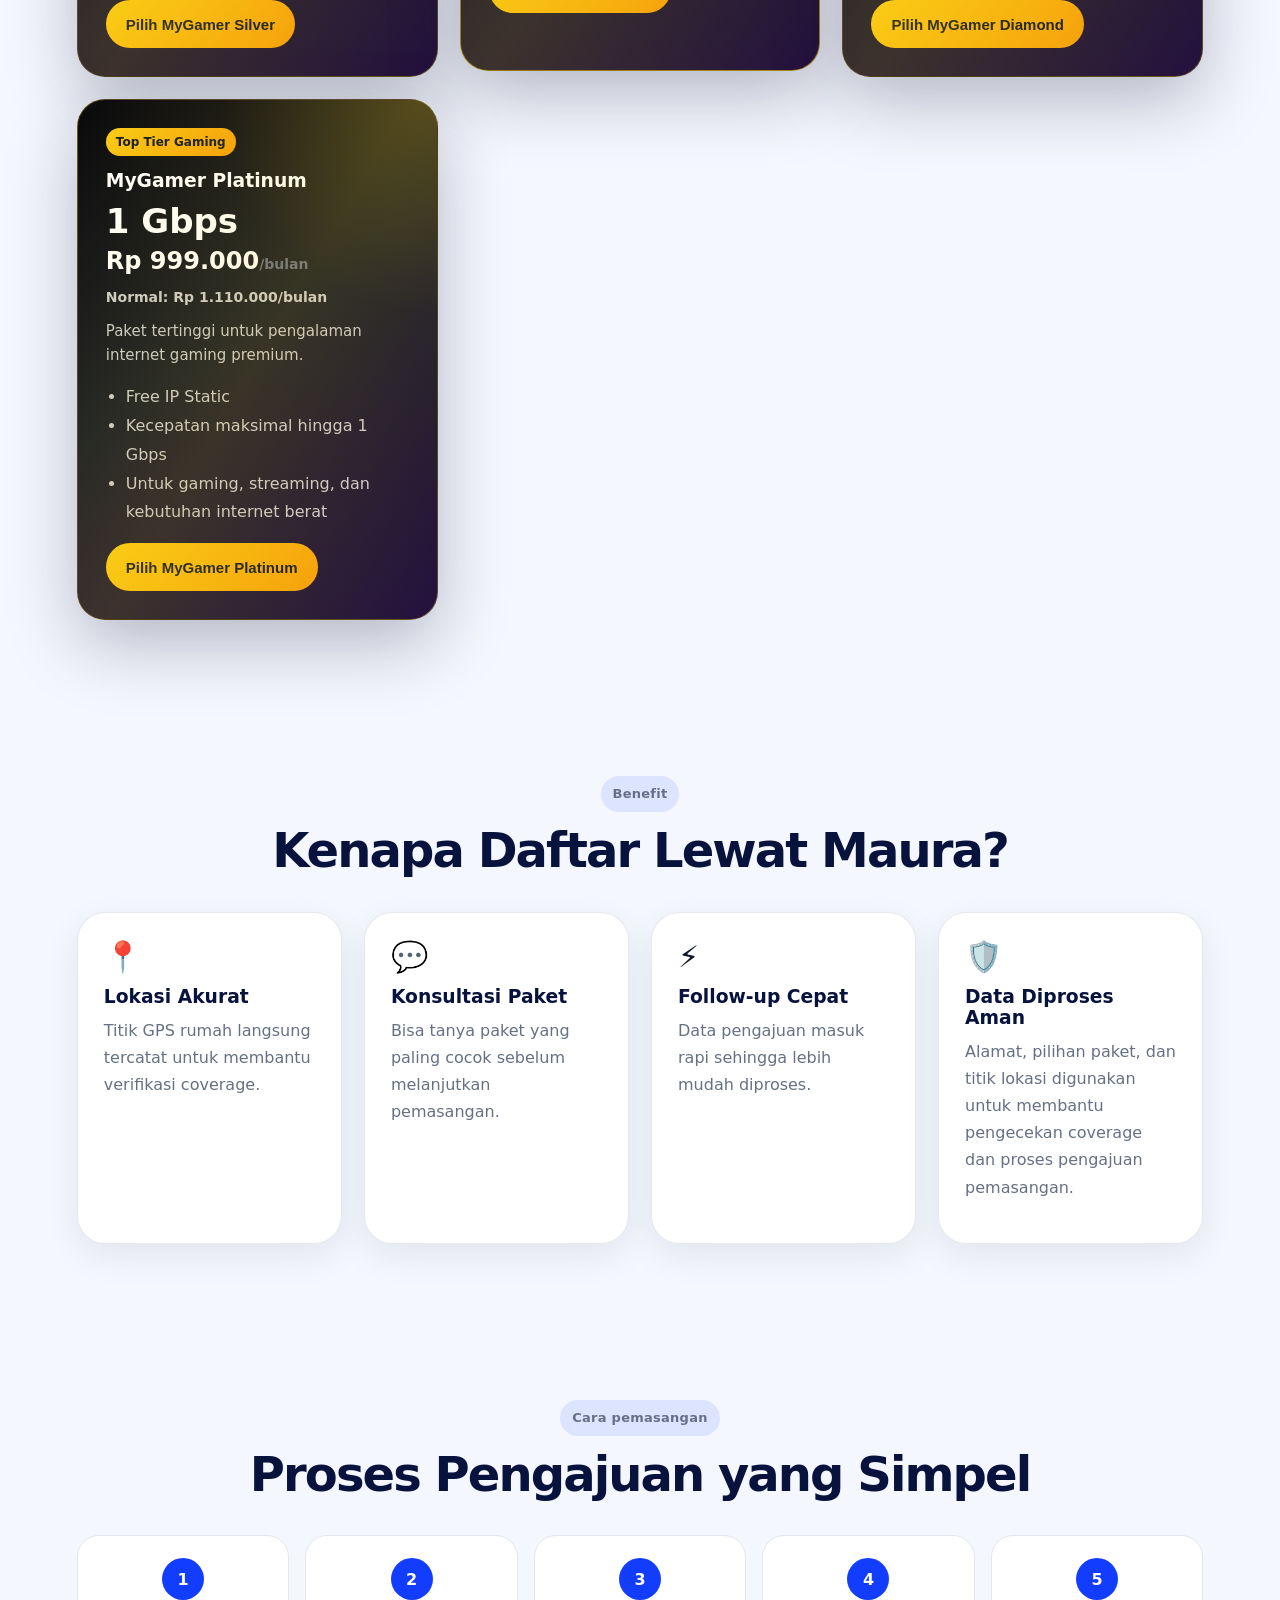
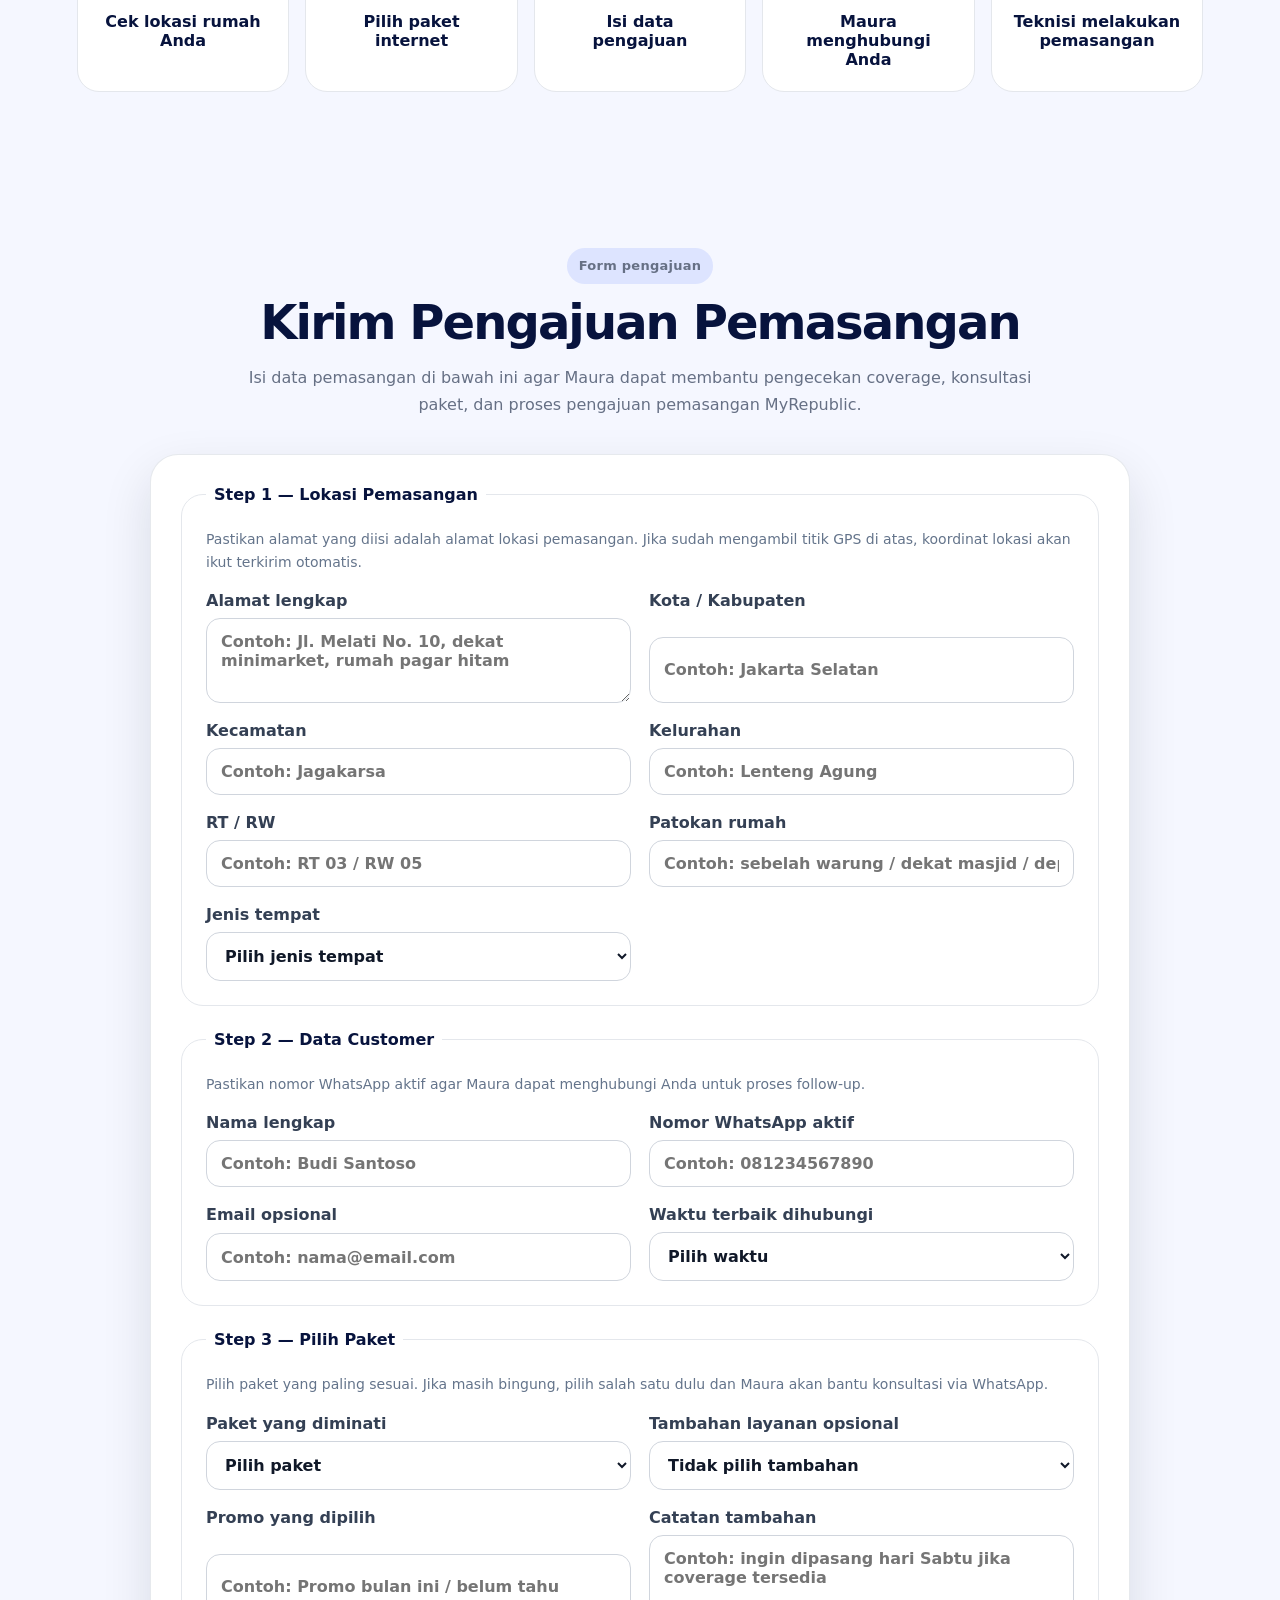
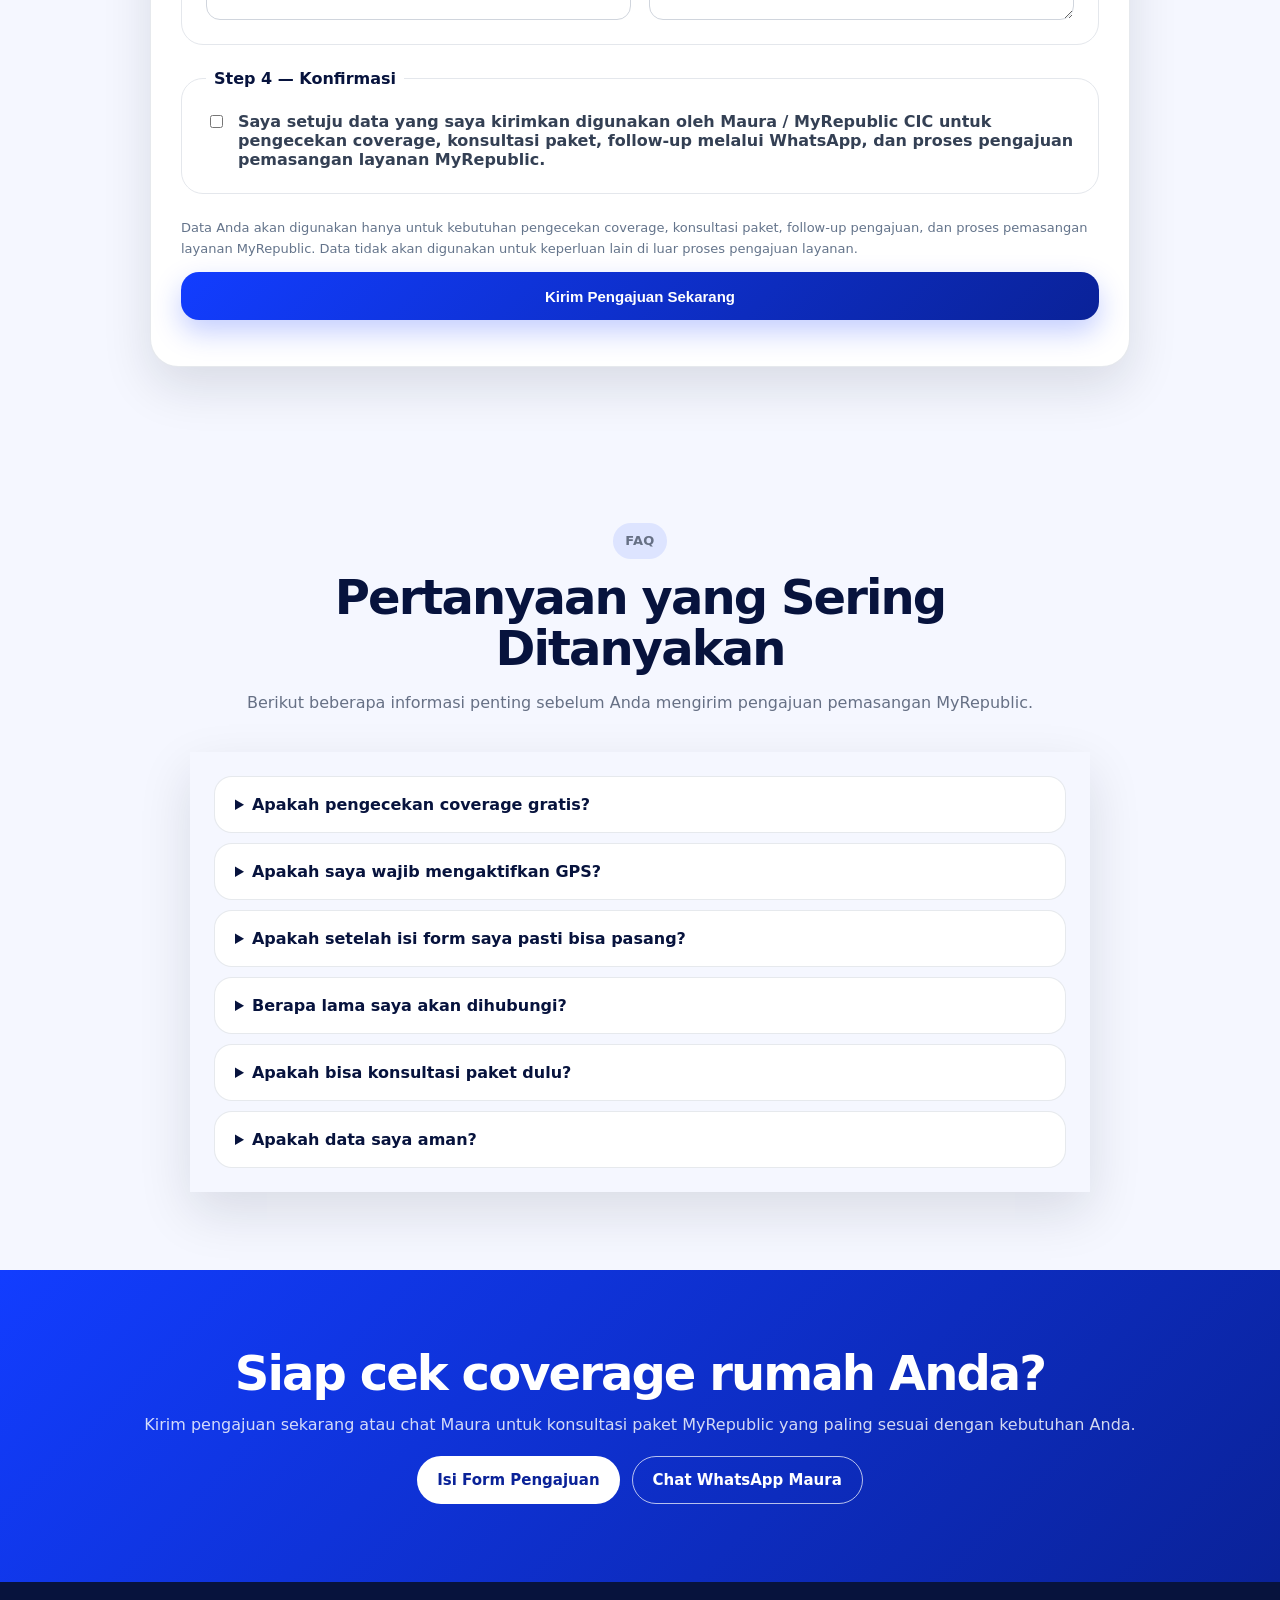
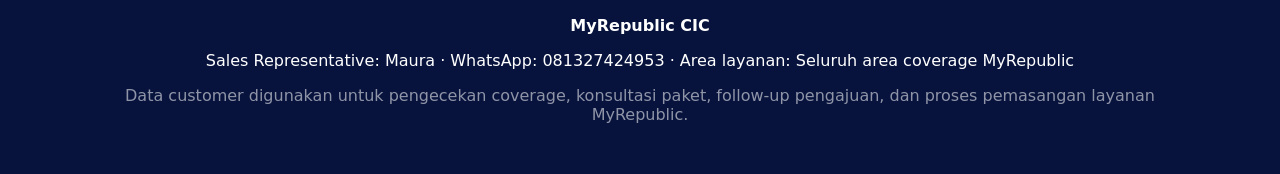
==== commit b378acec: "Add rocket logo to website" ====
--- a/index.html
+++ b/index.html
@@ -9,10 +9,10 @@
 </head>
 <body>
   <header class="navbar">
-    <a class="brand" href="#hero" aria-label="MyRepublic CIC Home">
-      <span class="brand-mark">M</span>
-      <span>MyRepublic CIC</span>
-    </a>
+    <a class="brand brand-with-logo" href="#hero">
+  <img src="assets/rocket-logo.png" alt="MyRepublic CIC" />
+  <span>MyRepublic CIC</span>
+</a>
     <nav class="nav-links" aria-label="Navigasi utama">
       <a href="#coverage">Cek Coverage</a>
       <a href="#packages">Paket</a>
@@ -48,8 +48,7 @@
   </div>
 
   <div class="hero-card" aria-label="Ringkasan layanan">
-    <div class="signal-icon">MR</div>
-
+    <img class="hero-rocket-logo" src="assets/rocket-logo.png" alt="MyRepublic CIC Rocket Logo" />
     <h2>Pengajuan Lebih Praktis</h2>
 
     <p>
--- a/styles.css
+++ b/styles.css
@@ -166,6 +166,26 @@
   color: #0f172a;
 }
 
+.hero-rocket-logo {
+  width: 96px;
+  height: 96px;
+  object-fit: contain;
+  display: block;
+  margin-bottom: 20px;
+}
+
+.brand-with-logo {
+  display: inline-flex;
+  align-items: center;
+  gap: 10px;
+}
+
+.brand-with-logo img {
+  width: 34px;
+  height: 34px;
+  object-fit: contain;
+}
+
 .category-desc {
   max-width: 680px;
   margin: 10px auto 0;
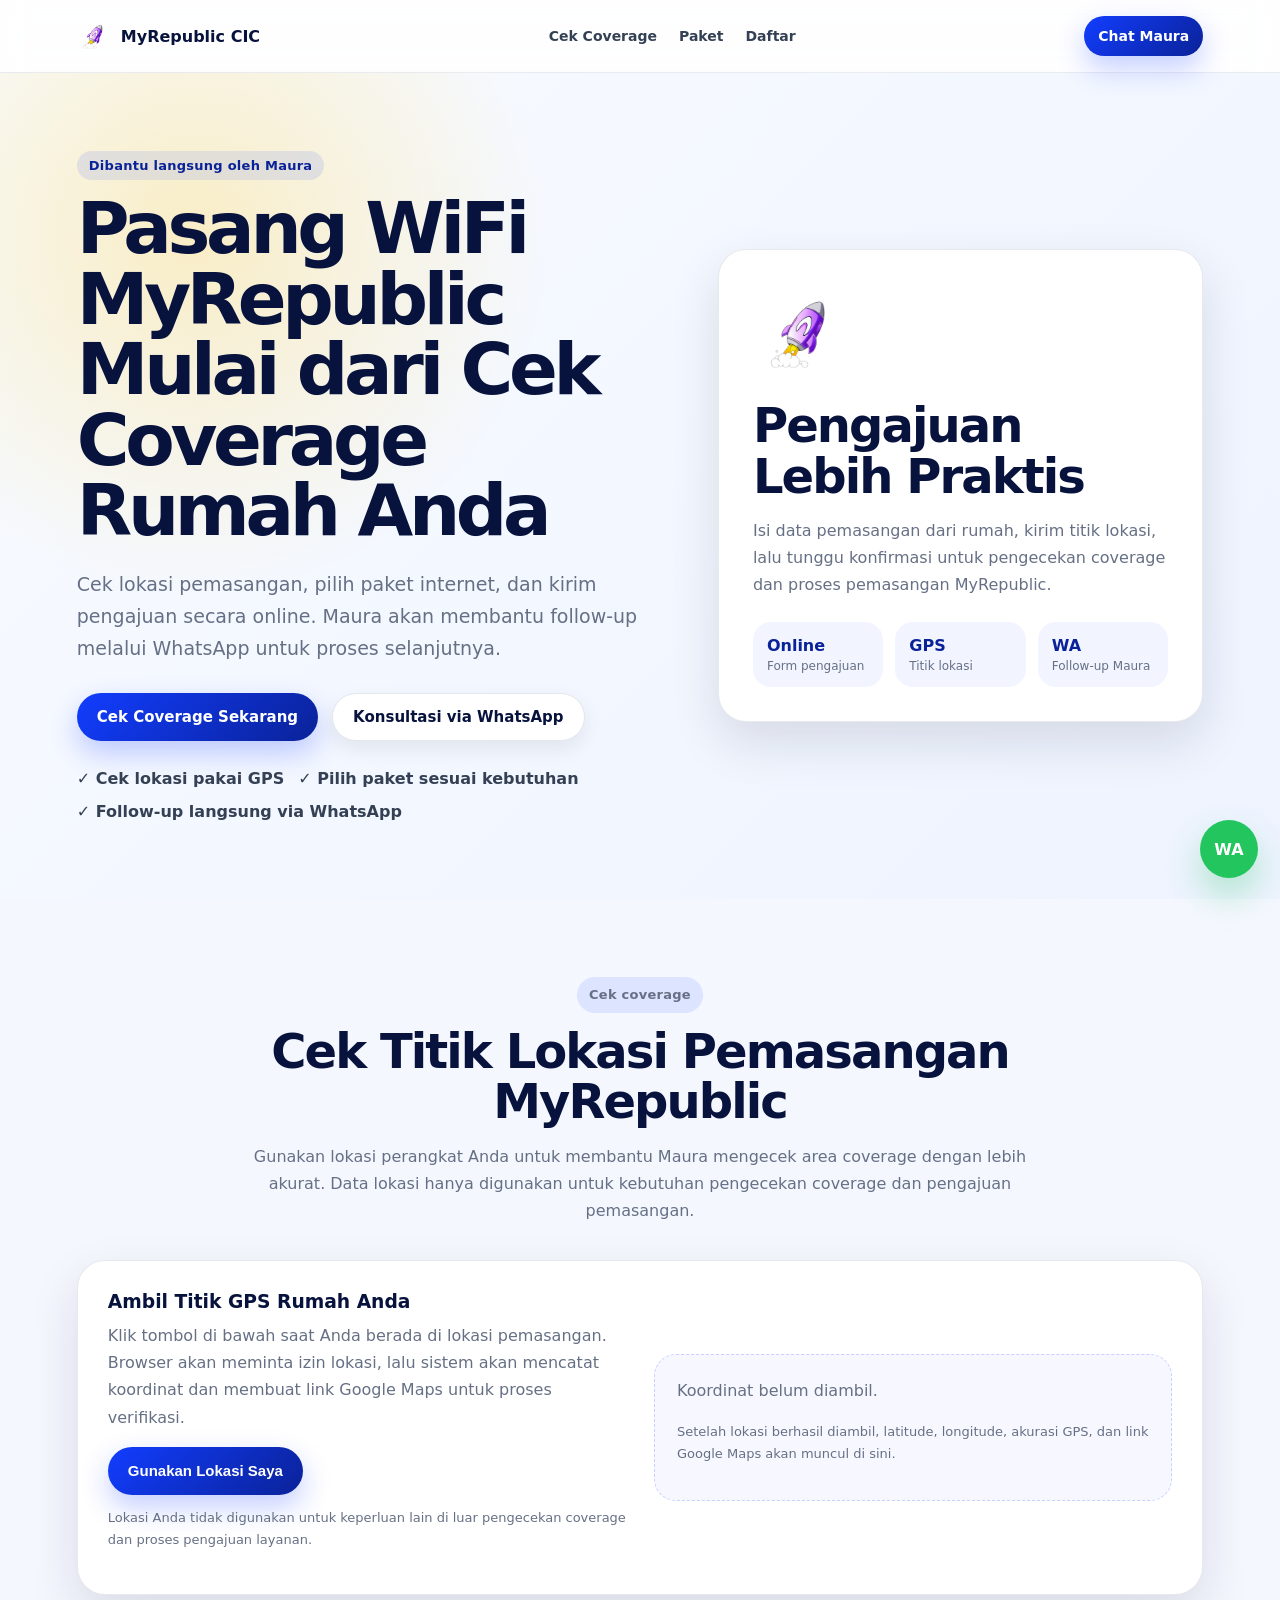
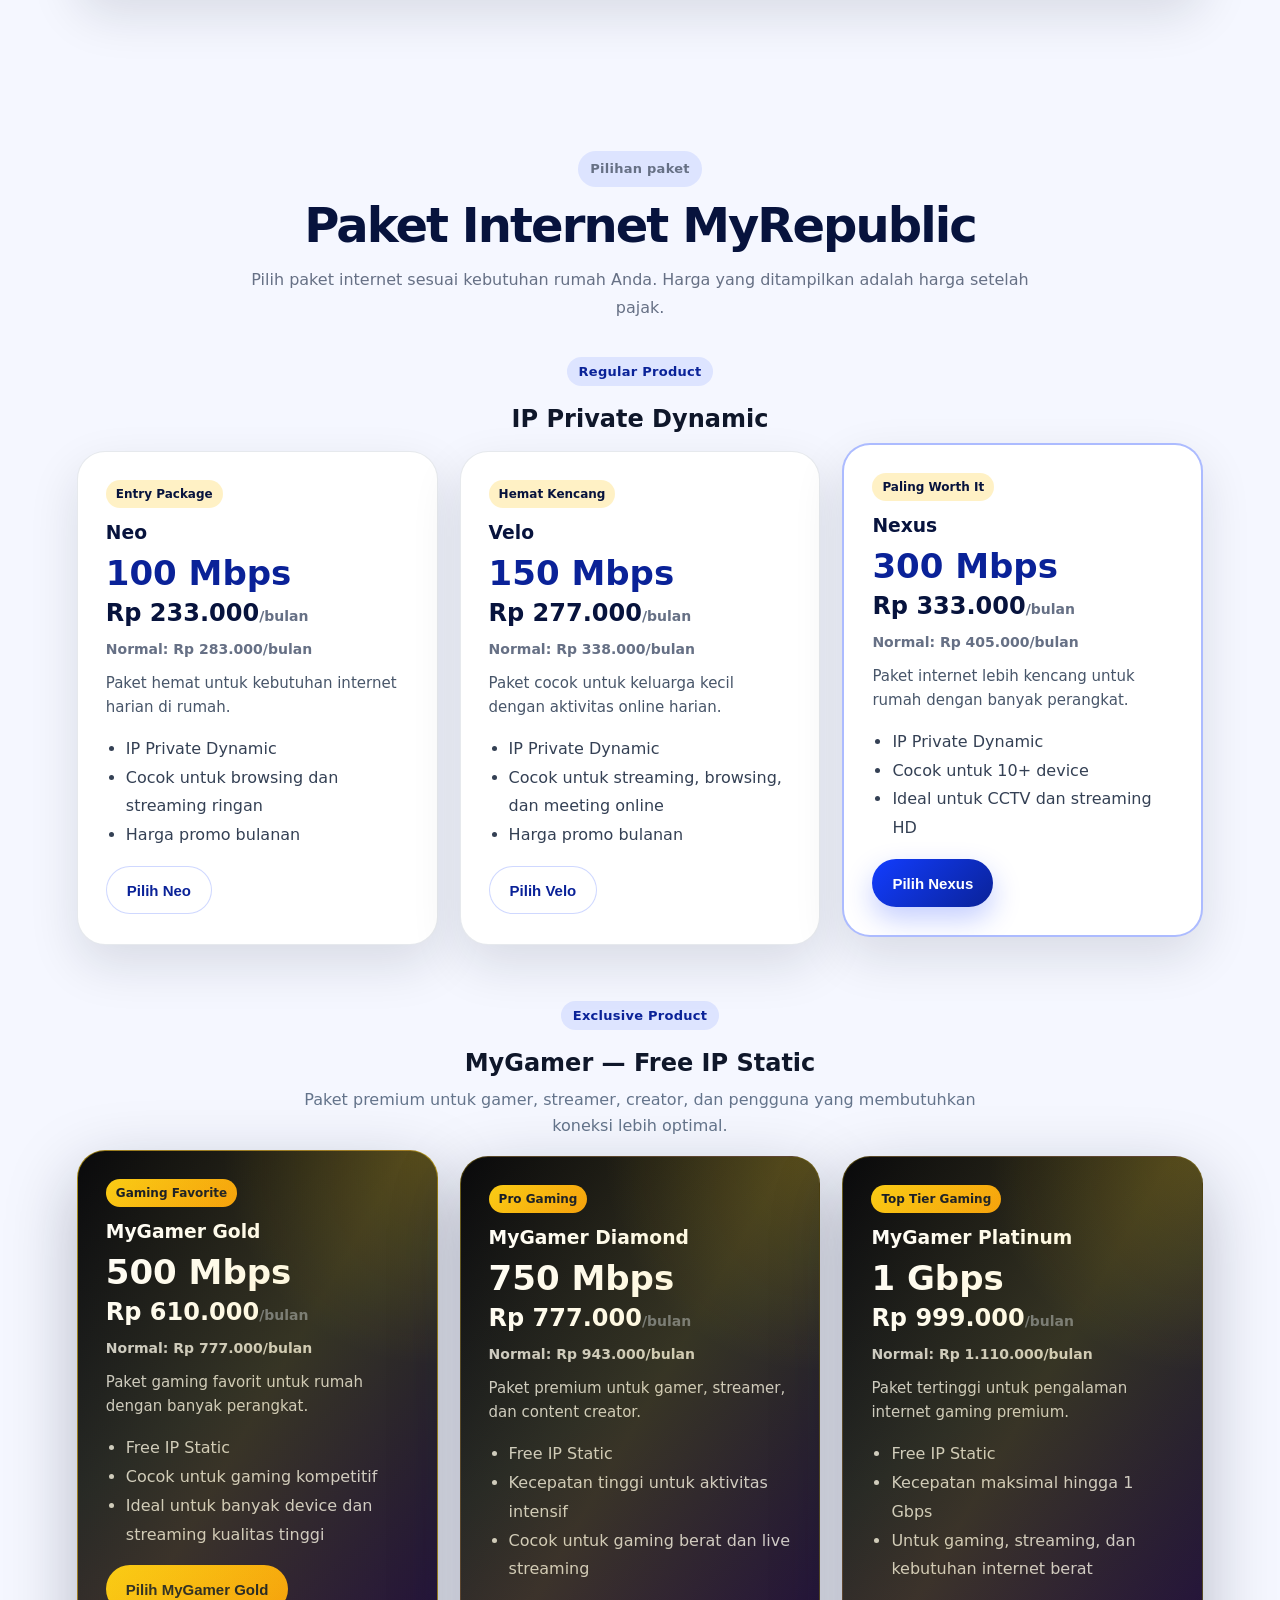
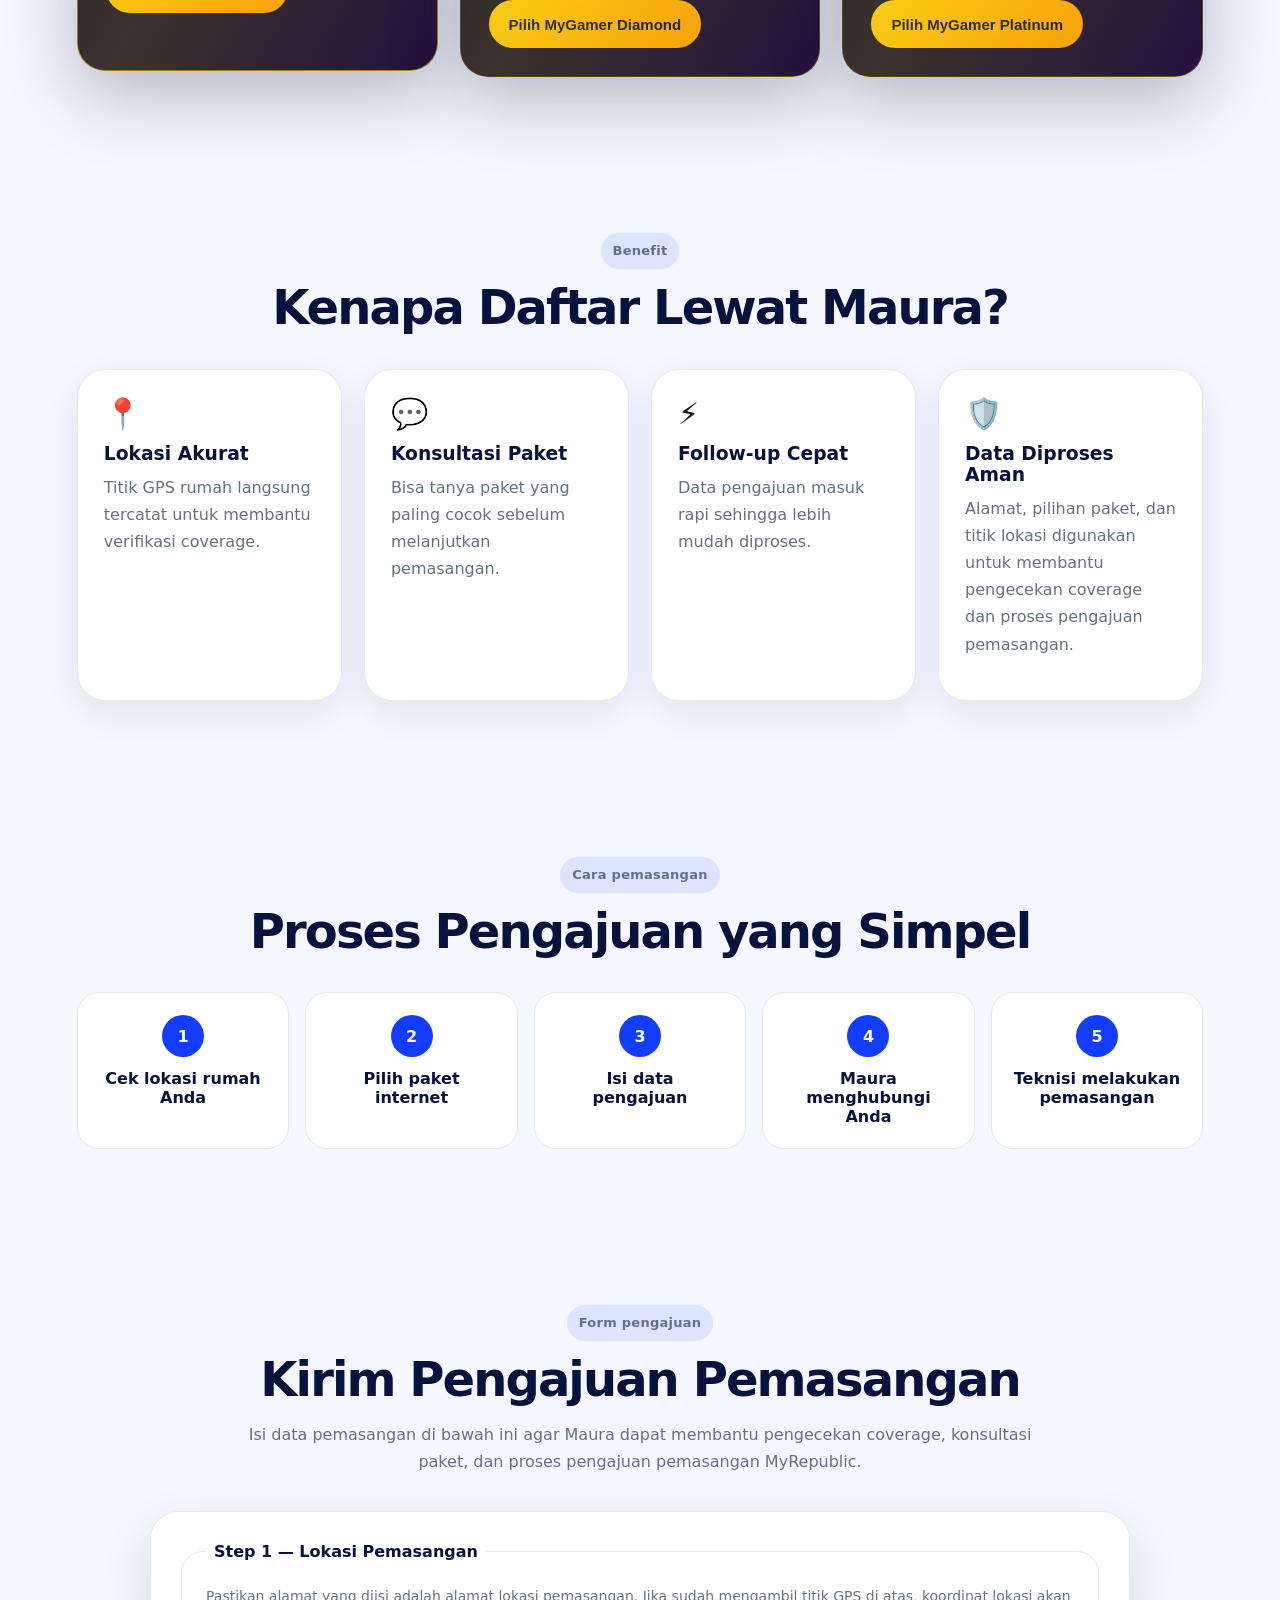
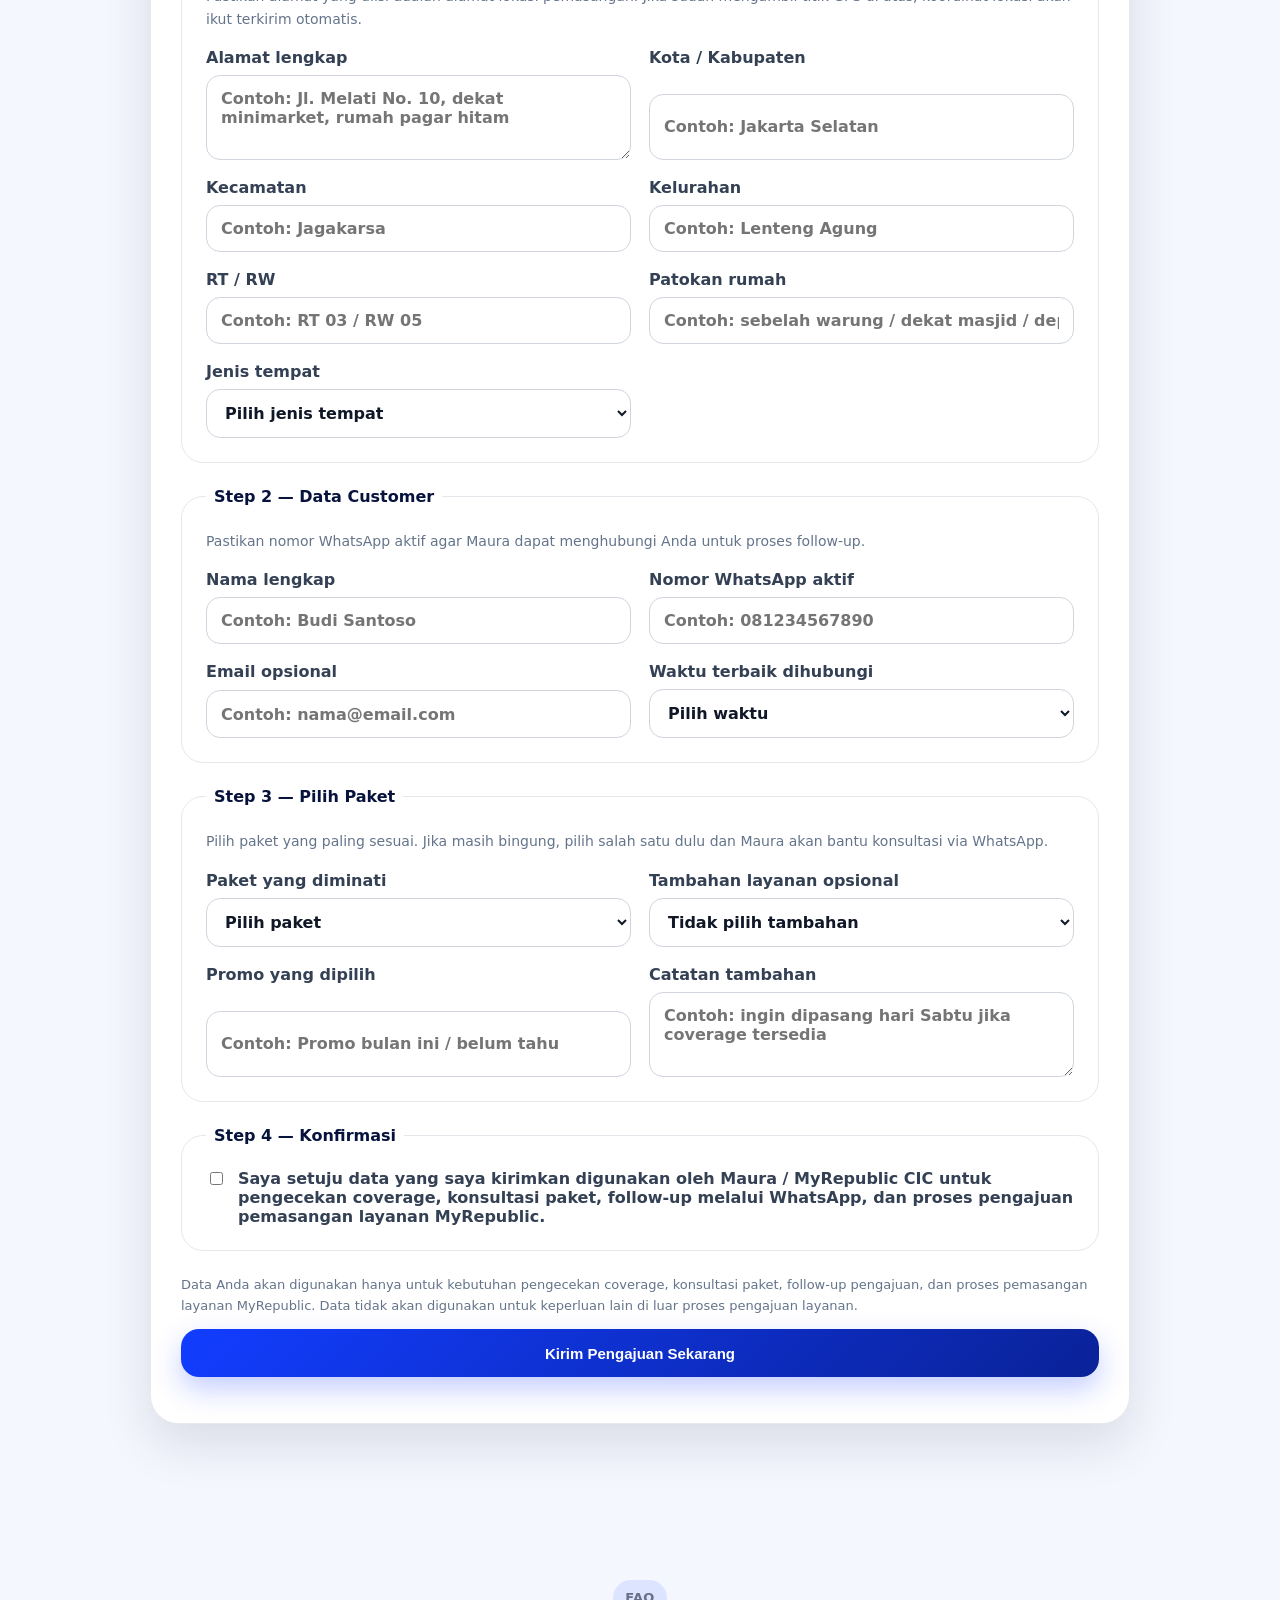
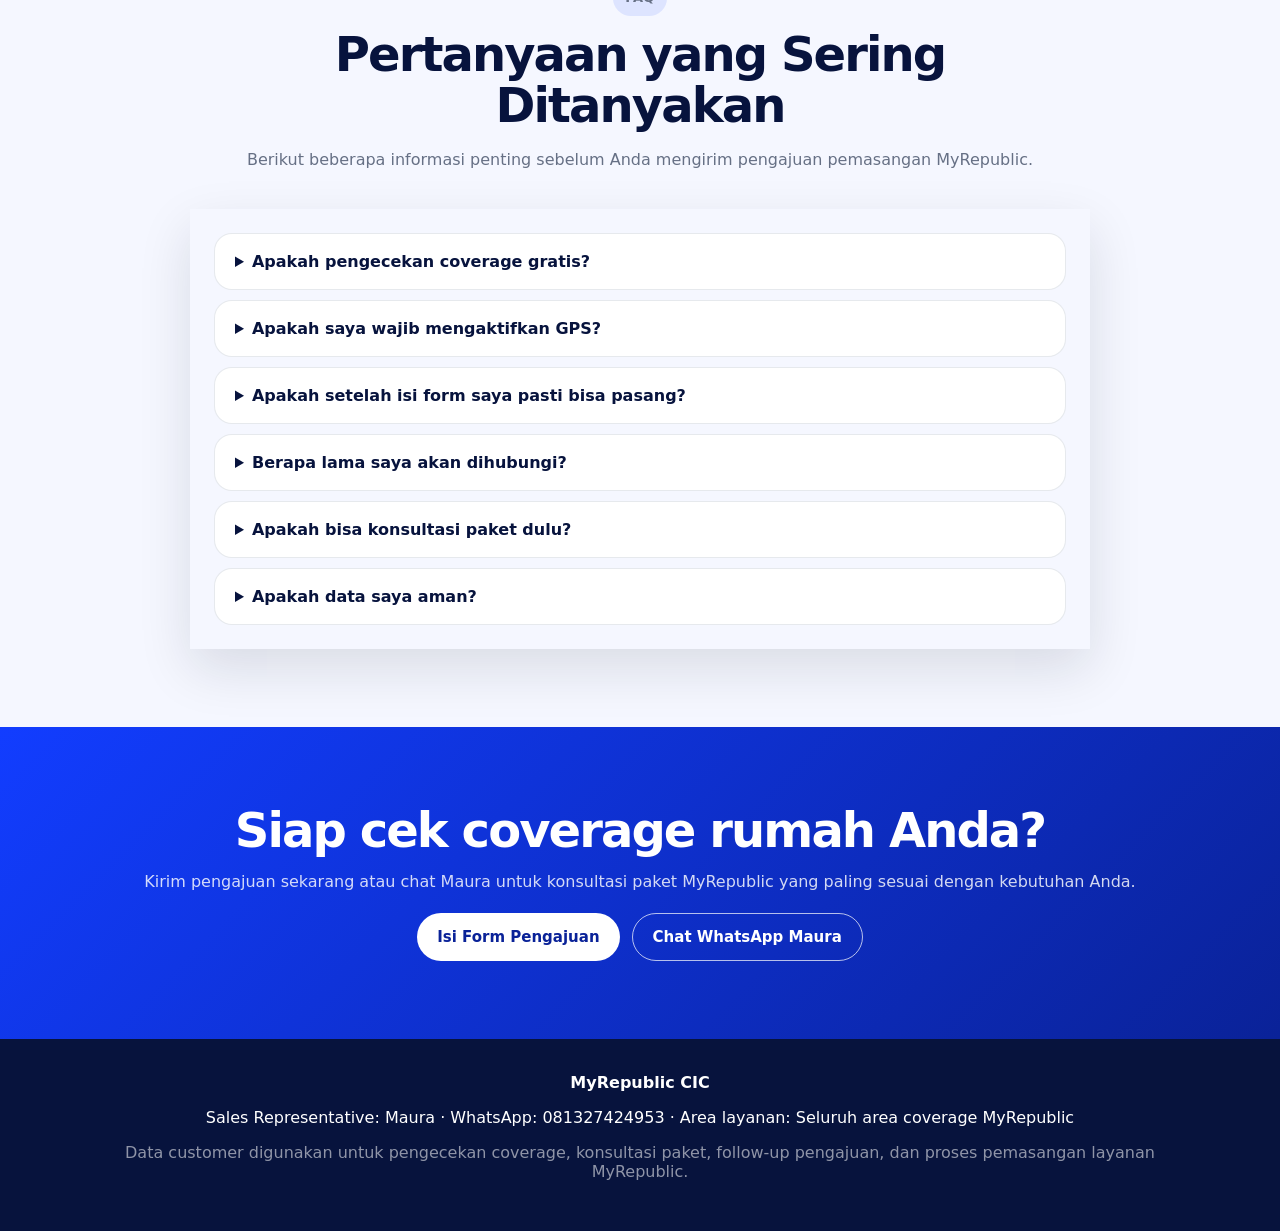
==== commit 2d0368b8: "Remove MyGamer Silver package" ====
--- a/index.html
+++ b/index.html
@@ -179,21 +179,6 @@
   </div>
 
   <div class="package-grid luxury-package-grid">
-    <article class="package-card luxury-card" data-package="MyGamer Silver 250Mbps">
-      <span class="badge luxury-badge">Gaming Starter</span>
-      <h3>MyGamer Silver</h3>
-      <p class="speed">250 Mbps</p>
-      <p class="price">Rp 444.000<span>/bulan</span></p>
-      <p class="old-price">Normal: Rp 555.000/bulan</p>
-      <p class="package-desc">Paket gaming entry premium dengan Free IP Static.</p>
-      <ul>
-        <li>Free IP Static</li>
-        <li>Cocok untuk gaming dan streaming</li>
-        <li>Koneksi lebih optimal untuk aktivitas online intensif</li>
-      </ul>
-      <button class="btn btn-luxury choose-package" type="button">Pilih MyGamer Silver</button>
-    </article>
-
     <article class="package-card luxury-card luxury-featured" data-package="MyGamer Gold 500Mbps">
       <span class="badge luxury-badge">Gaming Favorite</span>
       <h3>MyGamer Gold</h3>
@@ -409,7 +394,6 @@
         <option value="Velo 150Mbps">Velo 150Mbps</option>
         <option value="Nexus 300Mbps">Nexus 300Mbps</option>
 
-        <option value="MyGamer Silver 250Mbps">MyGamer Silver 250Mbps</option>
         <option value="MyGamer Gold 500Mbps">MyGamer Gold 500Mbps</option>
         <option value="MyGamer Diamond 750Mbps">MyGamer Diamond 750Mbps</option>
         <option value="MyGamer Platinum 1Gbps">MyGamer Platinum 1Gbps</option>
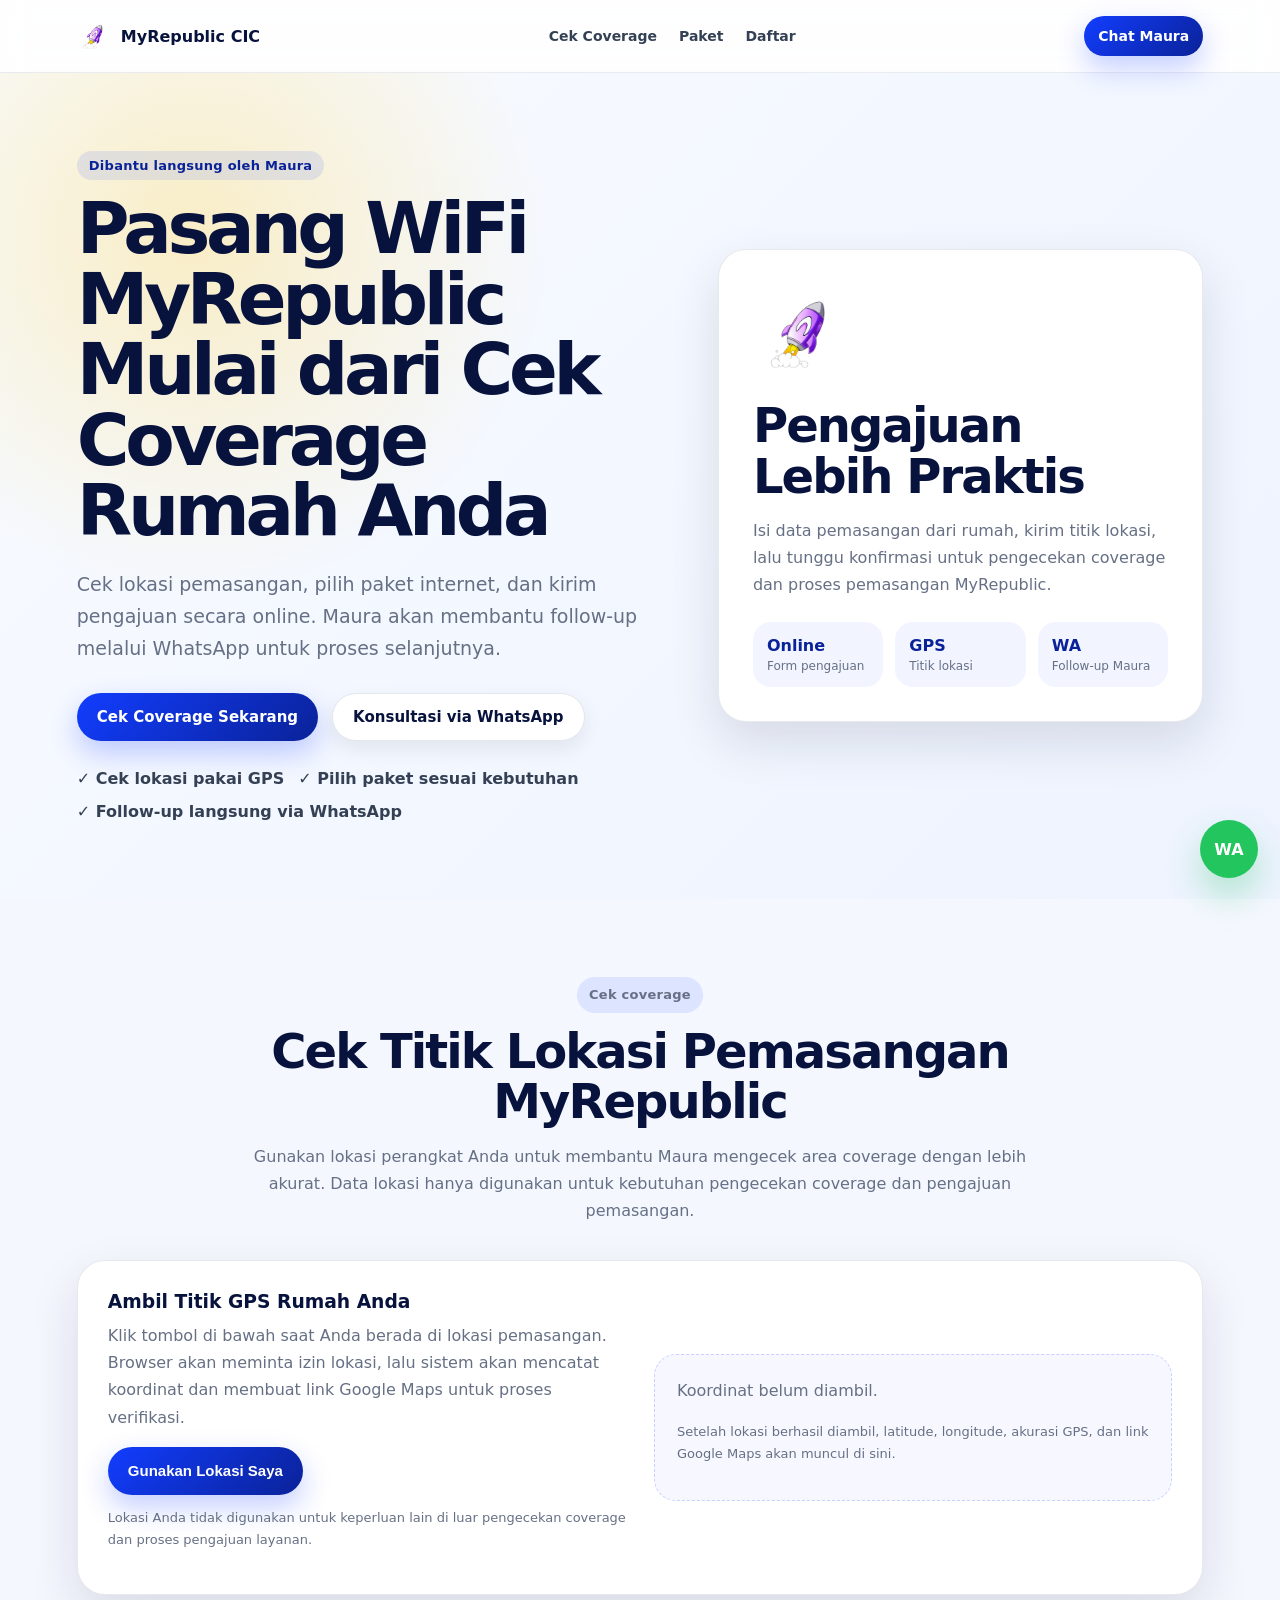
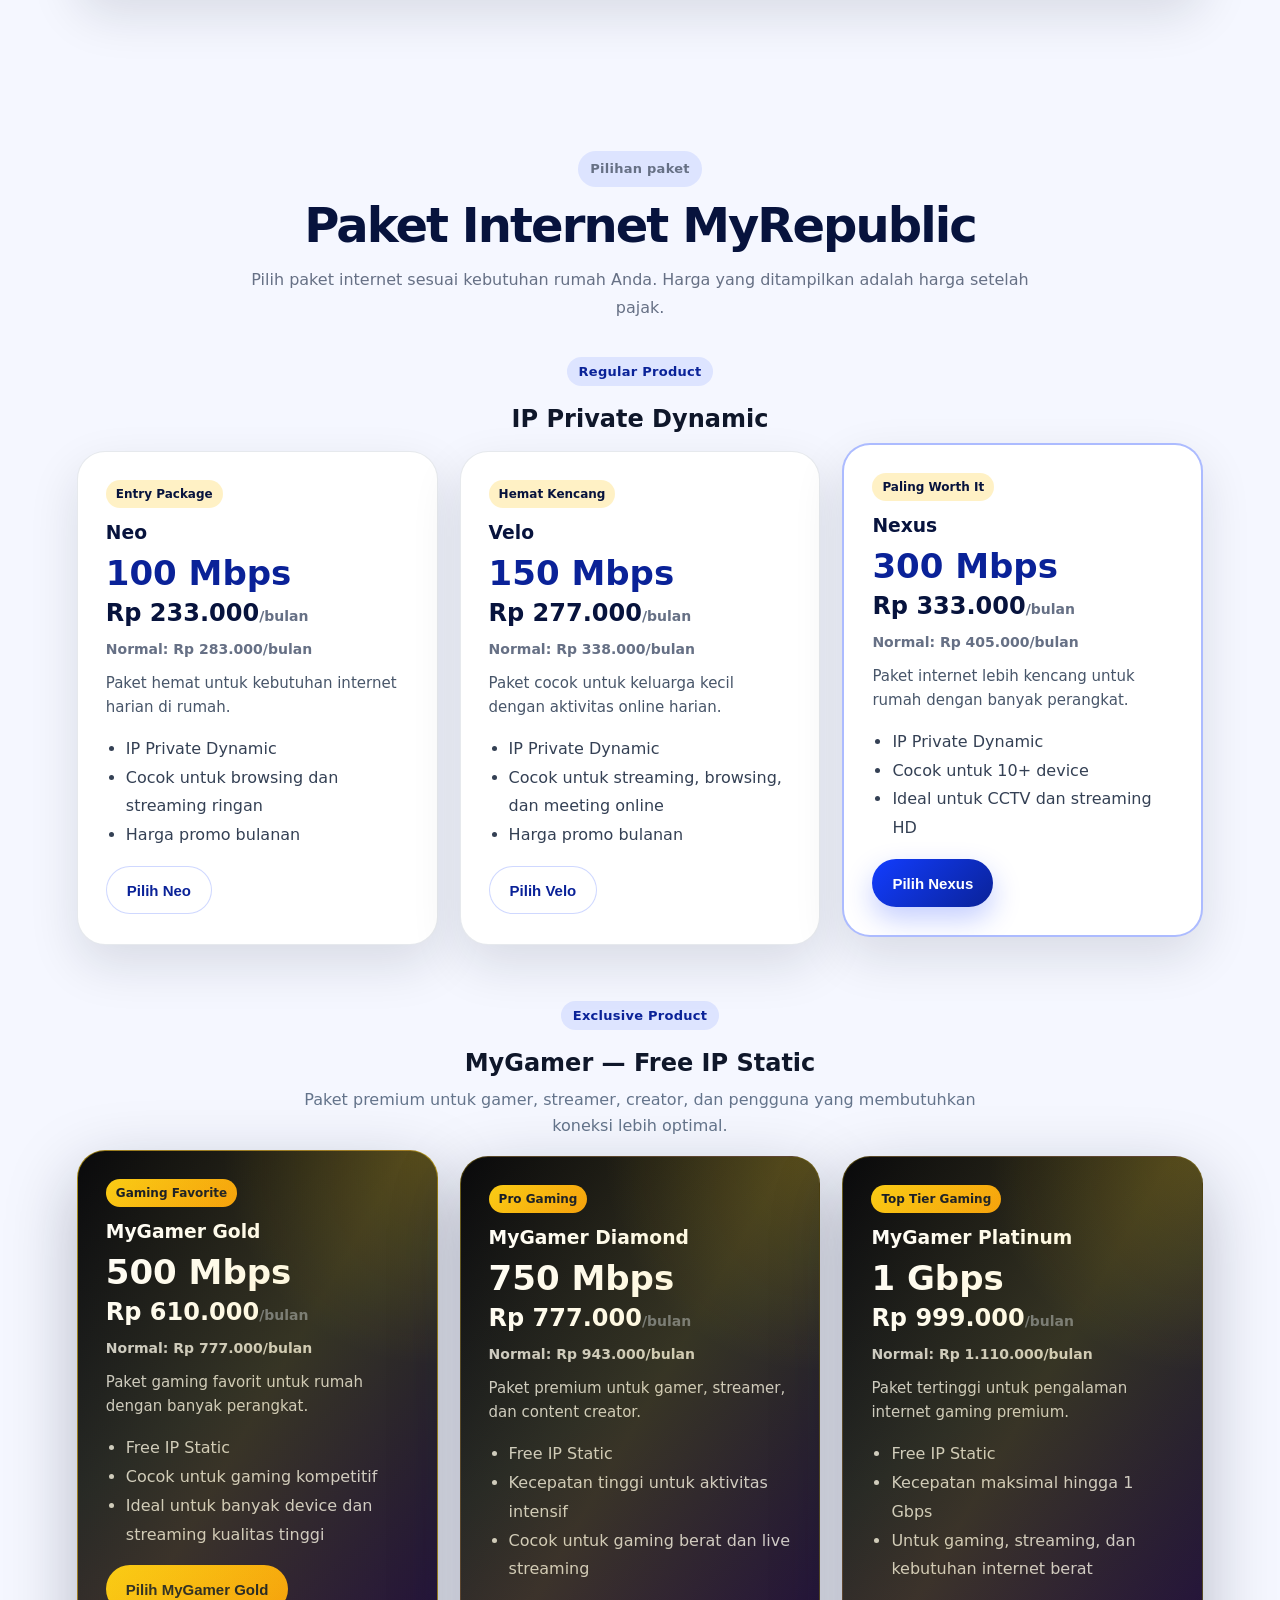
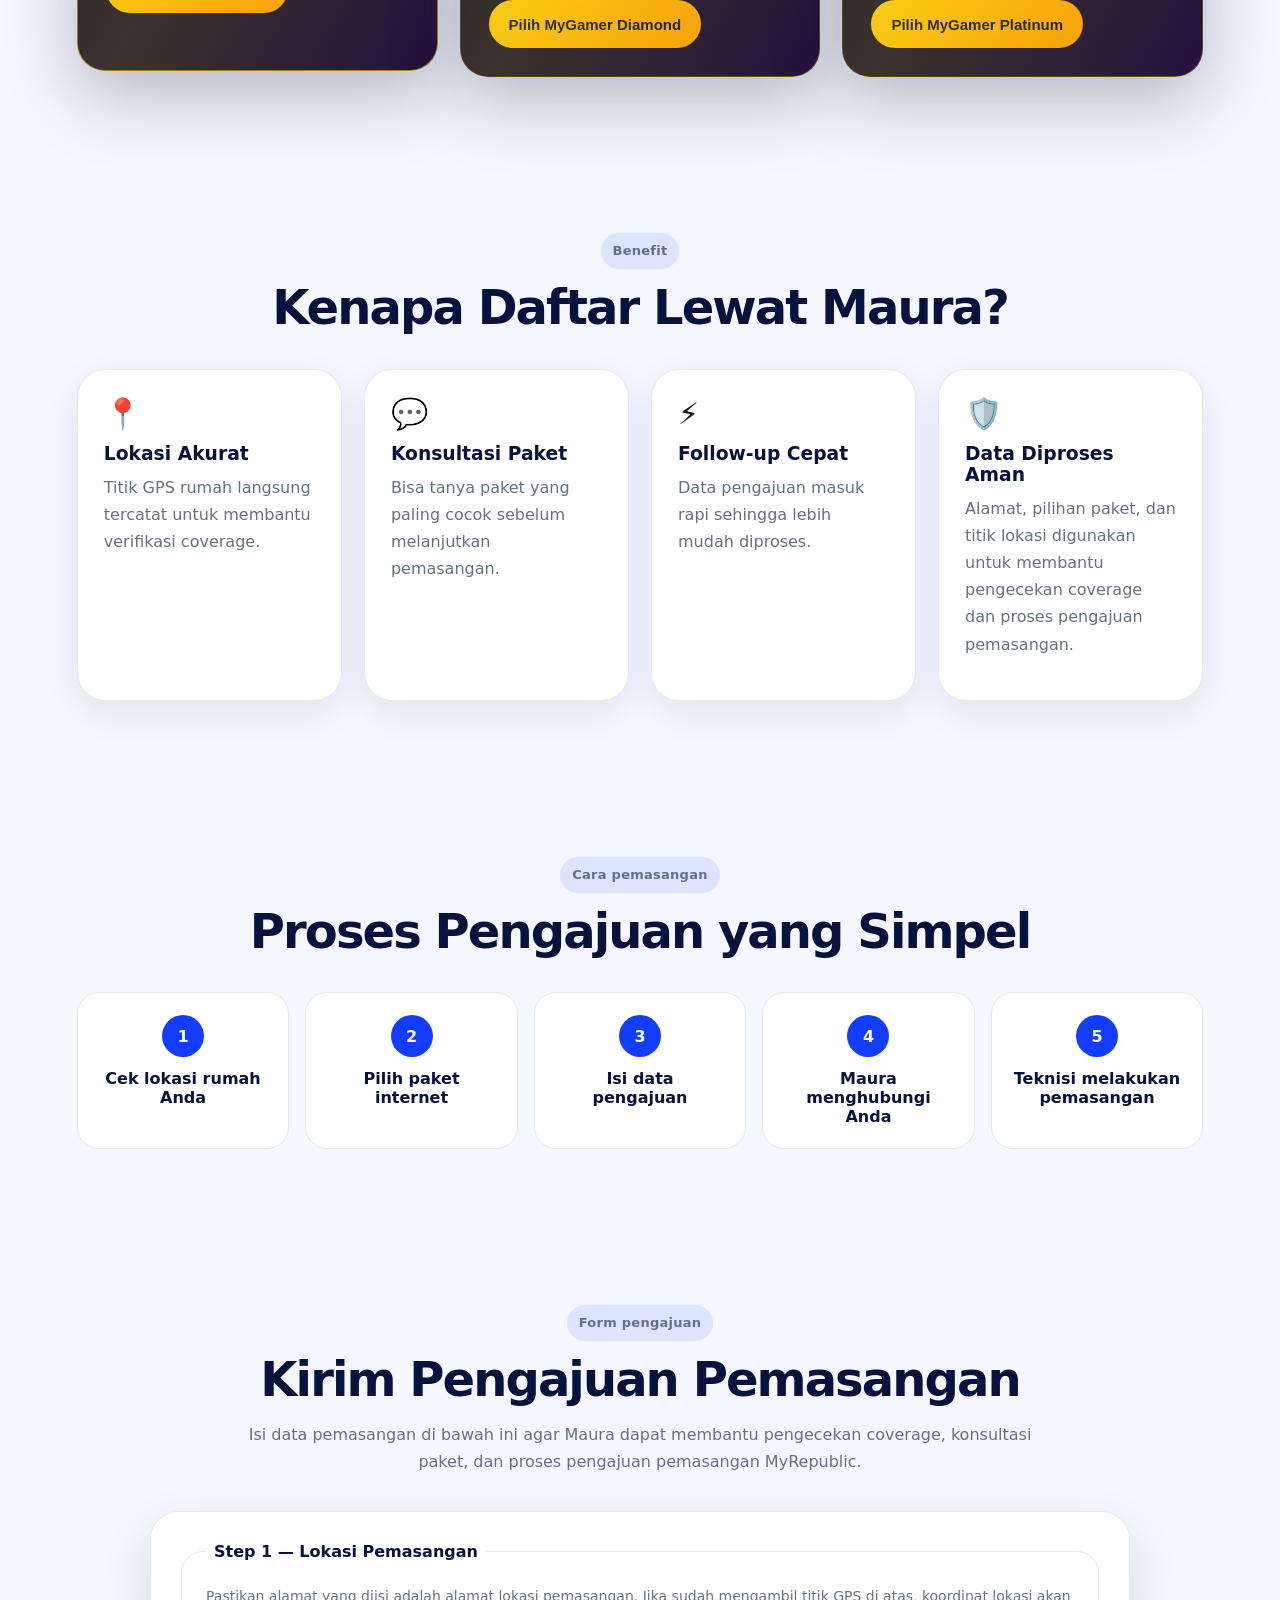
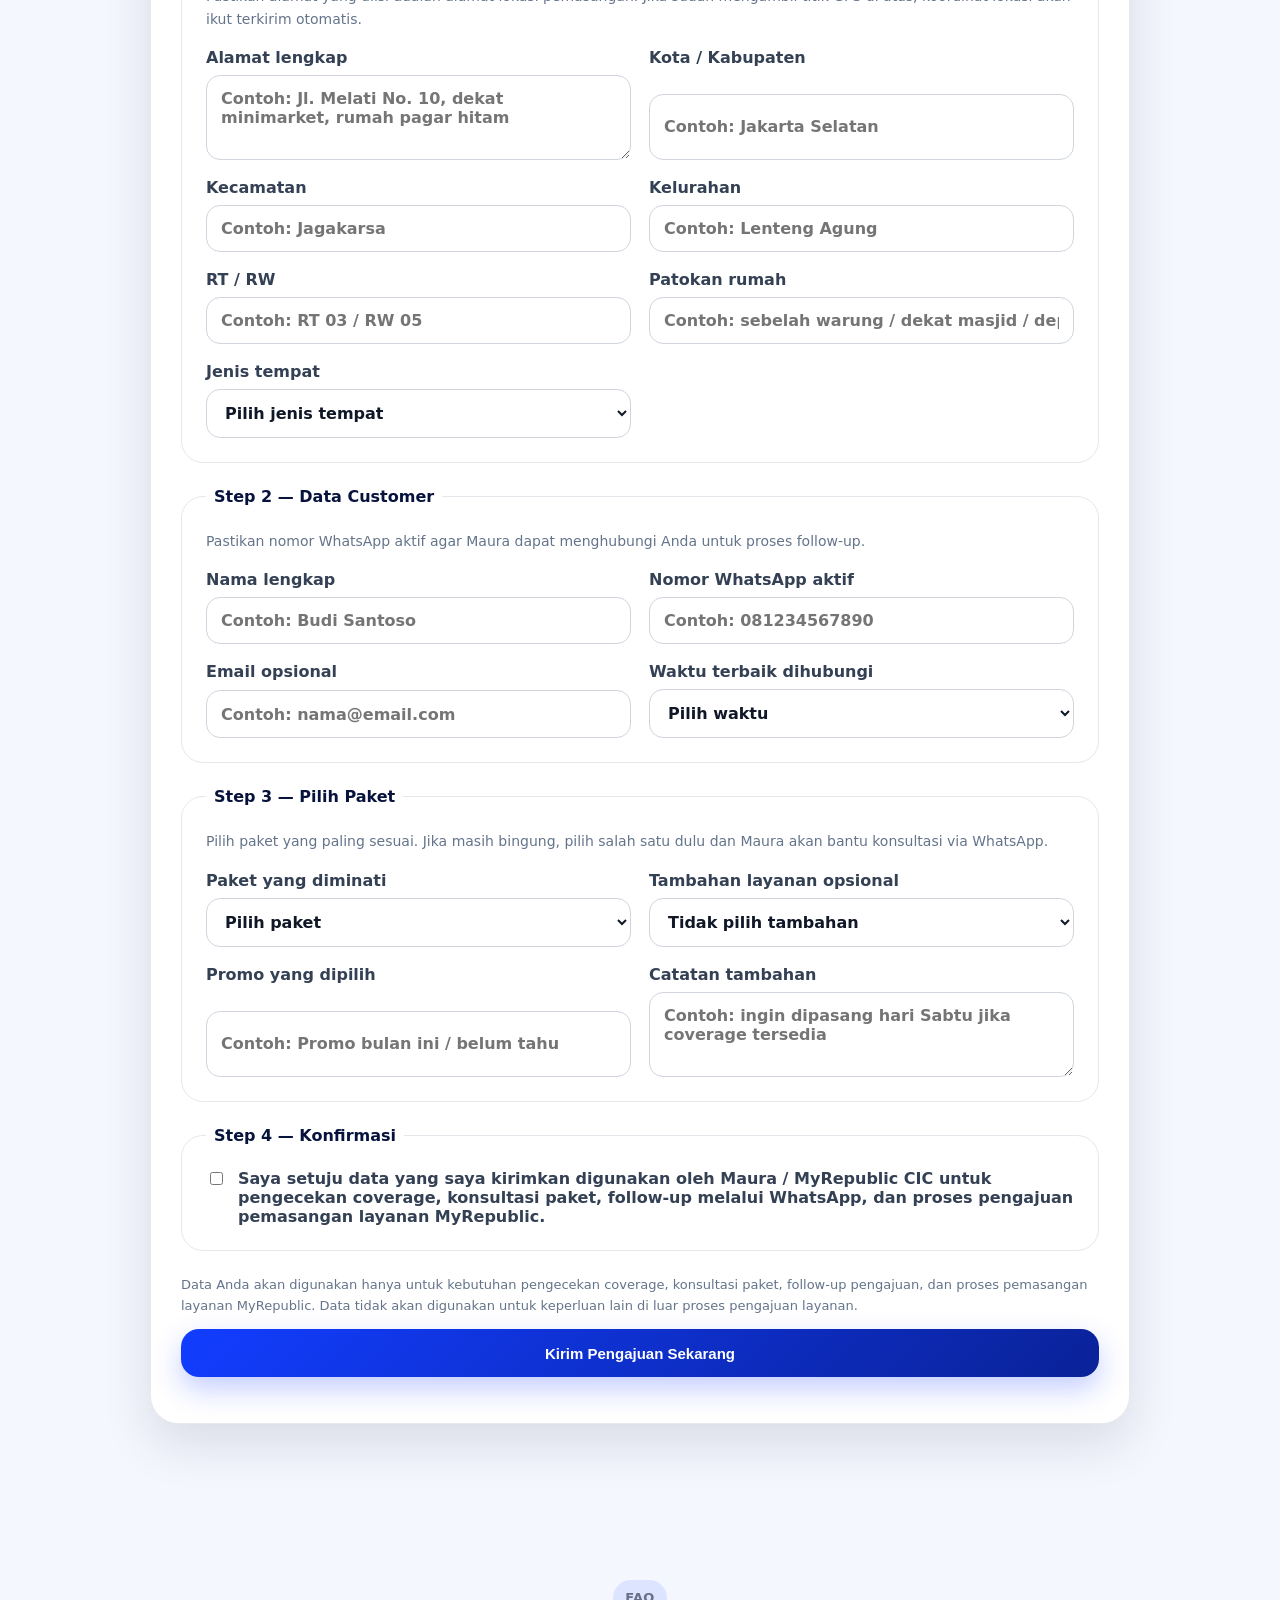
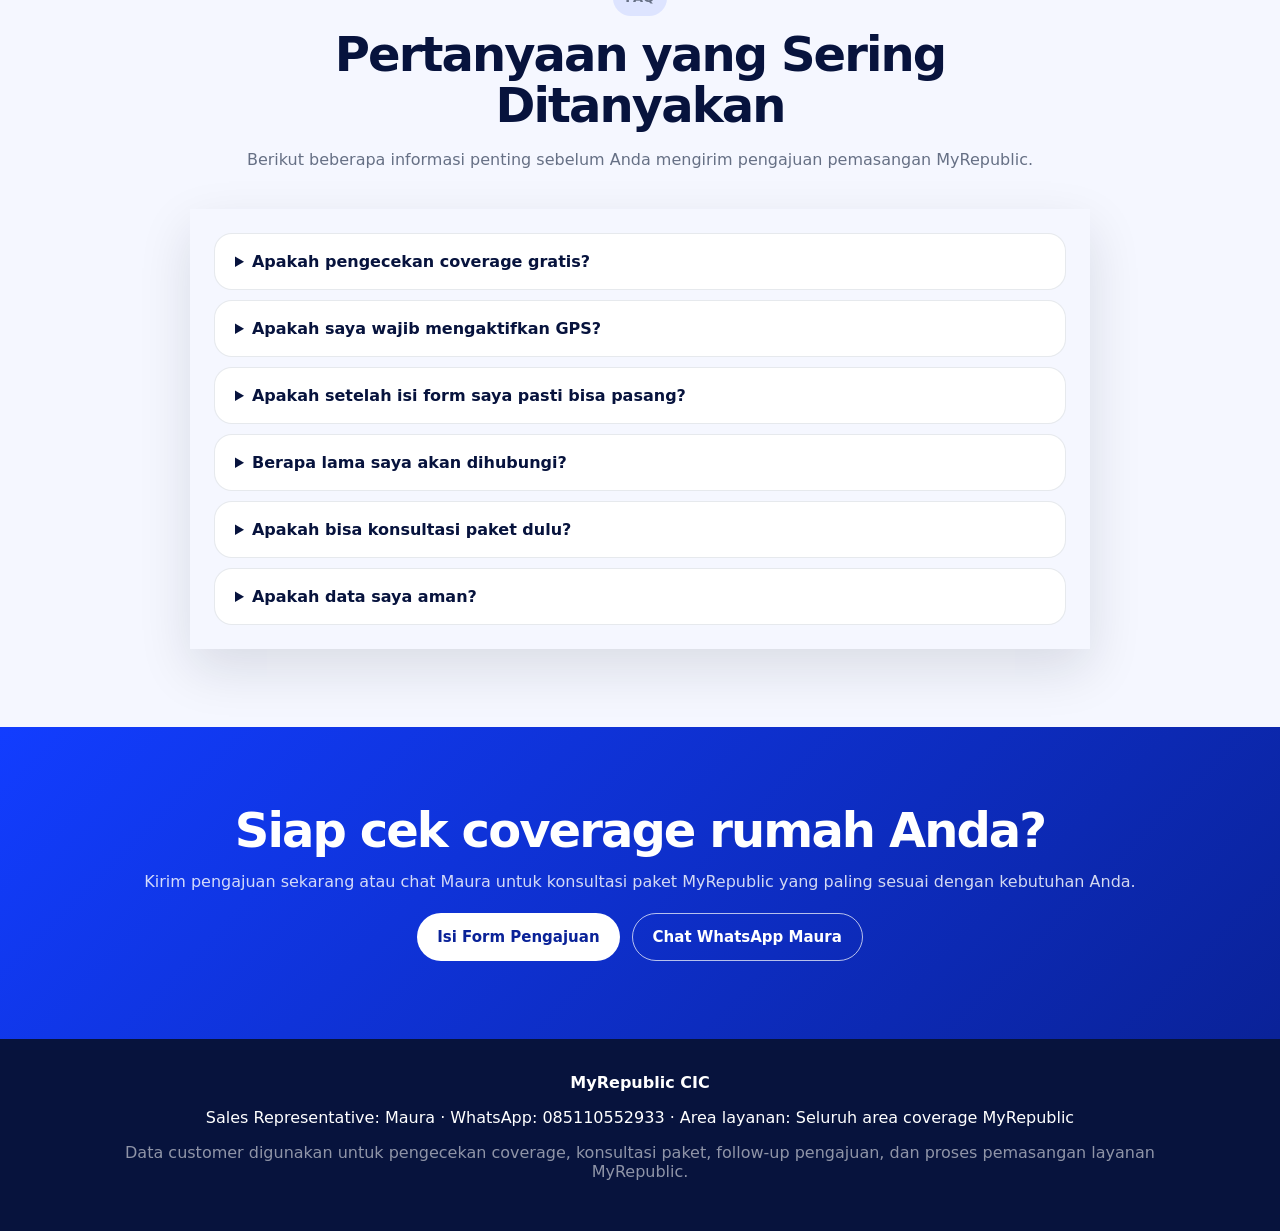
==== commit 6bb2e385: "Update Maura WhatsApp number" ====
--- a/index.html
+++ b/index.html
@@ -525,7 +525,7 @@
 
 <footer class="footer">
   <p><strong>MyRepublic CIC</strong></p>
-  <p>Sales Representative: Maura · WhatsApp: 081327424953 · Area layanan: Seluruh area coverage MyRepublic</p>
+  <p>Sales Representative: Maura · WhatsApp: 085110552933 · Area layanan: Seluruh area coverage MyRepublic</p>
   <p class="muted">
     Data customer digunakan untuk pengecekan coverage, konsultasi paket, follow-up pengajuan, dan proses pemasangan layanan MyRepublic.
   </p>
